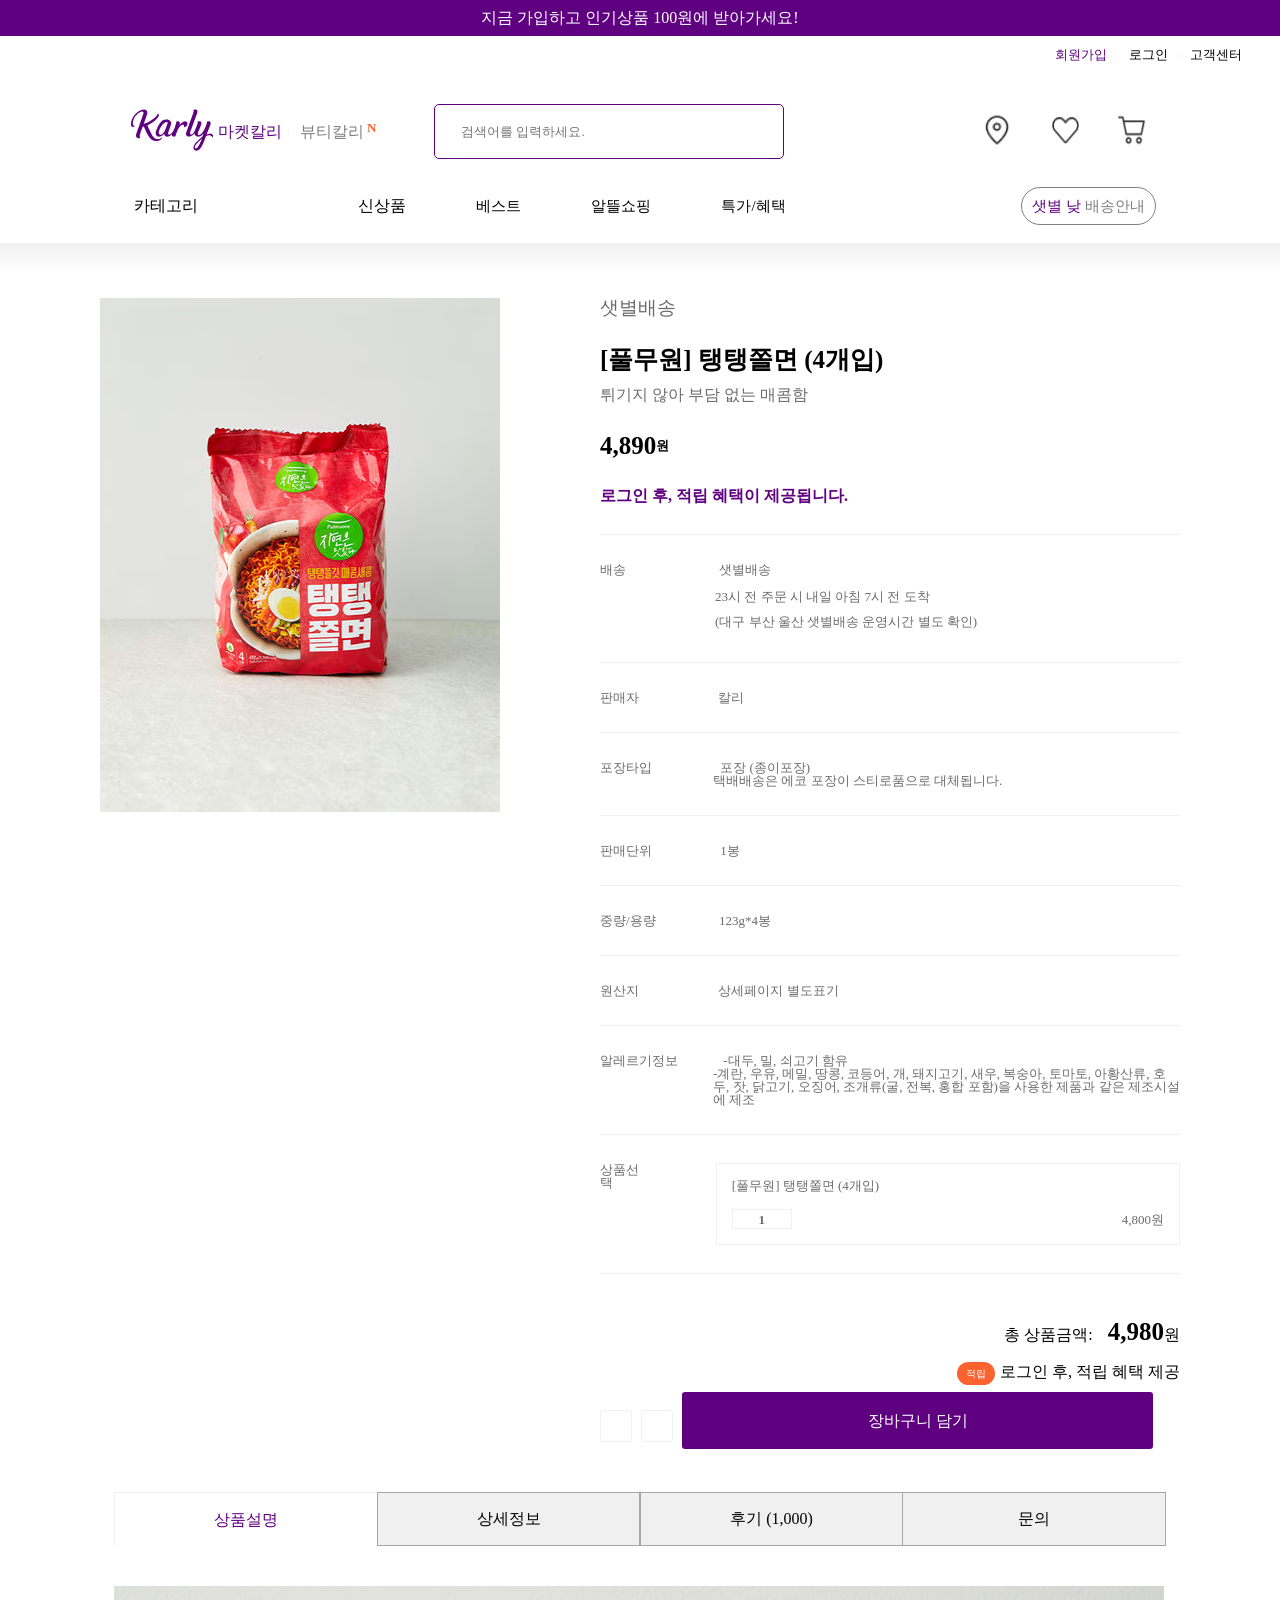
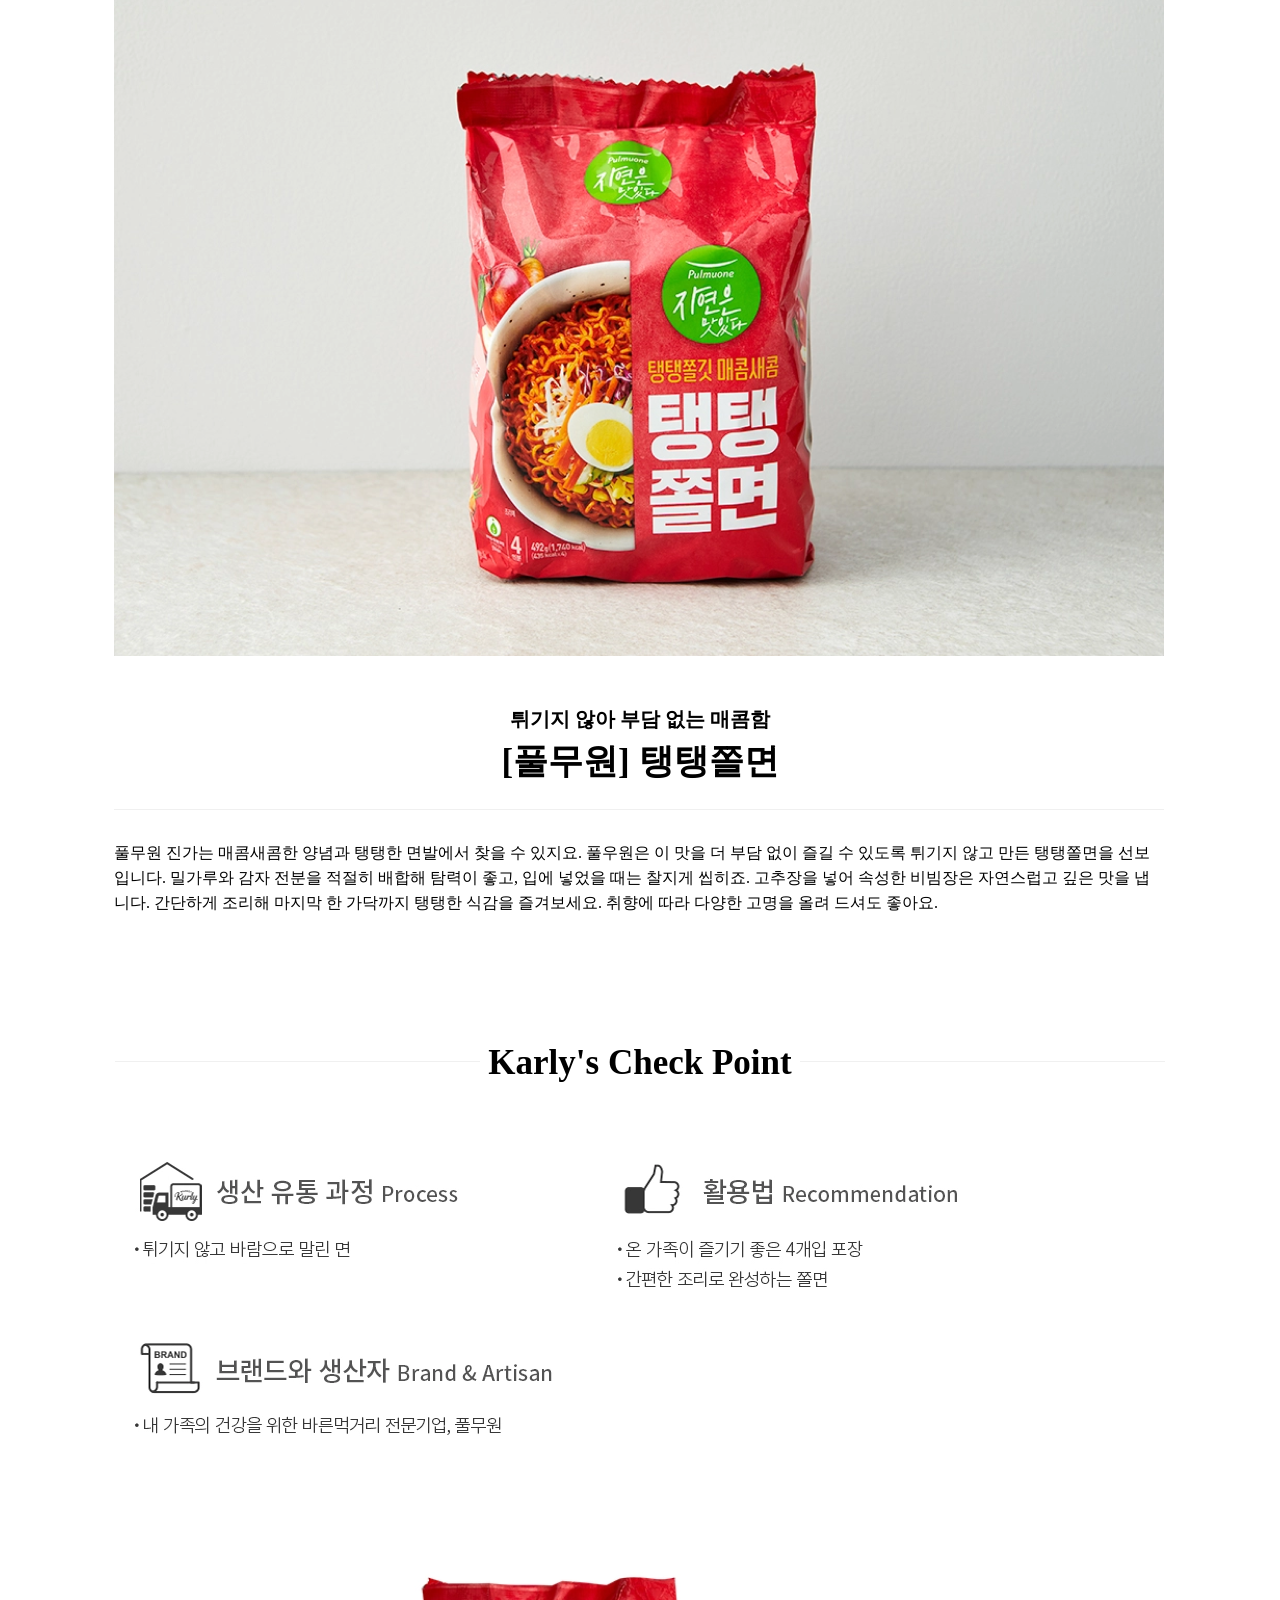
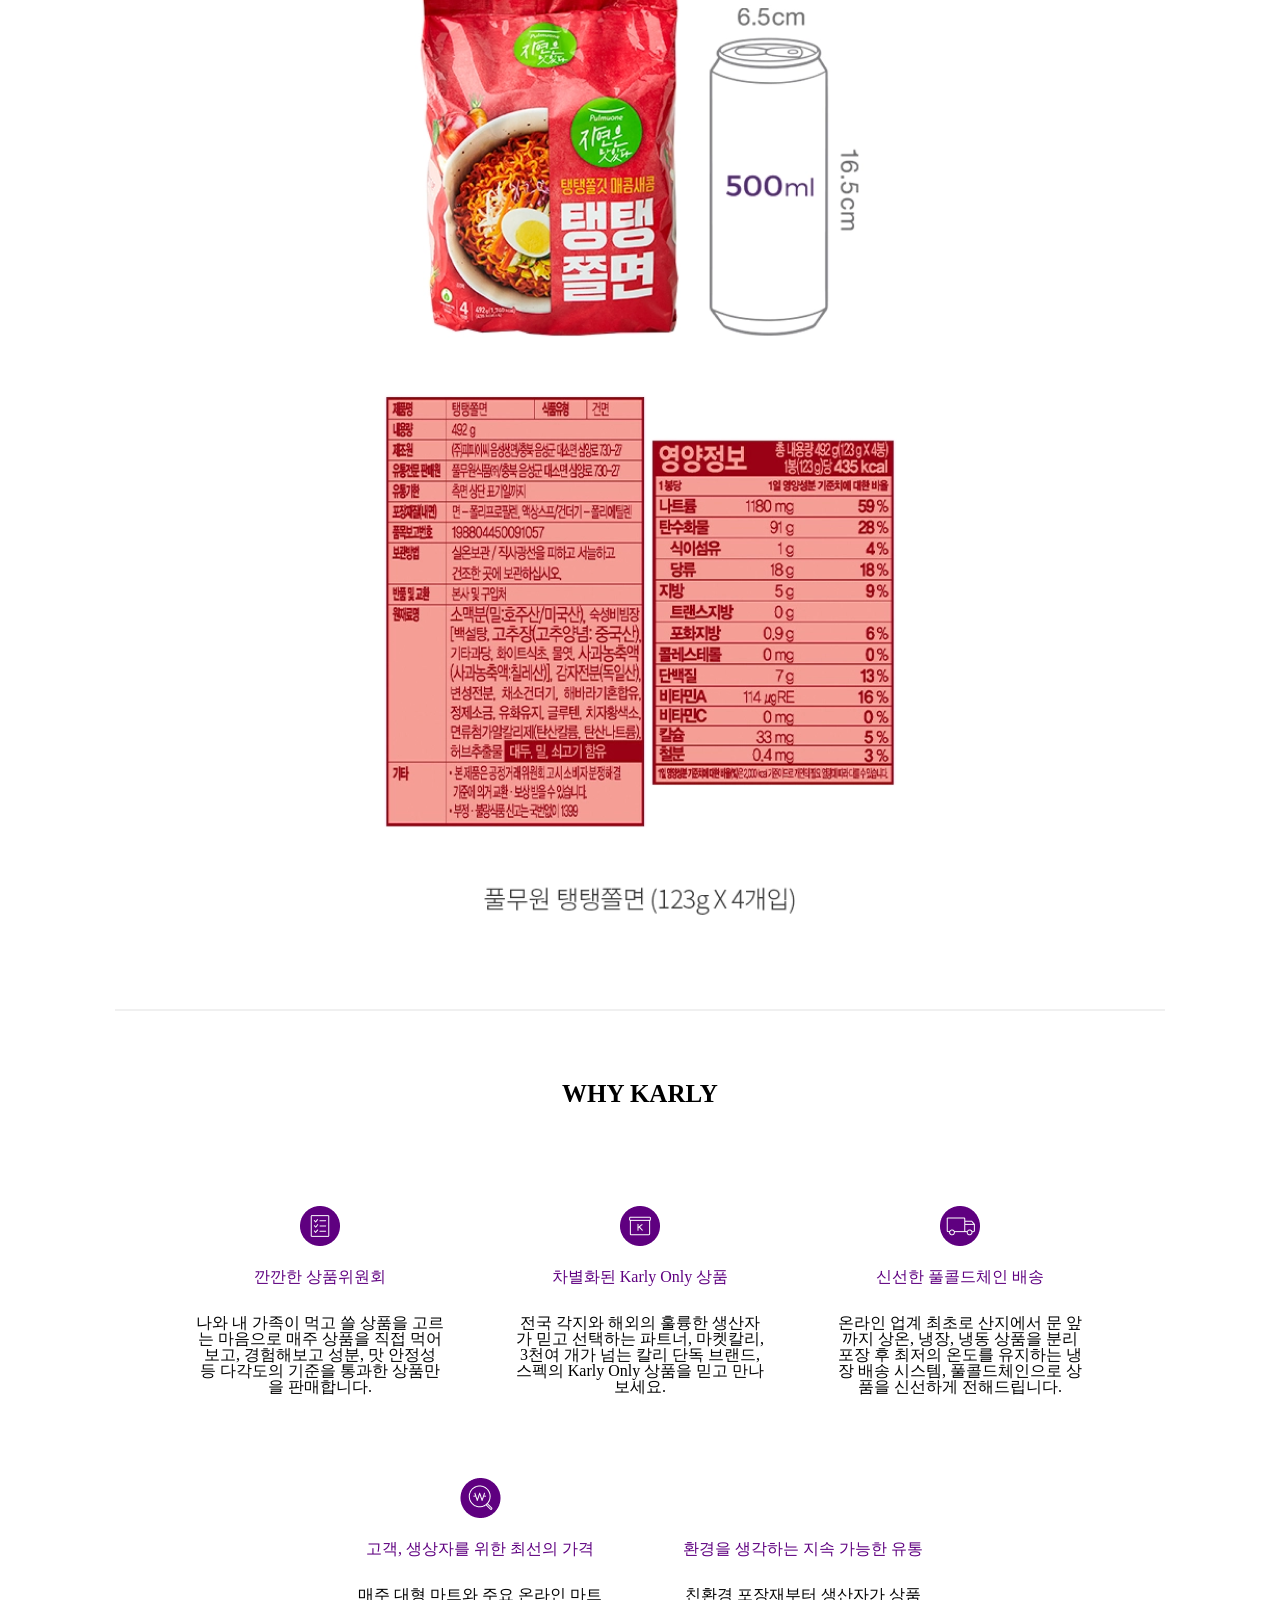
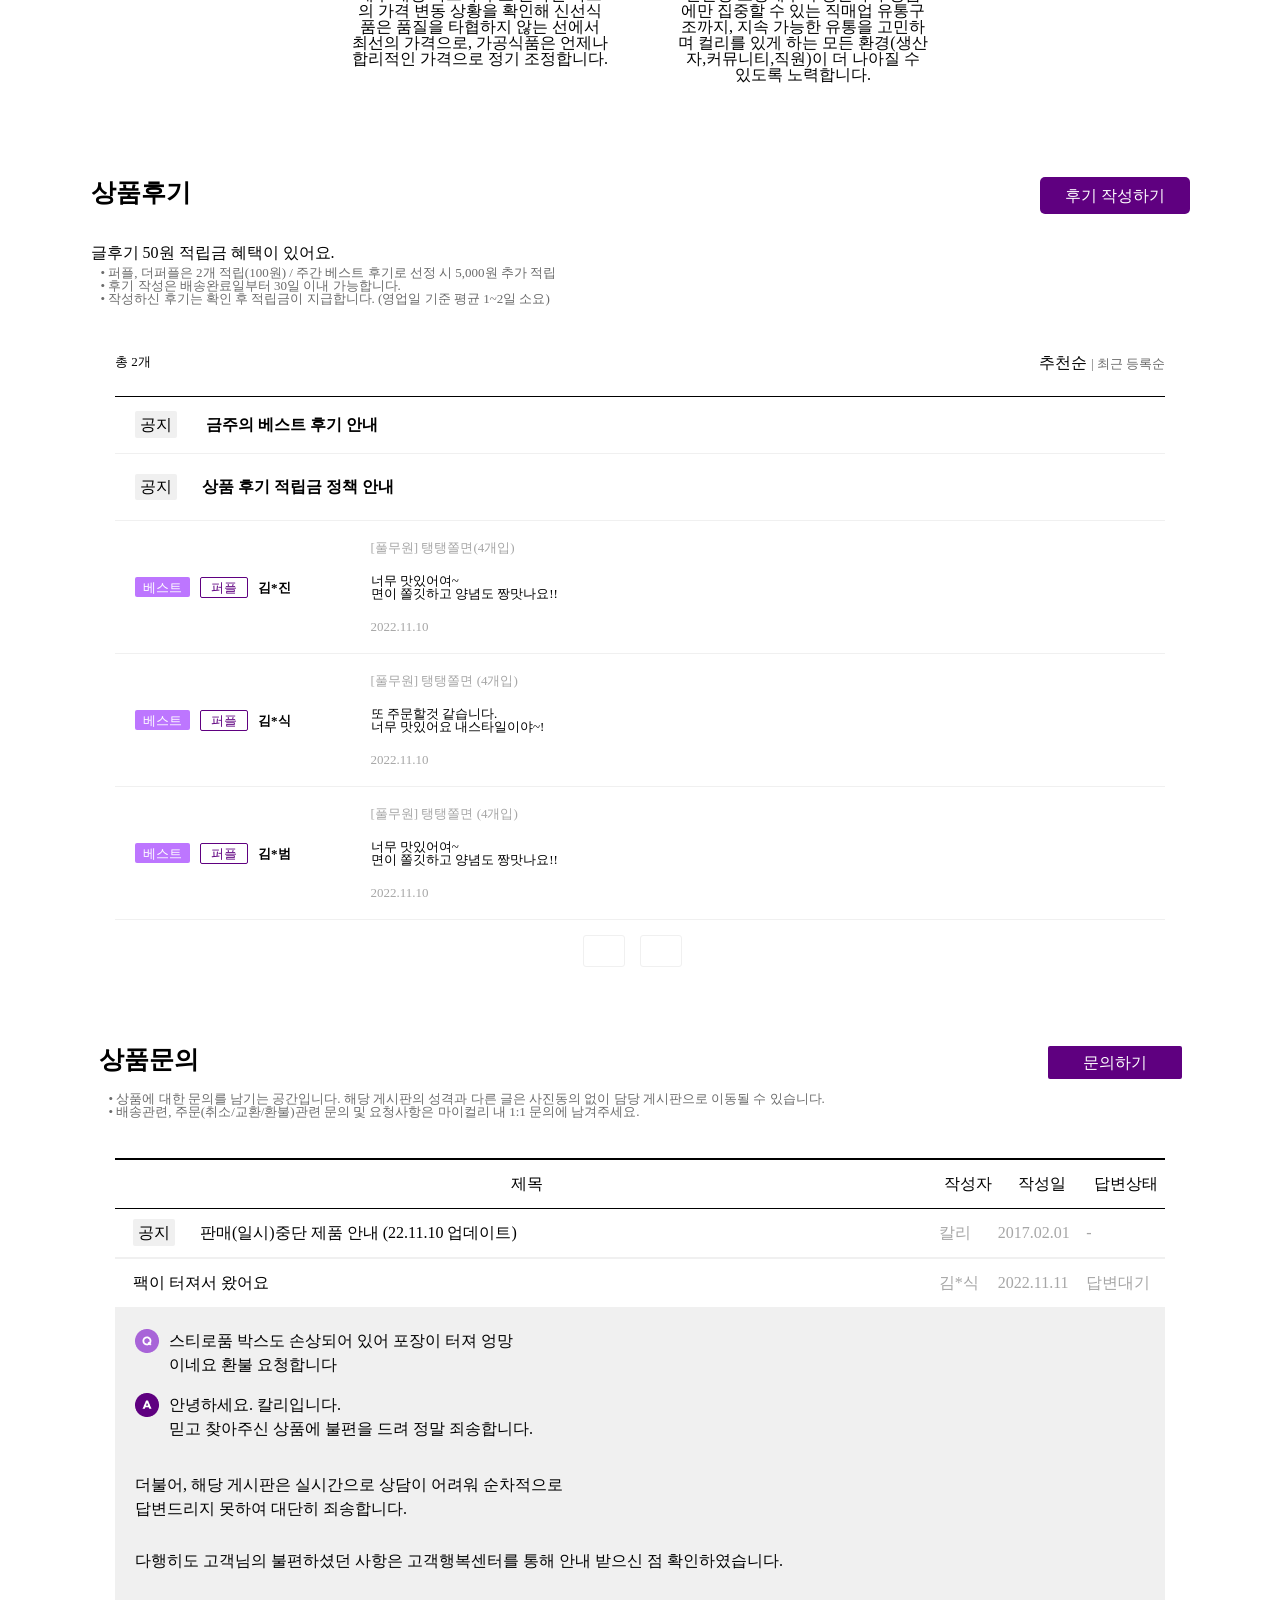
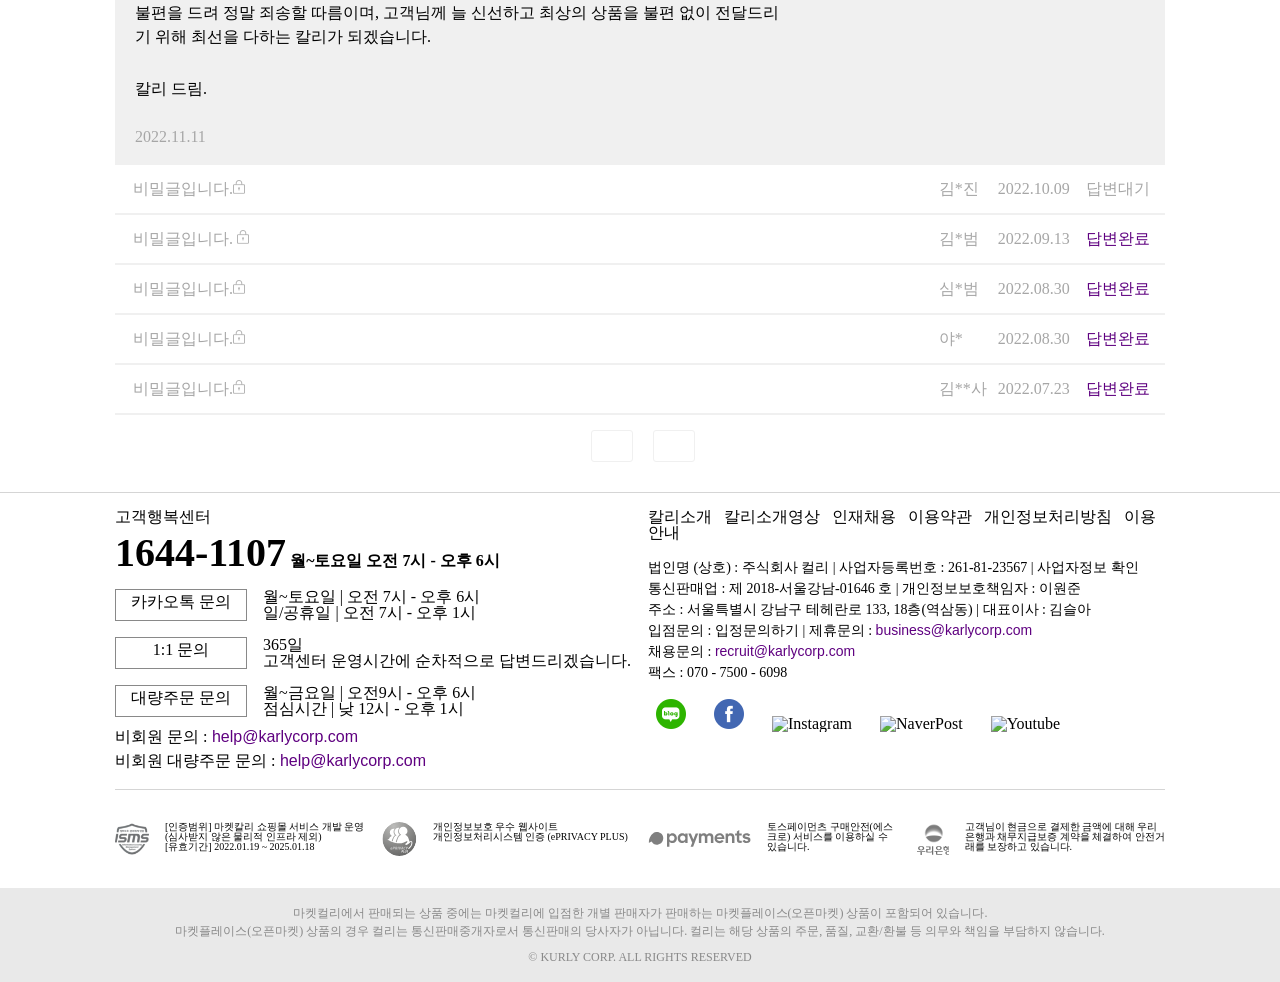
==== src/views/detail.html @ d04a4cea "html/css footer svg에서 png로 변경" ====
<!DOCTYPE html>
<html lang="ko">
  <head>
    <meta charset="UTF-8" />
    <meta http-equiv="X-UA-Compatible" content="IE=edge" />
    <meta name="viewport" content="width=device-width, initial-scale=1.0" />
    <link rel="stylesheet" href="../css/detail.css" />
    <link rel="stylesheet" href="../css/a11y.css" />
    <title>product_detail</title>
    <script
      defer
      src="https://use.fontawesome.com/releases/v6.4.0/js/all.js"
    ></script>
  </head>
  <body>
    <div class="bar">
      <span   
        >지금 가입하고 인기상품 <strong>100원</strong>에
        받아가세요!</span
      >
      <i class="close fa-thin fa-xmark-large"></i>
    </div>
    <header>
      <h1 class="sr-only"><img src="../images/logo.png" alt="칼리" /></h1>
      <ul class="header-guide">
        <li><a class="accent" href="./login.html">회원가입</a><div aria-label="hidden" class="line">|</div></li>
        
        <li><a href="./login_mini.html">로그인</a><div aria-label="hidden" class="line">|</div></li>
        
        <li>
          <button class="service-btn">
            고객센터<i class="dropdown-icon fa-solid fa-caret-down"></i>
          </button>
        </li>
      </ul>
      <div class="header-box">
        <a class="./index.html">
          <img class="header-logo" alt="마켓 컬리" src="../images/logo.png" />
        </a>
        <a class="market accent" href="./main.html">마켓칼리</a>
        <span class="line" aria-label="hidden">|</span>
        <a class="beauty" href="/">뷰티칼리<sup class="sup">N</sup></a>
        <form
          action="https://formspree.io/f/xeqwwbwk"
          method="POST"
          class="search-form"
        >
          
            <h2 class="sr-only">검색</h2>
            <div class="search-form__content">
              <div class="search-form__formInput">
                <label for="search" class="sr-only">검색어</label>
                <input
                  type="search"
                  id="search"
                  name="search"
                  required
                  class="search-form__input"
                  placeholder="검색어를 입력하세요."
                />
                <button type="submit" class="search-form__button">
                  <i class="fa-solid fa-magnifying-glass"></i>
                </button>
              </div>
            </div>
          
        </form>
        <ul class="header-icon">
          <li>
            <a href="/"><img alt="맵" src="../images/mark.png" /></a>
          </li>
          <li>
            <a href="/"><img alt="하트" src="../images/heart.png" /></a>
          </li>
          <li>
            <a href="/"><img alt="카트" src="../images/cart.png" /></a>
          </li>
        </ul>
      </div>
      <nav>
        <div class="dropdown header-menu__category">
          <i class="fa-solid fa-bars"></i><span>카테고리</span>
          <ul class="dropdown-content">
            <li>
              <a href="/" class="cartegory-btn"
                ><img alt="선물" src="../images/gift.png" /><span class="gift">선물하기</span></a
              >
            </li>
            <li>
              <a href="/" class="cartegory-btn"
                ><img alt="채소" src="../images/vegetable.png" /><span class="gift">채소</span></a
              >
            </li>
            <li>
              <a href="/" class="cartegory-btn"
                ><img
                  alt="전통주"
                  src="../images/traditional-liquor.png"
                /><span class="gift">전통주</span></a
              >
            </li>
            <li>
              <a href="/" class="cartegory-btn"
                ><img alt="와인" src="../images/wine.png" /><span class="gift">와인</span></a
              >
            </li>
            <li>
              <a href="/" class="cartegory-btn"
                ><img alt="건강식품" src="../images/health.png" /><span class="gift">건강식품</span></a
              >
            </li>
            <li>
              <a href="/" class="cartegory-btn"
                ><img
                  alt="주방용품"
                  src="../images/kitchen-utensils.png"
                /><span class="gift">주방용품</span></a
              >
            </li>
            <li>
              <a href="/" class="cartegory-btn"
                ><img
                  alt="가전용품"
                  src="../images/household-appliances.png"
                /><span class="gift">가전용품</span></a
              >
            </li>
            <li>
              <a href="/" class="cartegory-btn"
                ><img
                  alt="반려동물"
                  src="../images/companion-animal.png"
                /><span class="gift">반려동물</span></a
              >
            </li>
            <li>
              <a href="/" class="cartegory-btn"
                ><img
                  alt="간편식"
                  src="../images/convenience-food.png"
                /><span class="gift">간편식</span></a
              >
            </li>
            <li>
              <a href="/" class="cartegory-btn"
                ><img alt="여행" src="../images/travel.png" /><span class="gift">여행</span></a
              >
            </li>
          </ul>
        </div>
        <ul class="header-menu">
          <li><a href="/">신상품</a></li>
          <li><a href="./product_list.html">베스트</a></li>
          <li><a href="/">알뜰쇼핑</a></li>
          <li><a href="/">특가/혜택</a></li>
          <li>
            <a class="delivery" href="/"
              ><span class="accent">샛별 낮</span> 배송안내</a
            >
          </li>
        </ul>
      </nav>
    </header>
    <div class="shadow-line"></div>
    <div>
      <div class="introduction__div">
        <img
          class="jjolmyeno1"
          alt="jjolmyeno"
          src="../images/jjolmyeno1.png"
        />
        <div class="order">
          <p class="moring-delivery">샛별배송</p>
          <h2>[풀무원] 탱탱쫄면 (4개입)</h2>
          <p class="spicy">튀기지 않아 부담 없는 매콤함</p>
          <p>4,890<span>원</span></p>
          <p>로그인 후, 적립 혜택이 제공됩니다.</p>

          <div class="shipping">
            <span>배송</span>
            <span>샛별배송</span><br />
            <div class="morning-star">
              <span>23시 전 주문 시 내일 아침 7시 전 도착</span><br />
              <span>(대구 부산 울산 샛별배송 운영시간 별도 확인)</span>
            </div>
          </div>
          <div class="seller">
            <span>판매자</span>
            <span>칼리</span>
          </div>
          <div class="packaging">
            <span>포장타입</span>
            <span>포장 (종이포장)</span><br />
            <span class="packaging-guide"
              >택배배송은 에코 포장이 스티로품으로 대체됩니다.</span
            >
          </div>
          <div class="sale">
            <span>판매단위</span>
            <span>1봉</span>
          </div>
          <div class="weight">
            <span>중량/용량</span>
            <span>123g<sup>*</sup>4봉</span>
          </div>
          <div class="origin">
            <span>원산지</span>
            <span>상세페이지 별도표기</span><br />
          </div>
          <div class="allergy">
            <span>알레르기정보</span>
            <span>-대두, 밀, 쇠고기 함유</span><br />
            <div class="allergy-guide">
              <span
                >-계란, 우유, 메밀, 땅콩, 코등어, 개, 돼지고기, 새우, 복숭아,
                토마토, 아황산류, 호두, 잣, 닭고기, 오징어, 조개류(굴, 전복,
                홍합 포함)을 사용한 제품과 같은 제조시설에 제조</span
              >
            </div>
          </div>
          <div class="count">
            <span class="count-text">상품선택</span>
            <div class="count-box">
              <p>[풀무원] 탱탱쫄면 (4개입)</p>
              <div>
                <div class="count-one">
                  <i class="fa-solid fa-minus"></i><span>1</span
                  ><i class="fa-solid fa-plus"></i>
                </div>
                <span>4,800원</span>
              </div>
            </div>
          </div>
          <div class="all-price">
            <span>총 상품금액:<span>4,980</span>원</span>
            <p><span>적립</span>로그인 후, 적립 혜택 제공</p>
          </div>
          <div class="basket">
            <button><i class="fa-regular fa-heart fa-xl"></i></button>
            <button><i class="fa-regular fa-bell fa-xl"></i></button>
            <input id="basket-btn" type="checkbox" />
            <label for="basket-btn" class="basket-btn">장바구니 담기</label>
            <div class="balloon">
              <img alt="jjolmyeno-mini" src="../images/jjolmyeno1.png" />
              <div>
                <span>[풀무원] 탱탱쫄면 (4개입)</span><br />
                <span>장바구니에 상품을 담았습니다.</span>
              </div>
            </div>
          </div>
        </div>
      </div>
      <div class="board-content">
        <div class="board">
          <ul class="board-menu">
            <li>상품설명</li>
            <li>상세정보</li>
            <li>후기 (1,000)</li>
            <li>문의</li>
          </ul>
          <img alt="jjolmyeno" src="../images/jjolmyeno2.png" />
          <p class="board-phrases">튀기지 않아 부담 없는 매콤함</p>
          <p class="board-pulmuone">[풀무원] 탱탱쫄면</p>
          <div class="board-introduction">
            <p class="board-introduction__p">
              풀무원 진가는 매콤새콤한 양념과 탱탱한 면발에서 찾을 수 있지요.
              풀우원은 이 맛을 더 부담 없이 즐길 수 있도록 튀기지 않고 만든
              탱탱쫄면을 선보입니다. 밀가루와 감자 전분을 적절히 배합해 탐력이
              좋고, 입에 넣었을 때는 찰지게 씹히죠. 고추장을 넣어 속성한
              비빔장은 자연스럽고 깊은 맛을 냅니다. 간단하게 조리해 마지막 한
              가닥까지 탱탱한 식감을 즐겨보세요. 취향에 따라 다양한 고명을 올려
              드셔도 좋아요.
            </p>
          </div>
        </div>
        <div class="point-text">
          <div class="point-line"></div>
          <span>Karly's Check Point</span>
          <div class="point-line"></div>
        </div>
        <img
          class="board-point__img"
          alt="checkPoint"
          src="../images/check-point.png"
        />
        <img alt="jjolmyenoExplanation" src="../images/jjolmyeno3.png" />
        <div class="long-line"></div>
        <div class="why">
          <p class="why-text">WHY KARLY</p>
          <div class="why-firstline why-karly">
            <div>
              <img alt="Committee" src="../images/list.png" />
              <p class="why-firstline__subheading">깐깐한 상품위원회</p>
              <p>
                나와 내 가족이 먹고 쓸 상품을 고르는 마음으로 매주 상품을 직접
                먹어보고, 경험해보고 성분, 맛 안정성 등 다각도의 기준을 통과한
                상품만을 판매합니다.
              </p>
            </div>
            <div>
              <img alt="Differentiation" src="../images/box.png" />
              <p class="why-firstline__subheading">차별화된 Karly Only 상품</p>
              <p>
                전국 각지와 해외의 훌륭한 생산자가 믿고 선택하는 파트너,
                마켓칼리, 3천여 개가 넘는 칼리 단독 브랜드, 스펙의 Karly Only
                상품을 믿고 만나보세요.
              </p>
            </div>
            <div>
              <img alt="delivery" src="../images/truck.png" />
              <p class="why-firstline__subheading">신선한 풀콜드체인 배송</p>
              <p>
                온라인 업계 최초로 산지에서 문 앞까지 상온, 냉장, 냉동 상품을
                분리 포장 후 최저의 온도를 유지하는 냉장 배송 시스템,
                풀콜드체인으로 상품을 신선하게 전해드립니다.
              </p>
            </div>
          </div>
          <div class="why-introduction why-secondline">
            <div>
              <img alt="price" src="../images/glasses.png" />
              <p class="why-firstline__subheading">
                고객, 생상자를 위한 최선의 가격
              </p>
              <p>
                매주 대형 마트와 주요 온라인 마트의 가격 변동 상황을 확인해
                신선식품은 품질을 타협하지 않는 선에서 최선의 가격으로,
                가공식품은 언제나 합리적인 가격으로 정기 조정합니다.
              </p>
            </div>
            <div>
              <p class="why-firstline__subheading">
                환경을 생각하는 지속 가능한 유통
              </p>
              <p>
                친환경 포장재부터 생산자가 상품에만 집중할 수 있는 직매업
                유통구조까지, 지속 가능한 유통을 고민하며 컬리를 있게 하는 모든
                환경(생산자,커뮤니티,직원)이 더 나아질 수 있도록 노력합니다.
              </p>
            </div>
          </div>
          <div class="review">
            <div class="review-write">
                <span class="review-write-text">상품후기</span>
                <input id="review-btn" type="checkbox" />
                <label for="review-btn" class="review-btn">후기 작성하기</label>
              <form class="popup-form">
                <h2>후기 작성</h2>
                <div class="popup-form-information">
                  <img alt="jjolmyeno-mini" src="../images/jjolmyeno1.png" />
                  <span>[풀무원] 탱탱쫄면 (4개입)</span>
                </div>
                <div class="popup-form-input">
                  <div class="popup-title-box">
                    <label for="title-review__label">제목</label>
                    <textarea id="title-review__label" class="popup-title-box__input" placeholder="제목을 입력해 주세요"></textarea>
                  </div>
                  <div class="popup-detail-box">
                    <label for="detail-review__label">내용</label>
                    <textarea id="detail-review__label" class="popup-detail-box__input" placeholder="컬리는 믿을 수 있는 후기문화를 함께 만들어가고자 합니다. 식품 등의 표시광고에 대한 법률을 준수하고자 다음과 같은 부당한 상품평에 대해서는 별도 고지 없이 임시 대처, 비공개 전환, 삭제, 적립금 회수 등의 필요한 조치가 취해 질 수 있습니다. &#10;&#10;후기 작성 시 유의사항&#10;&#10;• 개인의 주관적인 의견으로 인해 상품의 기능 및 효과에 대하여 오해의 소지가 있는 내용 &#10;• 식품/건강기능식품과 관련하여 질병의 예방 및 치료, 체중감량(다이어트)에 효능효과가 있다는 내용&#10;• 일반 화장품을 기능성화장품의 효능효과가 있다는 내용을 통한 오인 표현&#10;• 의약외품을 의약품으로 오인하게 하는 표현&#10;• 생활화학제품을 본래 용도와 다르게 사용하는 내용 및 효능효과를 과장하는 내용"></textarea>
                  </div>
                </div>
                <div class="form-btn__div">
                  <button class="form-btn-cancellation">취소</button>
                  <button class="form-btn-registration">등록</button>
                </div>
              </form>
            </div>
            <div class="accumulate">
              <h3>글후기 50원 적립금 혜택이 있어요.</h3>
              <div class="accumulate__p">
                <p>
                  • 퍼플, 더퍼플은 2개 적립(100원) / 주간 베스트 후기로 선정 시
                  5,000원 추가 적립
                </p>
                <p>• 후기 작성은 배송완료일부터 30일 이내 가능합니다.</p>
                <p>
                  • 작성하신 후기는 확인 후 적립금이 지급합니다. (영업일 기준
                  평균 1~2일 소요)
                </p>
              </div>
            </div>
          </div>
        </div>
        <div class="suggestion">
          <div class="suggestion-quantity">
            <span>총 2개</span>
            <span>추천순 <span>| 최근 등록순</span></span>
          </div>
          <div class="notification-box">
            <span class="notification">공지</span>
            <input id="notification-btn" type="checkbox" />
                <label for="notification-btn" class="emphasis">
                  금주의 베스트 후기 안내
                </label>
            <ul class="emphasis-best">
              <li>[ 금주의 Best 후기 및 상품 후기 적립금 정책 변경 안내 ]</li>
              <li>고객님 안녕하세요. 컬리 입니다. 적립금 지급 정책을 안내드리니 컬리 이용에 참고 부탁드립니다.</li>
              <li>■ 적립금 지급 정책 ■</li>
              <li>1. 일반 후기 - 글 후기 50원/건</li>
              <li>-사진 후기 100원/건</li>
              <li>*퍼플/더퍼플 러버스 고객님께는 더블 후기 적립금이 지급됩니다.</li>
              <li>*지급에 영업일 기준 1~2일 소요됩니다.</li>
              <li>→ 금~일 작성 시, 월요일 지급</li>
              <li>2. 베스트 후기</li>
              <li>1&#41; 선정 건 수 : 일주일 최대 100건</li>
              <li>2&#41; 혜택 : 선정 시 적립금 5,000원</li>
              <li>3&#41; 지급 일시 : 매주 수요일(지급일이 공휴일의 경우 전 영업일)</li>
              <li>*당첨 ID 및 그 주의 Best 후기는 후기 게시판에서 확인하실 수 있습니다.</li>
              <li>3. 상품 후기 게시판(Product review) 적립금 지급 유의 사항</li>
              <li>컬리는 믿을 수 있는 후기문화를 함께 만들어가고자 합니다. 따라서 후기 내용이 아래에 해당하는 경우에는 검토 후 삭제 및 적립금 회수 조치될 수 있습니다.</li>
              <li>1. 욕설, 폭력성, 음란성, 상업성 등 업체나 타인에게 불쾌한 내용을 작성한 경우</li>
              <li>2. 구매한 상품과 무관한 내용이나 동일 문자/단순 초성의 반복 등 부적합한 내용을 작성한 경우</li>
              <li>3. 상품의 기능이나 효과 등에 오해의 소지가 있는 내용을 작성한 경우</li>
              <li>4. 저작권, 초상권 등 타인의 권리를 침해하는 이미지, 동영상을 사용한 경우</li>
              <li>5. 구매한 상품이 아닌 캡쳐 사진, 포장 박스 사진 등 상품과 관련 없는 이미지, 동영상을 사용한 경우</li>
              <li>또한, 비정상적인 방법을 통해 후기를 작성하고 적립금을 취득한 경우 작성자에 법적 책임의 소지가 있음을 알려드립니다.</li>
            </ul>
          </div>
          <p class="review-box">
            <span class="notification">공지</span>
            <span class="emphasis">상품 후기 적립금 정책 안내</span>
          </p>
          <div class="review-box review-board">
            <span
              ><span class="review-best">베스트</span
              ><span class="review-purple">퍼플</span
              ><span class="review-name">김*진</span></span
            >
            <div class="review-text">
              <span class="review-four">[풀무원] 탱탱쫄면(4개입)</span>
              <p>너무 맛있어여~</p>
              <p>면이 쫄깃하고 양념도 짱맛나요!!</p>
              <p class="review-date">2022.11.10</p>
            </div>
          </div>
          <div class="review-box review-board">
            <span
              ><span class="review-best">베스트</span
              ><span class="review-purple">퍼플</span
              ><span class="review-name">김*식</span></span
            >
            <div class="review-text">
              <span class="review-four">[풀무원] 탱탱쫄면 (4개입)</span>
              <p>또 주문할것 같습니다.</p>
              <p>너무 맛있어요 내스타일이야~!</p>
              <p class="review-date">2022.11.10</p>
            </div>
          </div>
          <div class="review-box review-board">
            <span
              ><span class="review-best">베스트</span
              ><span class="review-purple">퍼플</span
              ><span class="review-name">김*범</span></span
            >
            <div class="review-text">
              <span class="review-four">[풀무원] 탱탱쫄면 (4개입)</span>
              <p>너무 맛있어여~</p>
              <p>면이 쫄깃하고 양념도 짱맛나요!!</p>
              <p class="review-date">2022.11.10</p>
            </div>
          </div>
          <div class="review-move">
            <button><i class="fa-solid fa-chevron-left"></i></button>
            <button><i class="fa-solid fa-chevron-right"></i></button>
          </div>
        </div>
        <div class="inquiry">
            <span class="inquiry-text">상품문의</span>
            <input id="inquiry-btn" type="checkbox" />
            <label for="inquiry-btn" class="inquiry-btn">문의하기</label>
            <form class="inquiry-popup-form">
              <h2>상품 문의하기</h2>
              <div class="popup-form-information">
                <img alt="jjolmyeno-mini" src="../images/jjolmyeno1.png" />
                <span>[풀무원] 탱탱쫄면 (4개입)</span>
              </div>
              <div class="popup-form-input">
                <div class="popup-title-box">
                  <label for="title-inquiry__label">제목</label>
                  <textarea id="title-inquiry__label" class="popup-title-box__input" placeholder="제목을 입력해 주세요"></textarea>
                </div>
                <div class="popup-detail-box">
                  <label for="detail-inquiry__label">내용</label>
                  <textarea id="detail-inquiry__label" class="popup-detail-box__input" placeholder="상품문의 작성 전 확인해 주세요&#10;• 답변은 영업일 기준 2~3일 소요됩니다.&#10;• 해당 게시판의 성격과 다른 글은 사전동의 없이 담당 게시판으로 이동될 수 있습니다.&#10;• 배송관련, 주문(취소/교환/환불)관련 문의 및 요청사항은 마이칼리 내 1:1 문의에 남겨주세요.&#10;&#10;제품&#10;• 입고일 : 품절 상품 입고 일이 확정된 경우, 섬네일에 기재되어 있습니다.(종 모양을 클릭하여, 재입고 알림 설정 가능)&#10;• 제품 상세정보 : 영양성분 및 함량, 용량, 보관 및 취급 방법 등 제품 정보는 상세이미지 또는 상세정보에서 확인 가능합니다."></textarea>
                </div>
              </div>
              <div class="form-btn__div">
                <button class="form-btn-cancellation">취소</button>
                <button class="form-btn-registration">등록</button>
              </div>
          </form>
          <div class="inquiry__p">
            <p>
              • 상품에 대한 문의를 남기는 공간입니다. 해당 게시판의 성격과 다른
              글은 사진동의 없이 담당 게시판으로 이동될 수 있습니다.
            </p>
            <p>
              • 배송관련, 주문(취소/교환/환불)관련 문의 및 요청사항은 마이컬리
              내 1:1 문의에 남겨주세요.
            </p>
          </div>
        </div>
        <div class="inquiry__div">
          <table class="inquiry-table">
            <th>제목</th>
            <th>작성자</th>
            <th>작성일</th>
            <th>답변상태</th>
              <tr class="inquiry-tr">
                <td>
                  <div class="inquiry-notification-box">  
                    <span class="notification">공지</span>판매(일시)중단 제품 안내
                    (22.11.10 업데이트)
                  </div>
                </td>
                <td class="inquiry-grey">칼리</td>
                <td class="inquiry-grey">2017.02.01</td>
                <td class="inquiry-grey">-</td>
              </tr>
              <tr class="inquiry-tr">
                  <td>
                    <div class="inquiry-pack-box">
                      팩이 터져서 왔어요
                    </div>
                  </td>
                  <td class="inquiry-grey">김*식</td>
                  <td class="inquiry-grey">2022.11.11</td>
                  <td class="inquiry-grey">답변대기</td>    
              </tr>
              <tr class="answer">
                <td>
                  <div class="answer-qa">
                    <div class="answer-question-box">
                      <img class="answer__img" alt="Q" src="../images/q.png" />
                      <span class="answer-question">
                        스티로품 박스도 손상되어 있어 포장이 터져 엉망이네요
                        환불 요청합니다
                      </span>
                    </div>

                    <br />
                    <div class="answer-greeting-box">
                      <img class="answer__img" alt="A" src="../images/a.png" />
                      <span class="answer-greeting"
                        >안녕하세요. 칼리입니다.<br />
                        믿고 찾아주신 상품에 불편을 드려 정말 죄송합니다.</span
                      >
                    </div>
                    <br />
                    <br />
                    <div class="answer-sorry-box">
                      <span class="answer-sorry">
                        더불어, 해당 게시판은 실시간으로 상담이 어려워
                        순차적으로 답변드리지 못하여 대단히 죄송합니다.
                      </span>
                    </div>
                    <br /><br />
                    <div class="answer-matters-box">
                      <span class="answer-matters"
                        >다행히도 고객님의 불편하셨던 사항은 고객행복센터를 통해
                        안내 받으신 점 확인하였습니다.</span
                      >
                    </div>
                    <br />
                    <br />
                    <div class="answer-inconvenience-box">
                      <span class="answer-inconvenience">
                        불편을 드려 정말 죄송할 따름이며, 고객님께 늘 신선하고
                        최상의 상품을 불편 없이 전달드리기 위해 최선을 다하는
                        칼리가 되겠습니다.
                      </span>
                    </div>
                    <br /><br />
                    <div class="answer-give-box">
                      <span>칼리 드림.</span>
                    </div>
                    <br /><br />
                    <div class="answer-date-box">
                      <span class="inquiry-grey">2022.11.11</span>
                    </div>
                  </div>
                </td>
              </tr>
              <tr class="inquiry-tr">
                <td class="inquiry-grey">
                  <div class="inquiry-secret-box">
                    비밀글입니다.<img alt="lock" src="../images/lock.png" />
                  </div>
                </td>
                <td class="inquiry-grey">김*진</td>
                <td class="inquiry-grey">2022.10.09</td>
                <td class="inquiry-grey">답변대기</td>
              </tr>
              <tr class="inquiry-tr">
                <td class="inquiry-grey">
                  <div class="inquiry-secret-box">
                  비밀글입니다.
                  <img alt="lock" src="../images/lock.png" />
                  </div>
                </td>
                <td class="inquiry-grey">김*범</td>
                <td class="inquiry-grey">2022.09.13</td>
                <td class="inquiry-purple">답변완료</td>
              </tr>
              <tr class="inquiry-tr">
                <td class="inquiry-grey">
                  <div class="inquiry-secret-box">
                    비밀글입니다.<img alt="lock" src="../images/lock.png" />
                  </div>
                </td>
                <td class="inquiry-grey">심*범</td>
                <td class="inquiry-grey">2022.08.30</td>
                <td class="inquiry-purple">답변완료</td>
              </tr>
              <tr class="inquiry-tr">
                <td class="inquiry-grey">
                  <div class="inquiry-secret-box">
                    비밀글입니다.<img alt="lock" src="../images/lock.png" />
                  </div>
                </td>
                <td class="inquiry-grey">야*</td>
                <td class="inquiry-grey">2022.08.30</td>
                <td class="inquiry-purple">답변완료</td>
              </tr>
              <tr class="inquiry-tr inquiry-end">
                <td class="inquiry-grey">
                  <div class="inquiry-secret-box">
                    비밀글입니다.<img alt="lock" src="../images/lock.png" />
                  </div>
                </td>
                <td class="inquiry-grey">김**사</td>
                <td class="inquiry-grey">2022.07.23</td>
                <td class="inquiry-purple">답변완료</td>
              </tr>
            </div>
          </table>
        </div>
        <div class="inquiry-move">
          <button><i class="fa-solid fa-chevron-left"></i></button>
          <button><i class="fa-solid fa-chevron-right"></i></button>
        </div>
    </div>
    <footer>
      <h1 class="a11yHidden"></h1>
      <section class="footer__top">
        <div class="footer__contact">
          <h4>고객행복센터</h4>
          <!-- dt dd 추가 -->
          <dl class="customerService">
            <dt class="contact__number"><a href="tel:1644-1107">1644-1107</a></dt>
            <dd class="contact__hour">월~토요일 오전 7시 - 오후 6시</dd>
          </dl>
          <dl>
            <dt class="contact">카카오톡 문의</dt>
            <dd> 월~토요일 <span aria-hidden="true">|</span> 오전 7시 - 오후 6시 <br />일/공휴일 <span aria-hidden="true">|</span> 오전 7시
              - 오후 1시</dd>
          </dl>
          <dl>
            <dt class="contact">1:1 문의</dt>
            <dd>365일<br />고객센터 운영시간에 순차적으로 답변드리겠습니다.
            </dd>
          </dl>
          <dl>
            <dt class="contact">대량주문 문의</dt>
            <dd>월~금요일 <span aria-hidden="true">|</span> 오전9시 - 오후 6시<br />점심시간 <span aria-hidden="true">|</span> 낮 12시 -
              오후 1시
            </dd>
          </dl>
          <div class="contact__order">
            <div>
              비회원 문의 :<a class="accent" href="mailto:help@karlycorp.com"> help@karlycorp.com</a>
            </div>
            <div>
              비회원 대량주문 문의 :<a class="accent" href="help@karlycorp.com"> help@karlycorp.com</a>
            </div>
          </div>
        </div>
        <div class="footer__info">
          <ul>
            <!-- ul li 추가 -->
            <li><a href="/">칼리소개</a></li>
            <li><a href="/">칼리소개영상</a></li>
            <li><a href="/">인재채용</a></li>
            <li><a href="/">이용약관</a></li>
            <li><a href="/">개인정보처리방침</a></li>
            <li><a href="/">이용안내</a></li>
          </ul>
          <address>
            <div>법인명 (상호) : 주식회사 컬리 <span aria-hidden="true">|</span> 사업자등록번호 : 261-81-23567 <span
                aria-hidden="true">|</span> 사업자정보 확인</div>
            <div>통신판매업 : 제 2018-서울강남-01646 호 <span aria-hidden="true">|</span> 개인정보보호책임자 : 이원준</div>
            <div>주소 : 서울특별시 강남구 테헤란로 133, 18층(역삼동) <span aria-hidden="true">|</span> 대표이사 : 김슬아</div>
            <div>입점문의 : 입정문의하기 <span aria-hidden="true">|</span> 제휴문의 : <a class="accent"
                href="mailto:business@karlycorp.com">business@karlycorp.com</a></div>
            <div>채용문의 : <a class="accent" href="mailto:recruit@karlycorp.com">recruit@karlycorp.com</a></div>
            <div>팩스 : 070 - 7500 - 6098</div>
          </address>
          <ul class="sns">
            <!-- ul li 추가 -->
            <li>
              <a href="/">
                <img src="../images/Blog.png" alt="Blog" />
              </a>
            </li>
            <li>
              <a href="/">
                <img src="../images/FaceBook.png" alt="FaceBook" />
              </a>
            </li>
            <li>
              <a href="/">
                <img src="../images/icon/Instagram.svg" alt="Instagram" />
              </a>
            </li>
            <li>
              <a href="/">
                <img src="../images/icon/NaverPost.svg" alt="NaverPost" />
              </a>
            </li>
            <li>
              <a href="/">
                <img src="../images/icon/Youtube.svg" alt="Youtube" />
              </a>
            </li>
          </ul>
        </div>
    
        <div class="footer__client">
          <div>
            <img src="../images/logo_isms.svg" alt="logo_isms" />
            <span>
              [인증범위] 마켓칼리 쇼핑몰 서비스 개발 운영<br />(심사받지 않은 물리적 인프라 제외)<br />[유효기간] 2022.01.19 ~ 2025.01.18
            </span>
          </div>
          <div>
            <img src="../images/logo_privacy.svg" alt="logo_privacy" />
            <span>
              개인정보보호 우수 웹사이트<br />개인정보처리시스템 인증 (ePRIVACY PLUS)
            </span>
          </div>
          <div>
            <img src="../images/logo_tosspayments.svg" alt="logo_tosspayments" />
            <span>
              토스페이먼츠 구매안전(에스크로) 서비스를 이용하실 수 있습니다.
            </span>
          </div>
          <div>
            <img src="../images/logo_wooriBank.svg" alt="logo_wooriBank" />
            <span>
              고객님이 현금으로 결제한 금액에 대해 우리은행과 채무지급보증 계약을 체결하여 안전거래를 보장하고 있습니다.
            </span>
          </div>
        </div>
      </section>
      <section class="footer__bottom">
        <small>마켓컬리에서 판매되는 상품 중에는 마켓컬리에 입점한 개별 판매자가 판매하는 마켓플레이스(오픈마켓) 상품이 포함되어 있습니다. <br />
          마켓플레이스(오픈마켓) 상품의 경우 컬리는 통신판매중개자로서 통신판매의 당사자가 아닙니다. 컬리는 해당 상품의 주문, 품질, 교환/환불 등 의무와 책임을 부담하지 않습니다.
        </small>
        <small> &copy; KURLY CORP. ALL RIGHTS RESERVED </small>
      </section>
    </footer>
  </body>
</html>
---- src/css/detail.css ----
@import url("../css/header.css");
@import url("../css/footer.css");

.introduction__div {
  width: 100%;
  display: flex;
  justify-content: center;
}

.shadow-line {
  width: 100%;
  height: 30px;
  border-top: 1px solid var(--grey);
  background: linear-gradient(var(--grey), white);
  margin-bottom: 25px;
}

.jjolmyeno1 {
  width: 400;
  height: 514px;
  margin-right: 100px;
}

.order {
  width: 580px;
}

.moring-delivery {
  font-size: 19px;
  color: var(--dark-grey);
  font-weight: 500;
  margin-bottom: 30px;
}

.order p:nth-child(4) {
  display: flex;
  align-items: center;
  font-size: 25px;
  font-weight: 600;
  margin-bottom: 30px;
}

.order p:nth-child(4) span {
  font-size: 13px;
}

.order p:nth-child(5) {
  color: var(--purple);
  font-size: 16px;
  font-weight: 600;
  margin-bottom: 30px;
}

.order h2 {
  font-weight: 800;
  font-size: 25px;
  margin-bottom: 15px;
}

.spicy {
  font-weight: 200;
  color: var(--dark-grey);
  margin-bottom: 30px;
}

.order div:nth-child(1),
.morning-star,
.order div:nth-child(3),
.sale,
.order div:nth-child(6),
.order div:nth-child(7),
.order div:nth-child(8),
.order div:nth-child(9) p {
  color: var(--dark-grey);
}

.sale,
.weight,
.origin,
.allergy,
.count {
  color: var(--dark-grey);
}

.shipping,
.seller,
.packaging,
.sale,
.weight,
.origin,
.allergy,
.count {
  width: 100%;
  font-size: 13px;
  border-top: 1px solid var(--grey);
  padding: 28px 0px 28px 0px;
}

.shipping span:nth-child(1) {
  padding-right: 90px;
}

.morning-star {
  line-height: 25px;
  margin: 8px 0px 0px 115px;
}

.seller span:nth-child(1) {
  padding-right: 76px;
}

.packaging span:nth-child(1) {
  padding-right: 65px;
}

.packaging span:nth-child(2) {
  padding-bottom: 8px;
}

.packaging-guide {
  padding: 0px 0px 0px 113px;
}

.sale span:nth-child(1) {
  padding-right: 65px;
}

.weight span:nth-child(1) {
  padding-right: 60px;
}

.origin span:nth-child(1) {
  padding-right: 76px;
}

.allergy span:nth-child(1) {
  padding-right: 42px;
}

.allergy-guide {
  padding-left: 113px;
}

.count {
  display: flex;
  border-bottom: 1px solid var(--grey);
}

.count-text {
  width: 120px;
  padding-right: 66px;
}

.count-box {
  width: 500px;
  padding: 15px;
  border: 1px solid var(--grey);
}

.count-box div:nth-child(1) {
  width: 60px;
  height: 20px;
  display: flex;
  justify-content: space-around;
  align-items: center;
  padding: 2px;
  border: 1px solid var(--grey);
}

.count-box div:nth-child(2) {
  display: flex;
  justify-content: space-between;
  align-items: center;
  padding-top: 17px;
}

.count-one {
  font-weight: 800;
}

.all-price {
  padding: 45px 0px 30px 0px;
  display: flex;
  flex-direction: column;
  align-items: flex-end;
}

.all-price span:nth-child(1) {
  text-align: end;
  margin-bottom: 20px;
}

.all-price span:nth-child(1) span:nth-child(1) {
  margin-left: 15px;
  font-size: 25px;
  font-weight: bold;
}

.all-price p span:nth-child(1) {
  padding: 6px 9px 6px 9px;
  border-radius: 20px;
  color: white;
  background-color: #fa622f;
  margin-right: 5px;
  font-size: 10px;
}

.basket button:nth-child(1),
.basket button:nth-child(2) {
  padding: 15px;
  border-radius: 3px;
  border: 1px solid var(--grey);
  background-color: white;
  margin-right: 5px;
}

.basket button:nth-child(1) {
  color: var(--purple);
}

.basket button:nth-child(2) {
  color: var(--grey);
}

#basket-btn {
  display: none;
}

#basket-btn:checked ~ .balloon {
  display: block;
}

.basket-btn {
  padding: 20px 185px 20px 186px;
  color: white;
  background-color: var(--purple);
  border: none;
  border-radius: 3px;
}

.balloon {
  position: absolute;
  top:110px;
  right: 550px;
  display: none;
  margin: 50px;
  width:254px;
  height:100px;
  background: var(--grey);
  border-radius: 10px;
 }

 .balloon:after {
  border-top:0px solid transparent;
  border-left: 10px solid transparent;
  border-right: 10px solid transparent;
  border-bottom: 10px solid var(--grey);
  content:"";
  position:absolute;
  top:-10px;
  left:200px;
 }

 .balloon img {
  float: left;
  width: 52px;
  height: 70px;
  margin: 15px 30px 0px 30px;
 }

 .balloon div {
  line-height: 30px;
  padding: 18px 0px 0px 0px;
 }

 .balloon span {
  font-size: 10px;
 }

.board-content {
  display: flex;
  flex-direction: column;
  align-items: center;
  margin-top: 50px;
}
.board-menu {
  display: flex;
  margin-bottom: 40px;
}

.board-menu li:nth-child(1),
.board-menu li:nth-child(2),
.board-menu li:nth-child(3),
.board-menu li:nth-child(4) {
  width: 263px;
  height: 54px;
  display: flex;
  justify-content: center;
  align-items: center;
}

.board-menu li:nth-child(1) {
  color: var(--purple);
  border: 1px solid var(--grey);
  border-bottom: none;
  border-right: none;
}

.board-menu li:nth-child(2),
.board-menu li:nth-child(3) {
  border: 1px solid var(--middle-grey);
  background-color: var(--grey);
}

.board-menu li:nth-child(4) {
  border: 1px solid var(--middle-grey);
  background-color: var(--grey);
  border-left: none;
}

.board img:nth-child(1) {
  width: 1050px;
  height: 670px;
}

.board-phrases {
  margin-top: 50px;
  font-weight: 600;
  font-size: 20px;
  text-align: center;
  margin-bottom: 15px;
}

.board-pulmuone {
  font-size: 35px;
  font-weight: 700;
  text-align: center;
  margin-bottom: 30px;
}

.board-introduction {
  width: 1050px;
  border-top: 1px solid var(--grey);
  margin-bottom: 130px;
}

.board-introduction__p {
  margin-top: 30px;
  line-height: 25px;
}

.point-line {
  width: 365px;
  display: inline-block;
  padding: 6px 0px 6px 0px;
  border-top: 1px solid var(--grey);
}

.point-text {
  font-size: 35px;
  font-weight: 800;
}

.board-point__img {
  margin: 80px 0px 100px 0px;
}

.long-line {
  width: 1050px;
  border: 1px solid var(--grey);
  margin-bottom: 70px;
}

.why-karly  {
  display: flex;
  justify-content: center;
}

.why-text {
  font-size: 25px;
  font-weight: 800;
  text-align: center;
  margin-bottom: 100px;
}

.why-firstline {
  display: flex;
}

.why-firstline div:nth-child(1) {
  width: 250px;
  height: 272px;
  text-align: center;
  margin-right: 70px;
}

.why-firstline div:nth-child(1) img {
  margin-bottom: 20px;
}

.why-firstline div:nth-child(1) p:nth-child(1) {
  color: var(--purple);
}

.why-firstline div:nth-child(2) {
  width: 250px;
  height: 272px;
  text-align: center;
  margin-right: 70px;
}

.why-firstline div:nth-child(2) img {
  margin-bottom: 20px;
}

.why-firstline div:nth-child(3) {
  width: 250px;
  height: 272px;
  text-align: center;
}

.why-firstline div:nth-child(3) img {
  margin-bottom: 20px;
}

.why-firstline__subheading {
  color: var(--purple);
  margin-bottom: 30px;
}

.why-introduction {
  display: flex;
  justify-content: center;
}

.why-secondline {
  display: flex;
  margin-bottom: 30px;
}

.why-secondline div:nth-child(1) {
  width: 256px;
  height: 272px;
  text-align: center;
  margin-right: 70px;
}

.why-secondline div:nth-child(1) img {
  margin-bottom: 20px;
}

.why-secondline div:nth-child(2) {
  padding-top: 63px;
  width: 250px;
  height: 272px;
  text-align: center;
}

.review {
  margin-bottom: 50px;
}

.review-write {
  margin-bottom: 40px;
}

.review-write-text {
  font-size: 25px;
  font-weight: 600;
  margin-right: 845px;
}

#review-btn {
  display: none;
}

#review-btn:checked ~ .popup-form {
  display: block;
}

.review-btn {
  width: 130px;
  height: 34px;
  padding: 10px 25px 10px 25px;
  color: white;
  background-color: var(--purple);
  border: none;
  border-radius: 5px;
}

.popup-form {
  display: none;
  width: 100%;
  height: auto;
  padding: 30px 20px 30px 20px;
  border-radius: 10px;
}

.popup-form h2 {
  font-size: 25px;
  font-weight: 700;
  margin-bottom: 20px;
}
.popup-form-information {
  display: flex;
  align-items: center;
  padding: 10px 0px 10px 0px;
  border-top: 1px solid var(--grey);
  border-bottom: 1px solid var(--grey);
}

.popup-form-information img {
  width: 72px;
  height: 90px;
  margin-right: 20px;
}

.popup-form-information span {
  font-weight: 600;
}

.popup-form-input {
  padding: 10px 0px 50px 0px;
  border-bottom: 1px solid var(--grey);
}

.popup-form-input label {
  margin-right: 35px;
}

.popup-title-box {
  display: flex;
  align-items: center;
  margin-bottom: 10px;
}

.popup-title-box label {
  font-weight: 600;
}

.popup-title-box__input {
  width: 900px;
  height: 40px;
  border: 1px solid var(--grey);
  border-radius: 5px;
  padding: 15px 0px 0px 20px;
}

.popup-detail-box {
  display: flex;
  align-items: center;
}

.popup-detail-box label {
  font-weight: 600;
}

.popup-detail-box__input {
  width: 900px;
  height: 220px;
  border: 1px solid var(--grey);
  border-radius: 5px;
  padding: 15px 0px 0px 20px;
}

.popup-detail-box__input::placeholder {
  width: 755px;
  line-height: 20px;
}

.form-btn__div {
  display: flex;
  justify-content: center;
  padding: 20px 0px 0px 0px;
}

.form-btn-cancellation,
.form-btn-registration {
  width: 186px;
  height: 54px;
  color: black;
  border: 1px solid var(--grey);
  border-radius: 5px;
}

.form-btn-cancellation {
  background-color: white;
  margin-right: 10px;
}

.form-btn-registration {
  background-color: var(--middle-grey);
}

.accumulate h3 {
  font-weight: 500;
  margin-bottom: 5px;
}

.accumulate__p p:nth-child(1),
.accumulate__p p:nth-child(2),
.accumulate__p p:nth-child(3) {
  font-size: 13px;
}

.accumulate__p {
  color: var(--dark-grey);
  margin-left: 10px;
}

.suggestion-quantity {
  width: 1050px;
  padding: 0px 0px 25px 0px;
  display: flex;
  justify-content: space-between;
  border-bottom: 1px solid black;
}

.suggestion-quantity span:nth-child(1) {
  font-size: 13px;
}

.suggestion-quantity span:nth-child(2) span {
  color: var(--dark-grey);
}

.review-box {
  width: 1050px;
  display: flex;
  align-items: center;
  padding: 20px 0px 20px 20px;
  border-bottom: 1px solid var(--grey);
}

.review-board {
  font-size: 13px;
}

.notification-box {
  width: 1050px;
  padding: 20px 0px 20px 20px;
  border-bottom: 1px solid var(--grey);
}

#notification-btn {
  display: none;
}

#notification-btn:checked ~ .emphasis-best {
  display: block;
}
 
.emphasis-best {
  display: none;
  list-style: none;
  padding: 15px 0px 15px 15px;
  line-height: 25px;
}
.emphasis {
  font-weight: 600;
}

.notification {
  padding: 5px;
  background-color: var(--grey);
  margin-right: 25px;
  border-radius: 2px;
}

.review-best {
  padding: 3px 8px 2px 8px;
  color: white;
  background-color: var(--violet);
  border-radius: 2px;
  margin-right: 10px;
}

.review-purple {
  padding: 2px 10px 2px 10px;
  color: var(--purple);
  border: 1px solid var(--purple);
  border-radius: 2px;
  margin-right: 10px;
}

.review-name {
  font-weight: 600;
  margin-right: 80px;
}

.review-four {
  color: var(--middle-grey);
  margin-bottom: 20px;
}

.review-text {
  display: flex;
  flex-direction: column;
  align-items: flex-start;
}

.review-text p:nth-child(3) {
  margin-bottom: 20px;
}

.review-date {
  color: var(--middle-grey);
}

.review-move {
  display: flex;
  justify-content: center;
  margin: 15px 0px 80px 0px;
}

.review-move button:nth-child(1),
.review-move button:nth-child(2) {
  padding: 15px 20px 15px 20px;
  border-radius: 3px;
  border: 1px solid var(--grey);
  background-color: white;
  margin-right: 15px;
}

.review-move button:nth-child(1) {
  color: var(--grey);
}

.inquiry__div {
  background-color: var(--grey);
}

.inquiry-table th,
.inquiry-tr {
  background-color: white;
}

.inquiry-notification-box {
  margin: 0px 0px 0px 18px;
}

.inquiry-pack-box {
  margin: 0px 0px 0px 18px;
}

.inquiry-secret-box {
  margin: 0px 0px 0px 18px;
}

.inquiry-text {
  font-size: 25px;
  font-weight: 600;
  margin-right: 845px;
}

#inquiry-btn {
  display: none;
}

#inquiry-btn:checked ~ .inquiry-popup-form {
  display: block;
}

.inquiry-popup-form {
  display: none;
  width: 100%;
  height: auto;
  padding: 30px 20px 30px 20px;
  border-radius: 10px;
}

.inquiry-popup-form h2 {
  font-size: 25px;
  font-weight: 700;
  margin-bottom: 20px;
}

.inquiry-btn {
  color: white;
  padding: 8px 35px;
  background-color: var(--purple);
  border: none;
  border-radius: 2px;
}

.inquiry__p {
  font-size: 13px;
  color: var(--dark-grey);
  margin: 20px 0px 40px 10px;
}

.inquiry-grey {
  color: var(--middle-grey);
}

.inquiry-purple {
  color: var(--purple);
}

.inquiry-table {
  width: 1050px;
  border-top: 2px solid black;
}

.inquiry-table th {
  line-height: 3rem;
  border-bottom: 1px solid black;
}

.inquiry-tr {
  line-height: 3rem;
  border-bottom: 2px solid var(--grey);
}

.answer-qa {
 padding: 20px 0px 20px 20px; 
}

.answer__img {
  width: 24px;
  height: 24px;
  margin: 0px 10px 0px 0px;
}

.q-box {
  padding: 10px 20px 10px 0px;
  display: flex;
}

.answer-question-box {
  width: 380px;
  display: flex;
}

.answer-question {
  line-height: 1.5rem;
}

.answer-greeting-box {
  display: flex;
}

.answer-greeting {
  line-height: 1.5rem;
}

.answer-sorry-box {
  width: 430px;
  display: flex;
}
.answer-sorry {
  line-height: 1.5rem;
}

.answer-matters-box {
  display: flex;
}

.answer-inconvenience-box {
  width: 650px;
  display: flex;
}

.answer-inconvenience {
  line-height: 1.5rem;
}

.answr-span {
  display: flex;
  align-items: center;
}

.inquiry-move {
  display: flex;
  justify-content: center;
  margin: 15px 0px 0px 0px;
}

.inquiry-move button {
  padding: 15px 20px 15px 20px;
  border-radius: 3px;
  border: 1px solid var(--grey);
  background-color: white;
  margin: 0px 0px 30px 5px;
}


.inquiry-move button:nth-child(1) {
  color: var(--grey);
  margin-right: 15px;
}
---- src/css/a11y.css ----
.a11yHidden,
legend {
  overflow: hidden;
  position: absolute !important;
  clip: rect(0, 0, 0, 0);
  clip-path: inset(50%);
  width: 1px;
  height: 1px;
  margin: -1px;
}
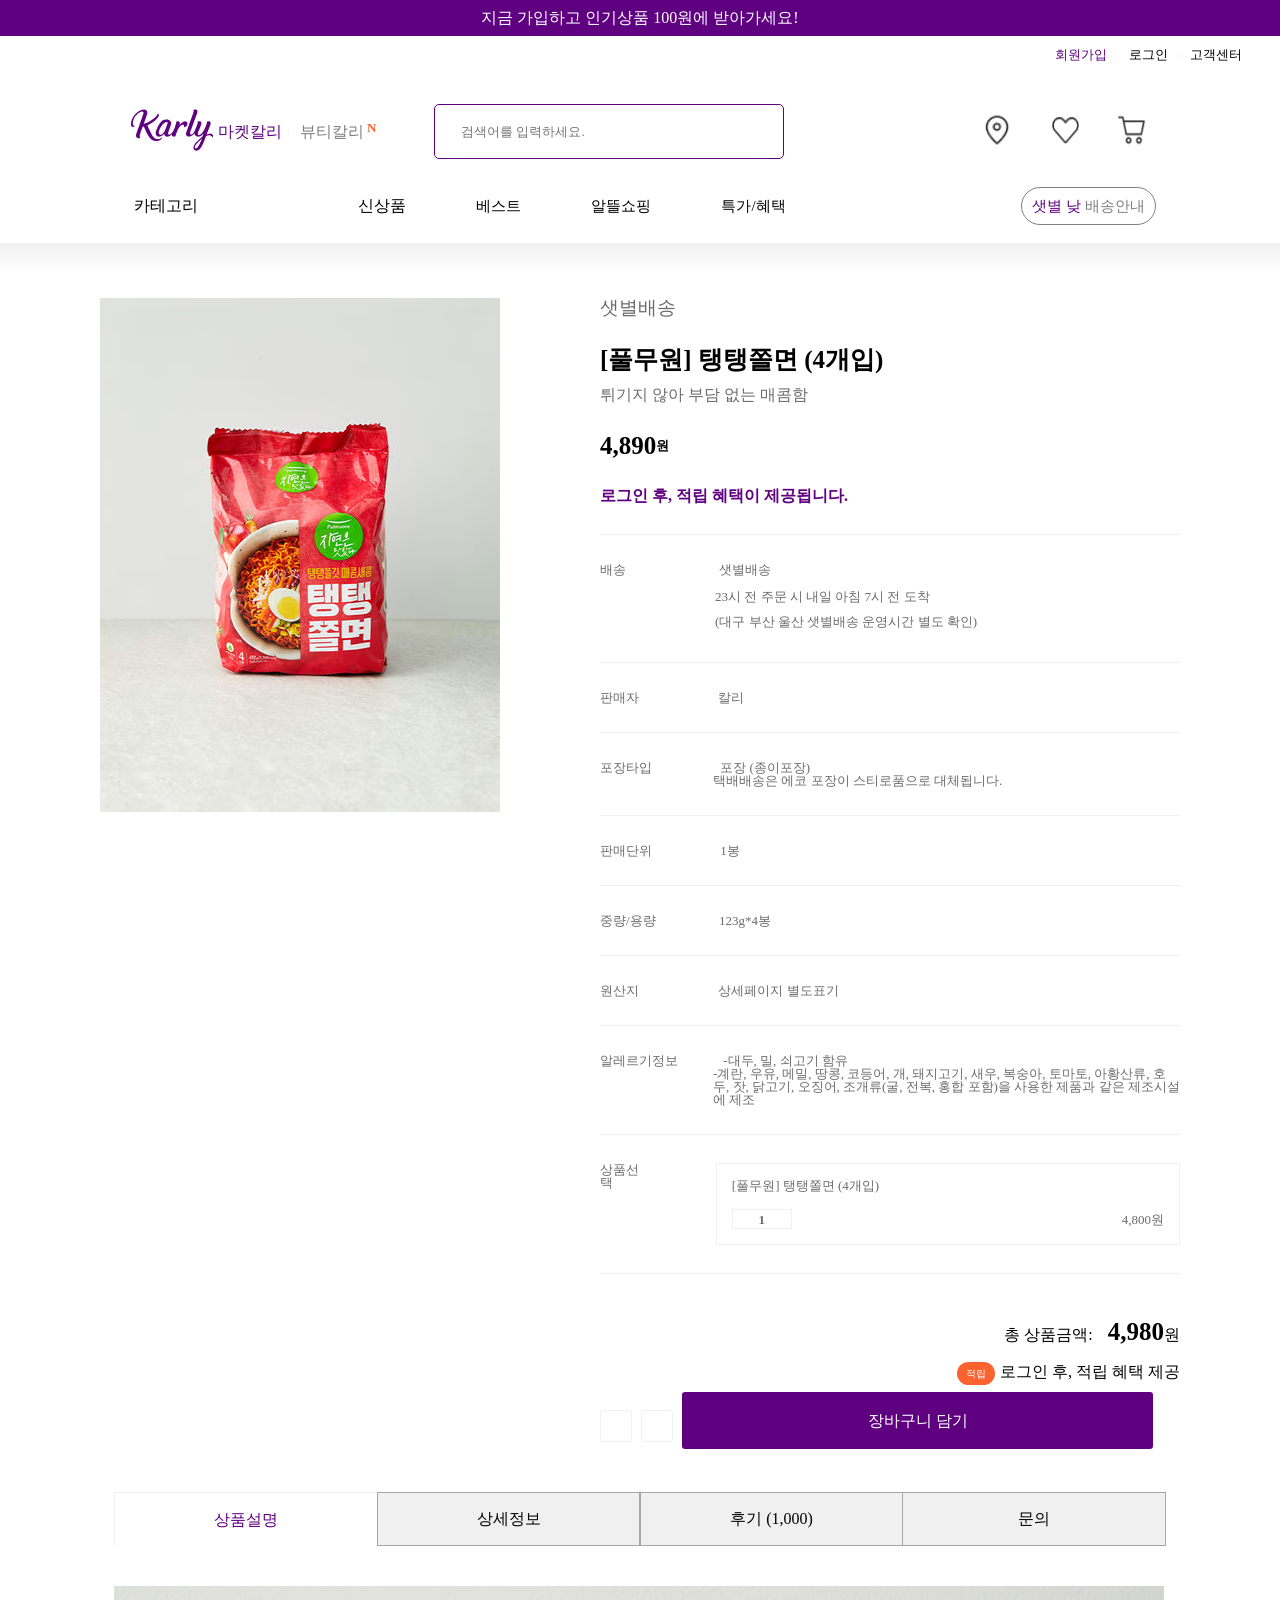
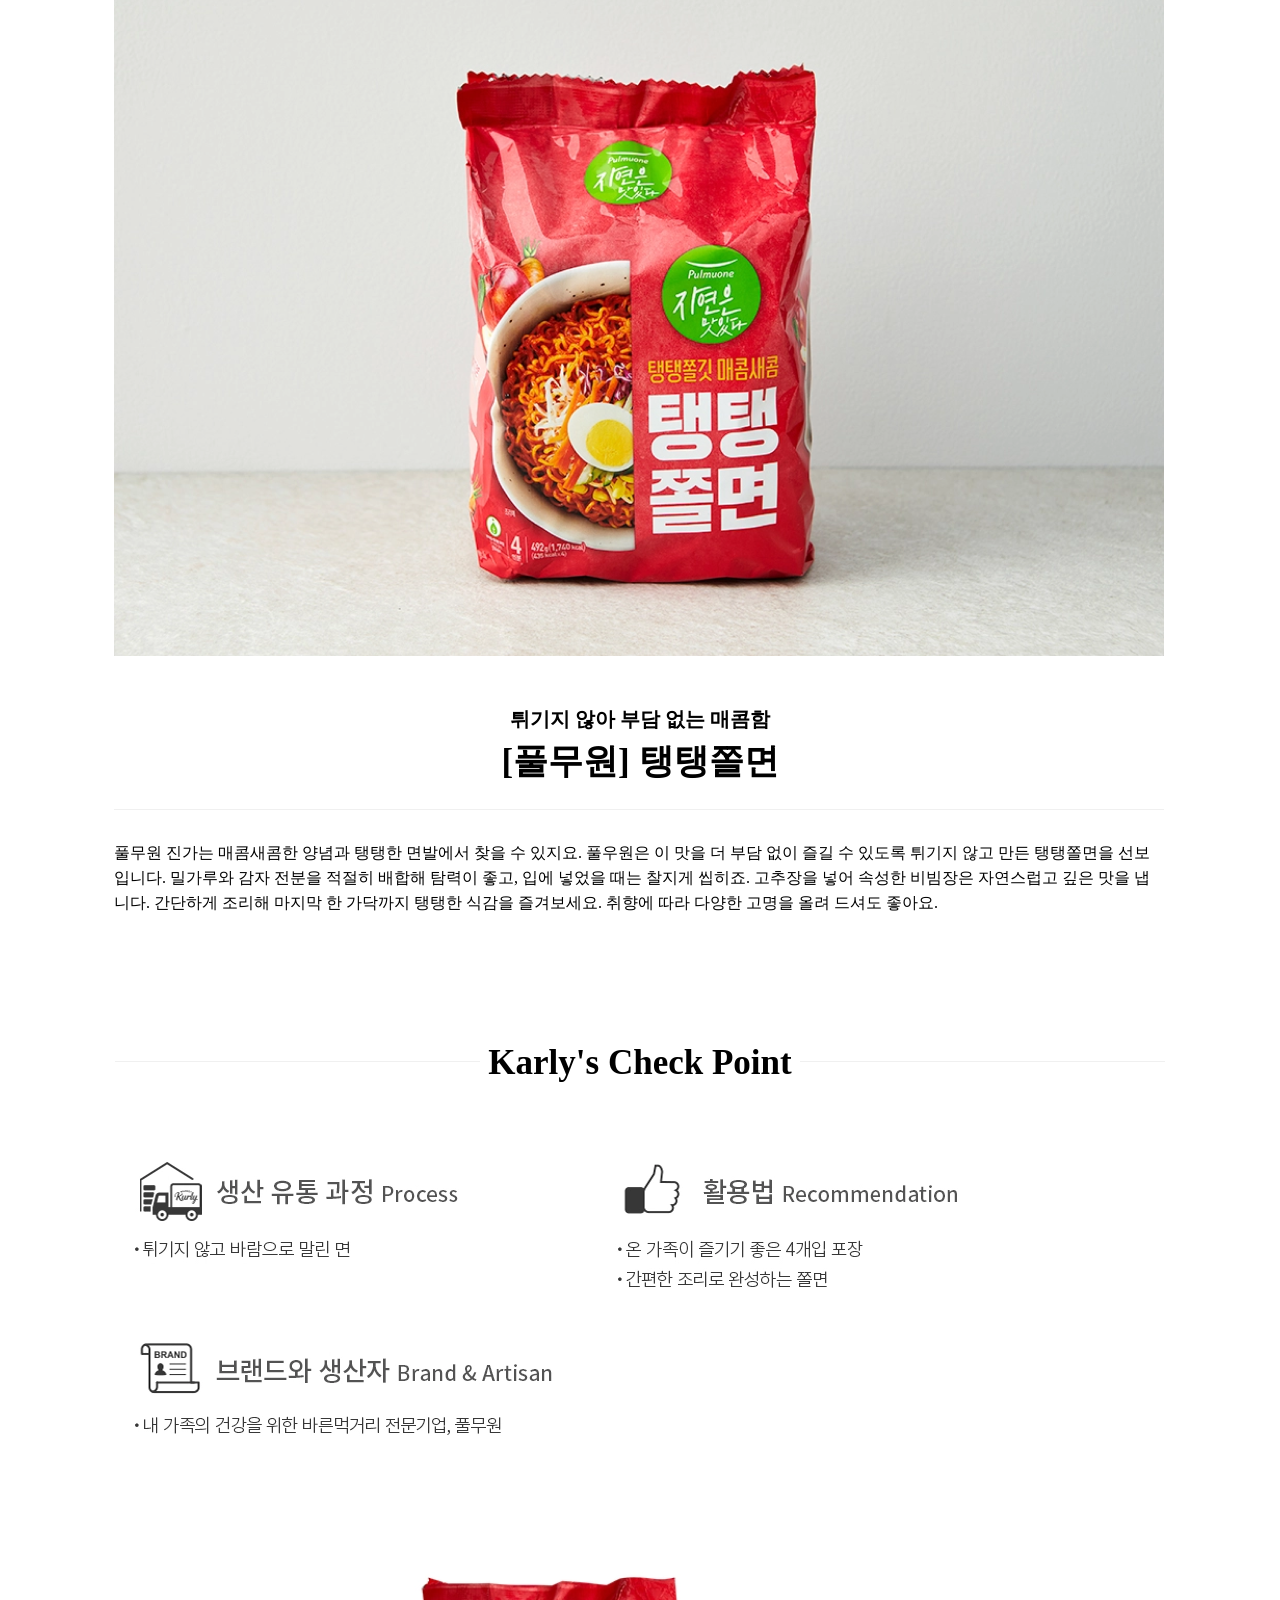
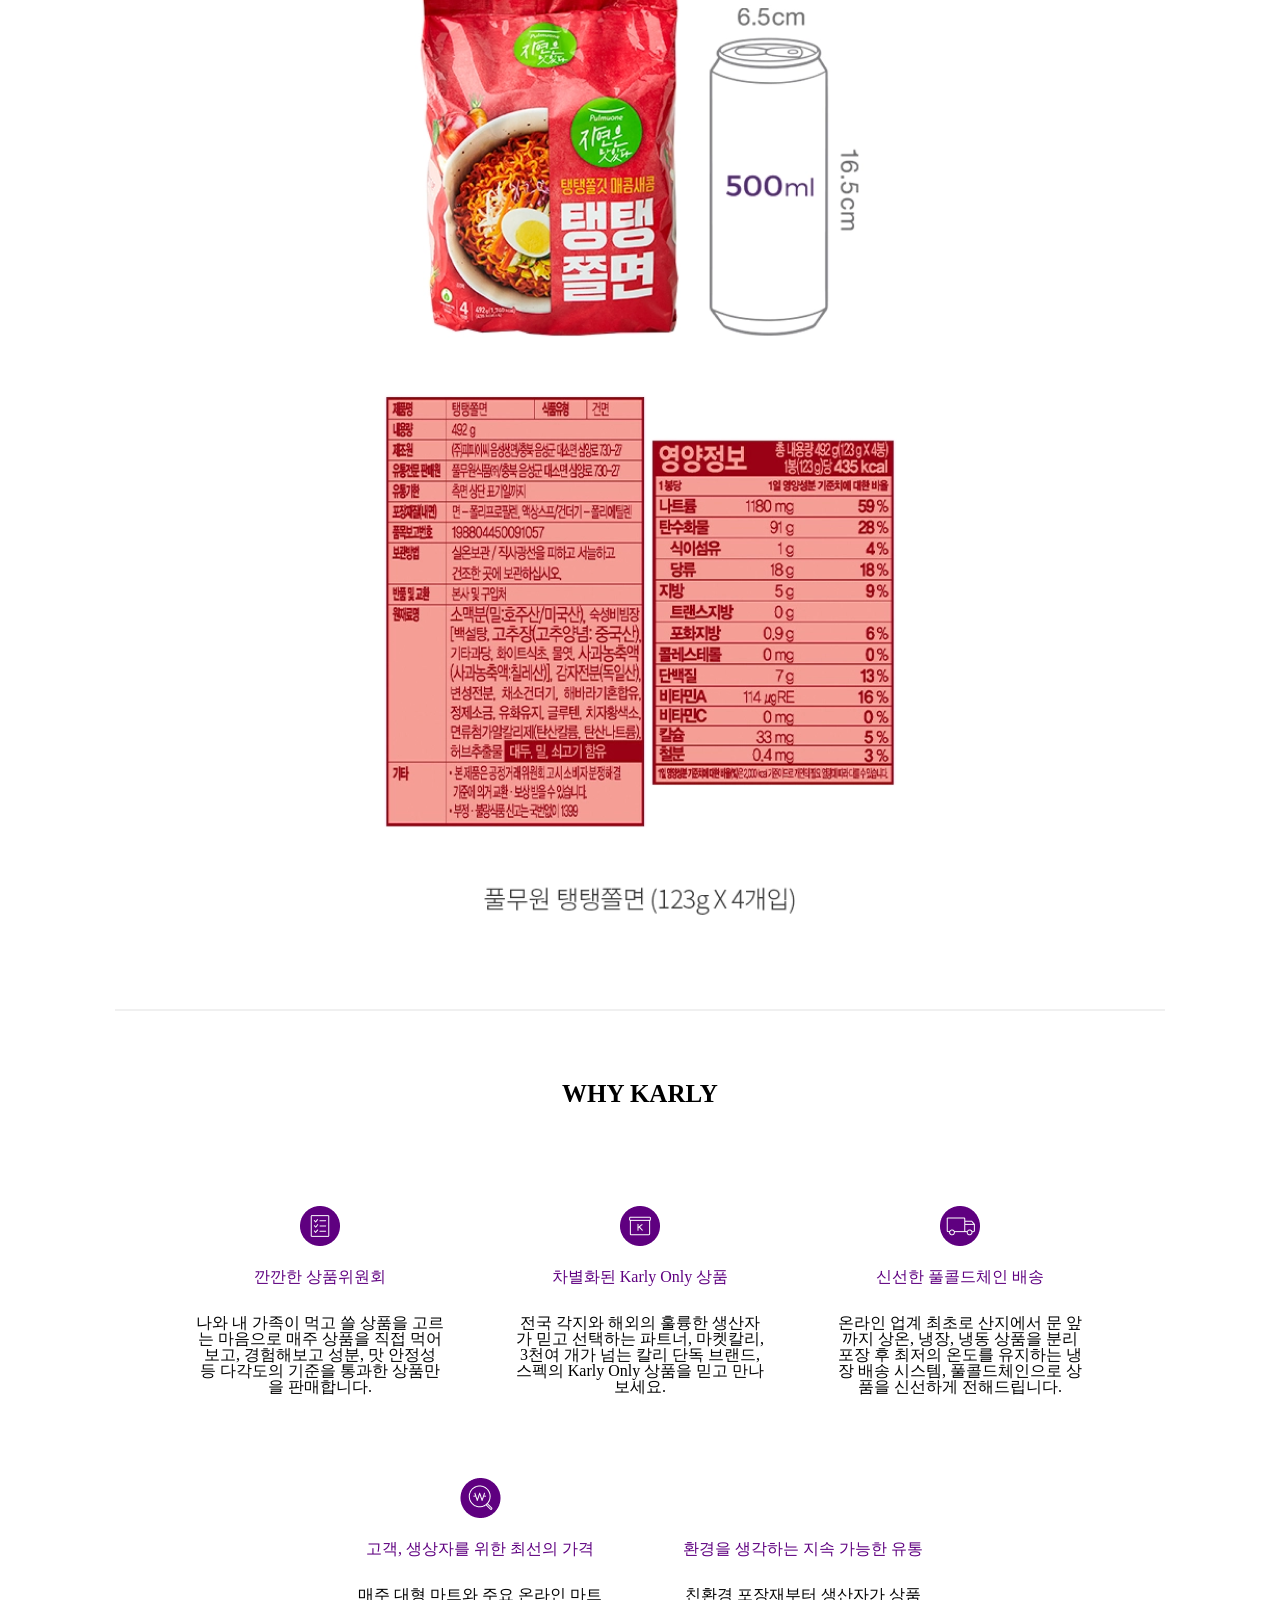
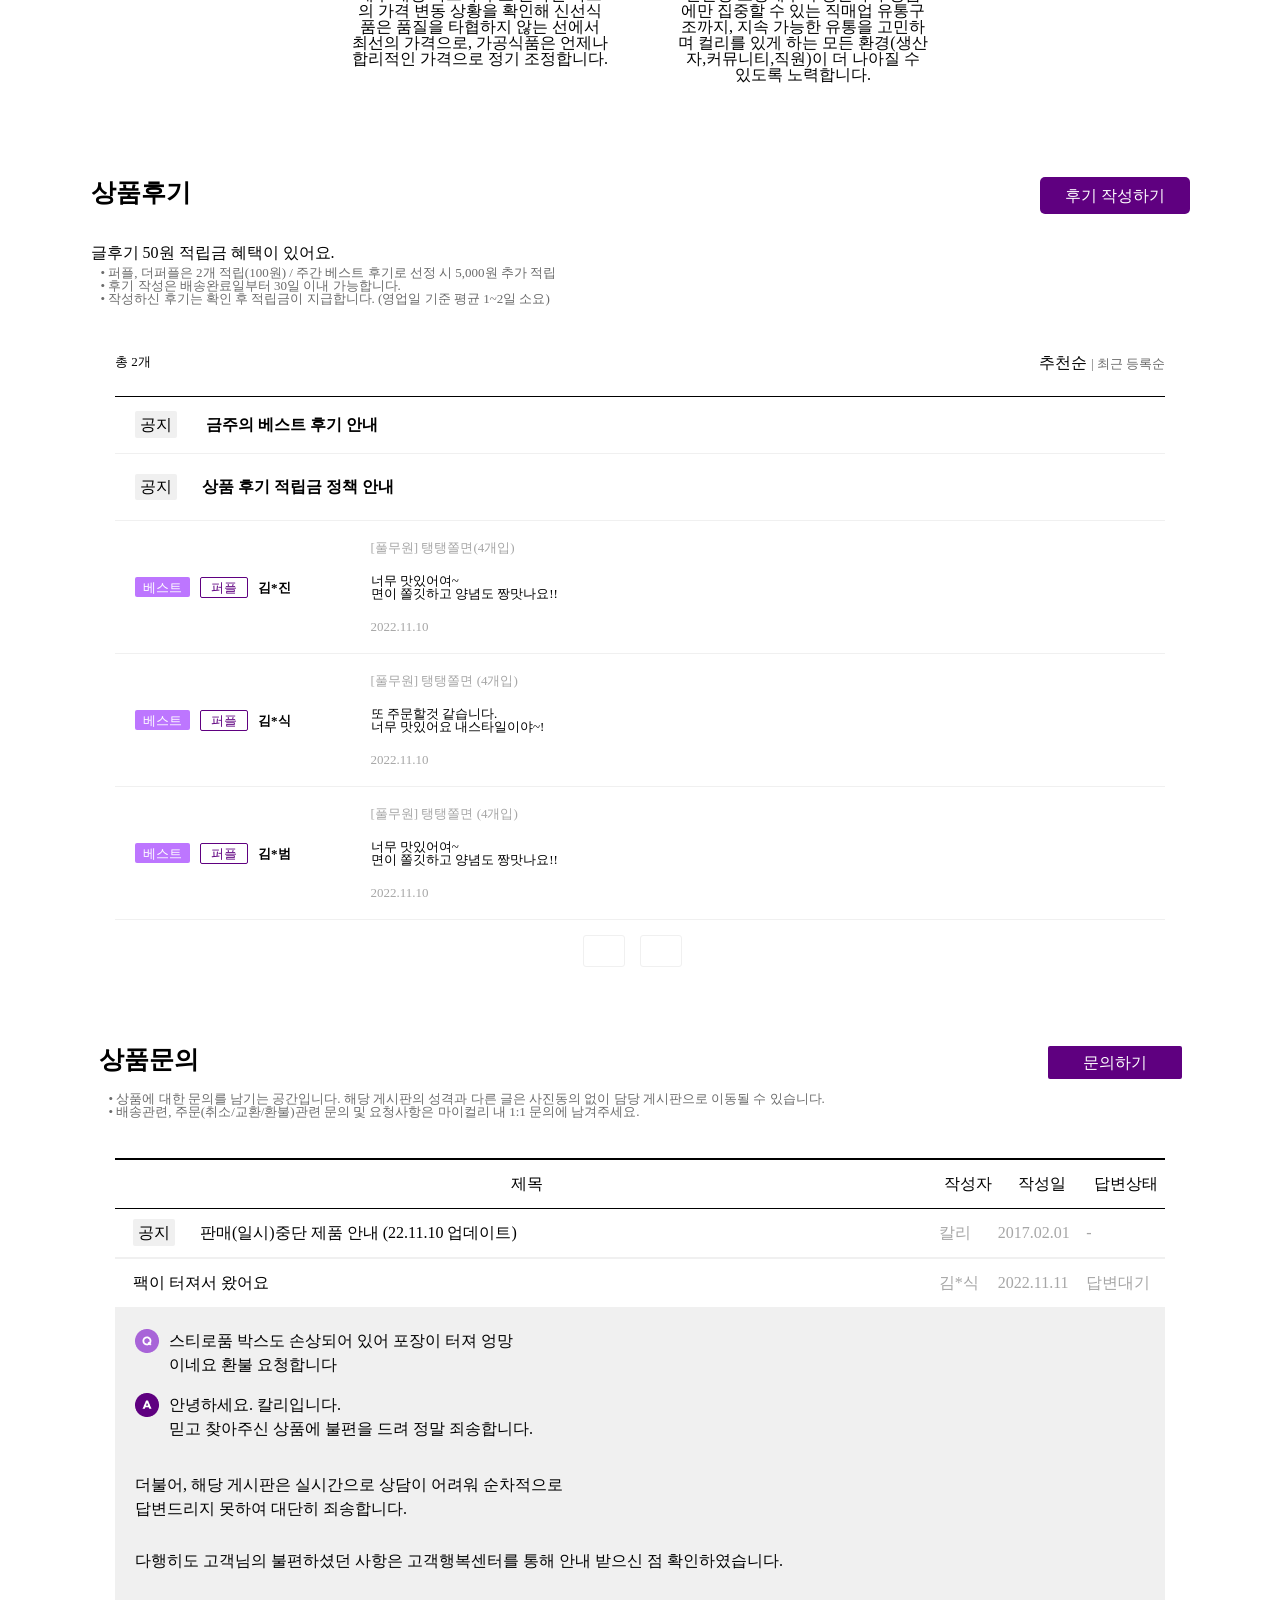
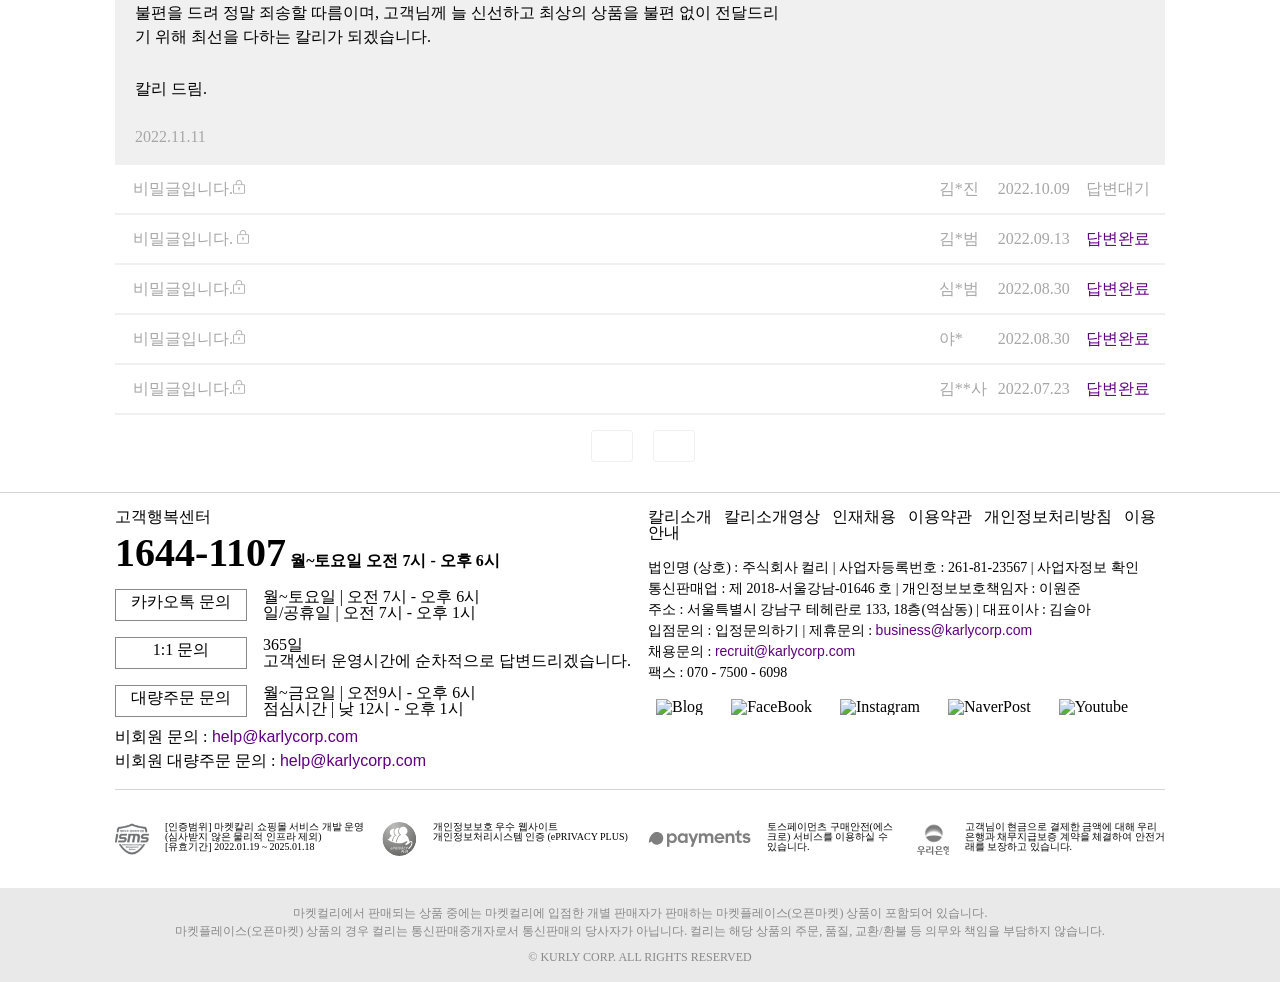
==== commit 78d38a85: "src" ====
--- a/src/views/detail.html
+++ b/src/views/detail.html
@@ -700,12 +700,12 @@
             <!-- ul li 추가 -->
             <li>
               <a href="/">
-                <img src="../images/Blog.png" alt="Blog" />
+                <img src="../images/icon/Blog.svg" alt="Blog" />
               </a>
             </li>
             <li>
               <a href="/">
-                <img src="../images/FaceBook.png" alt="FaceBook" />
+                <img src="../images/icon/FaceBook.svg" alt="FaceBook" />
               </a>
             </li>
             <li>
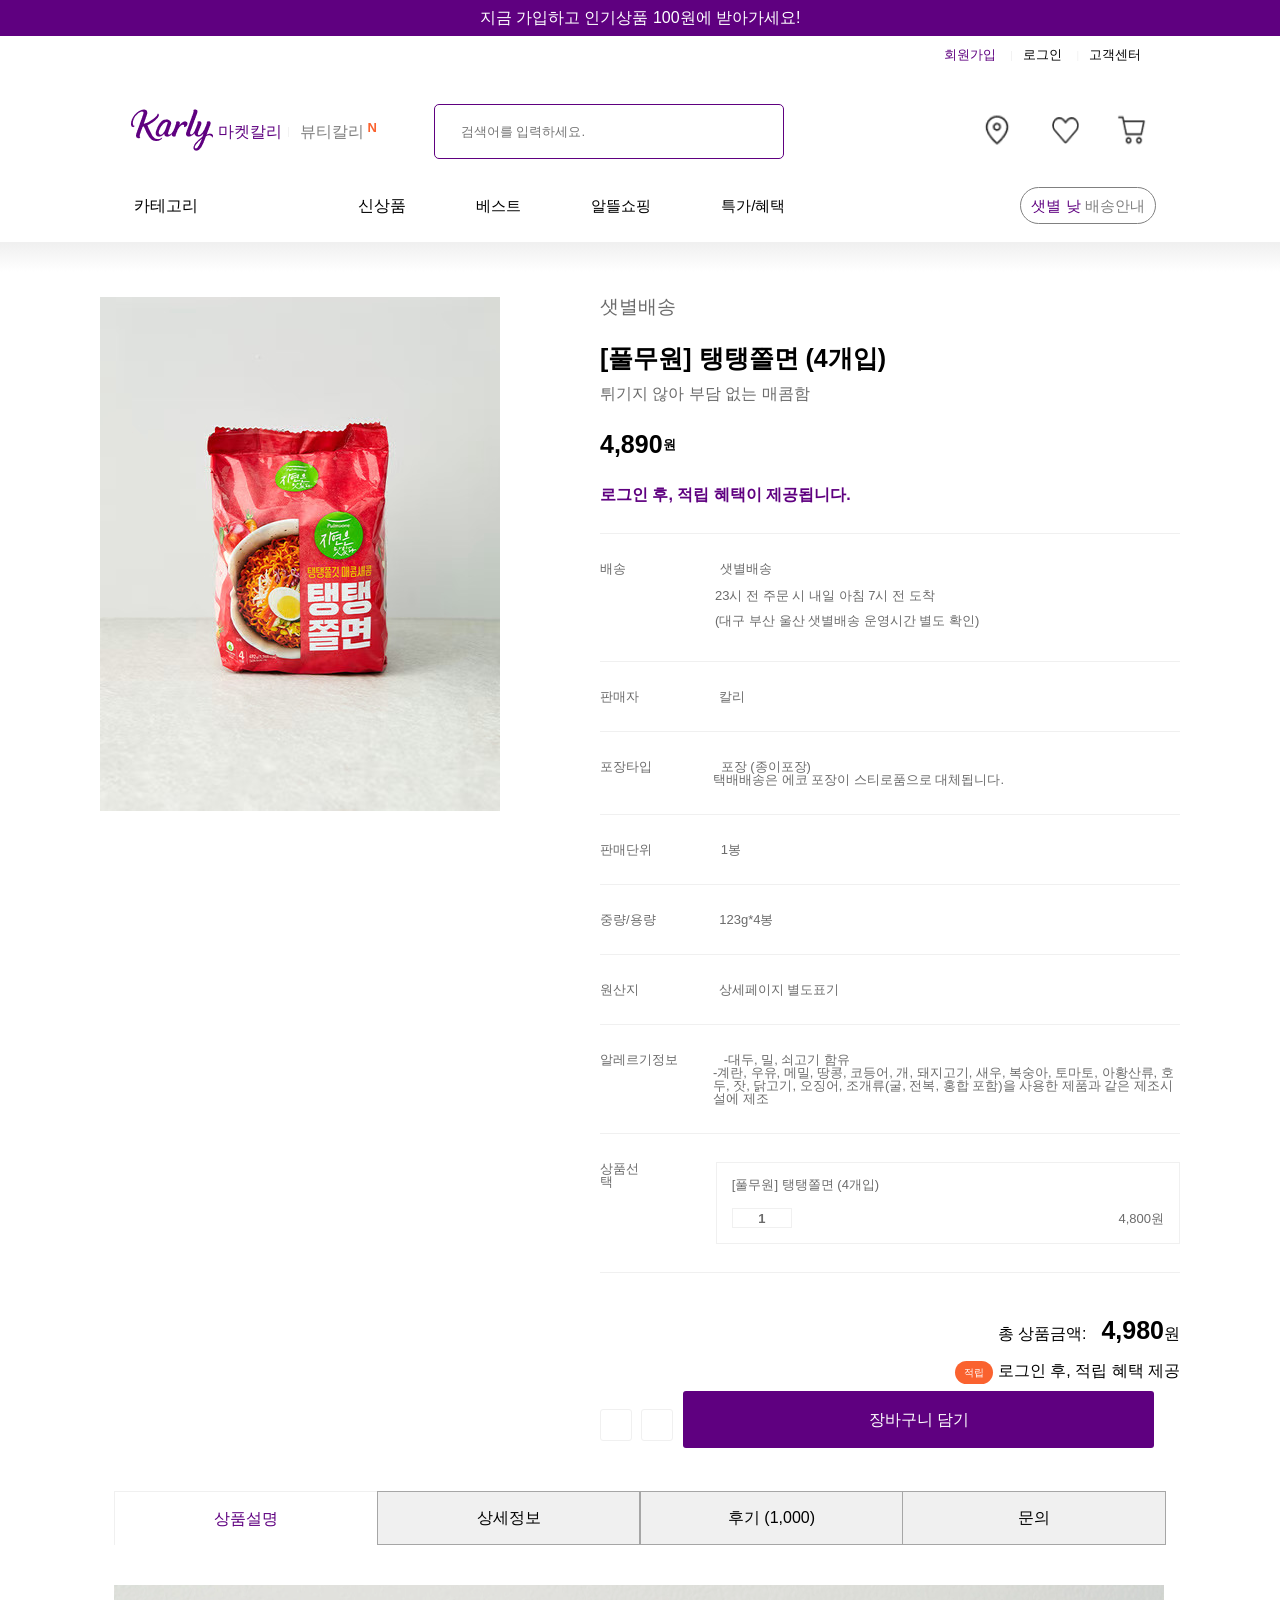
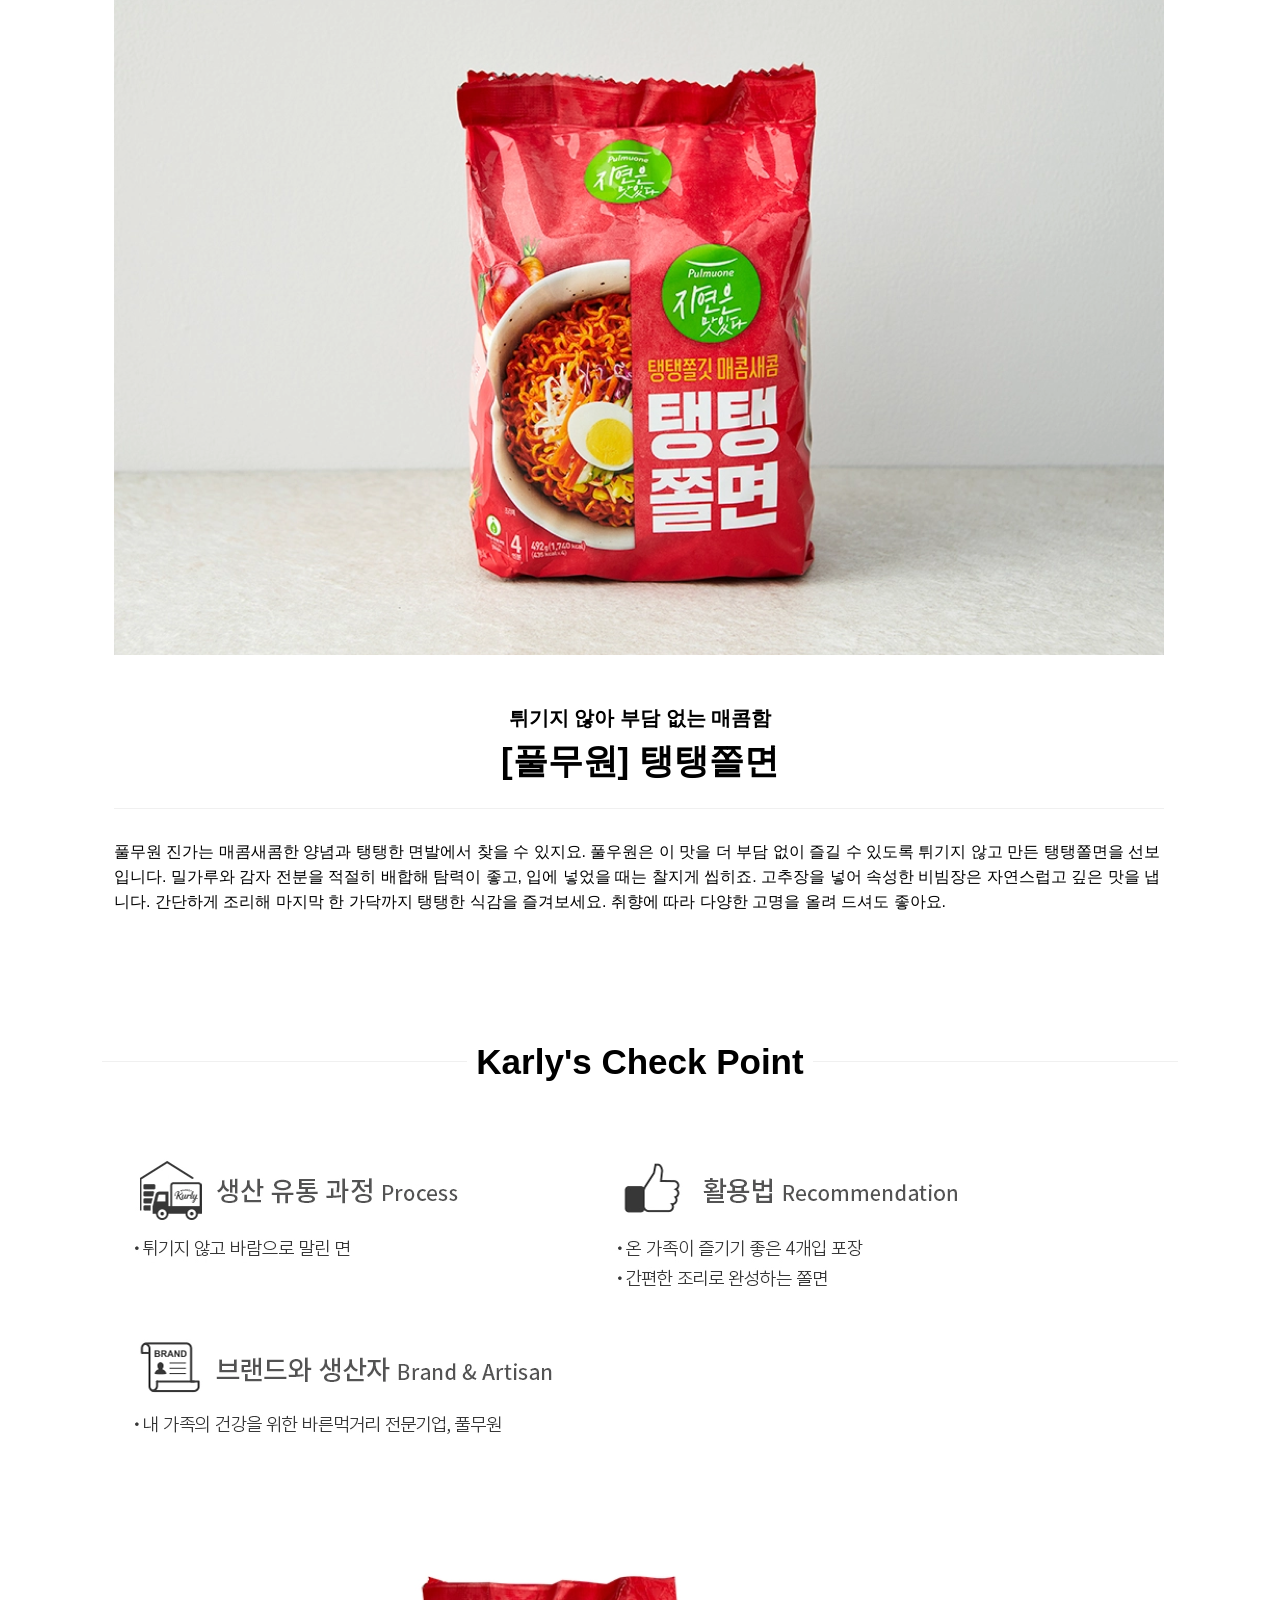
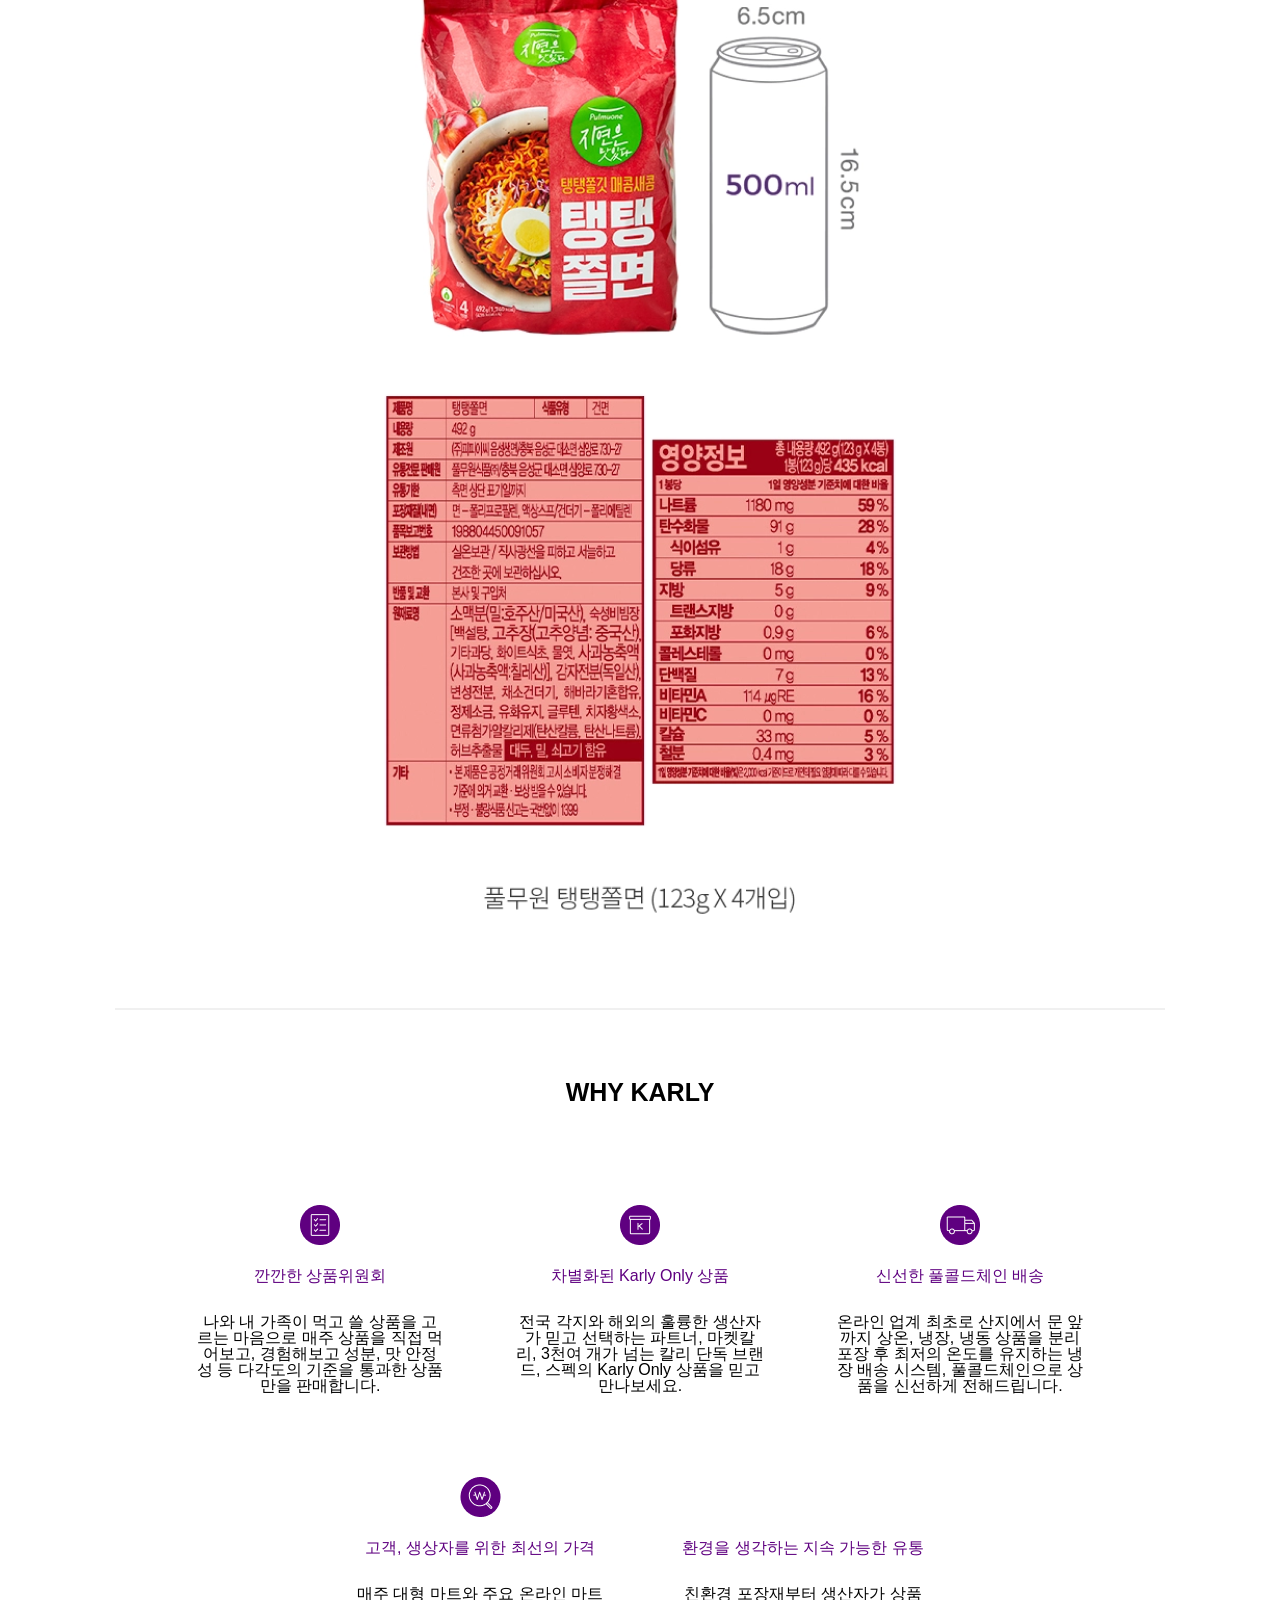
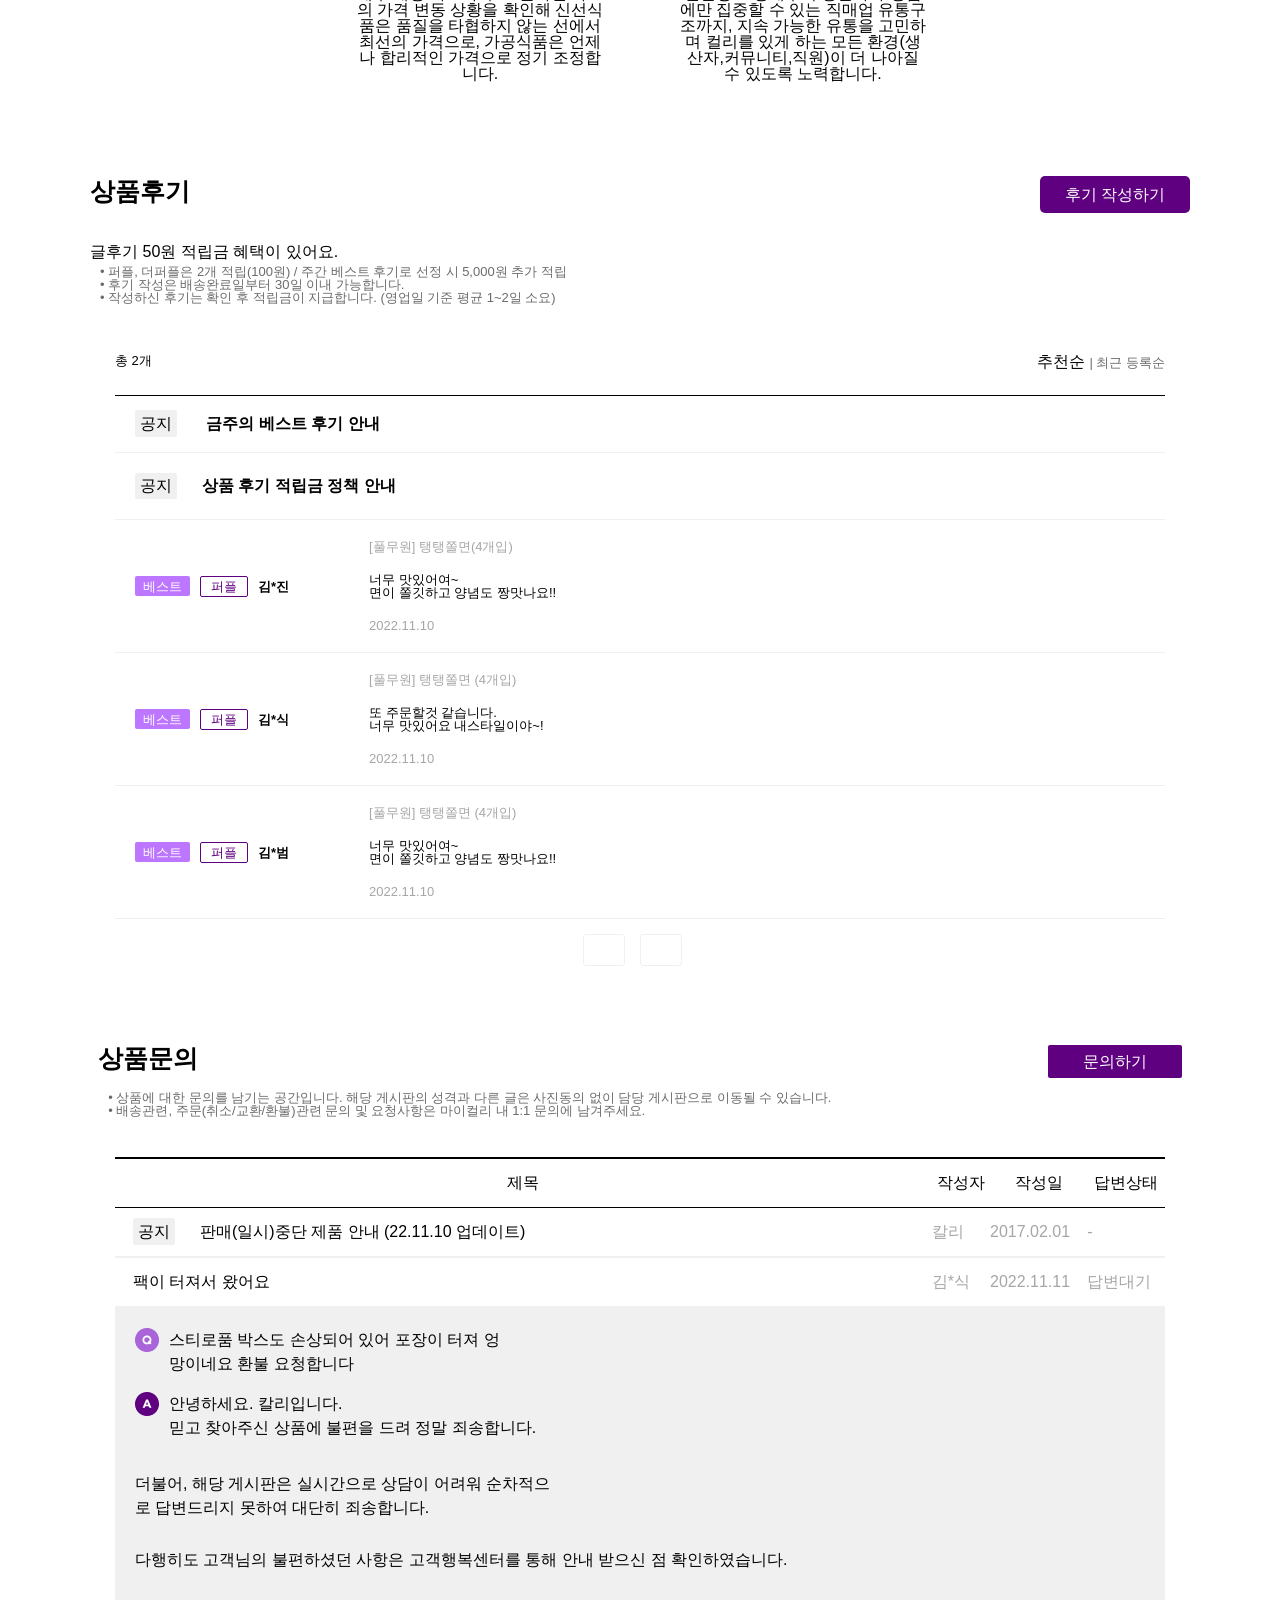
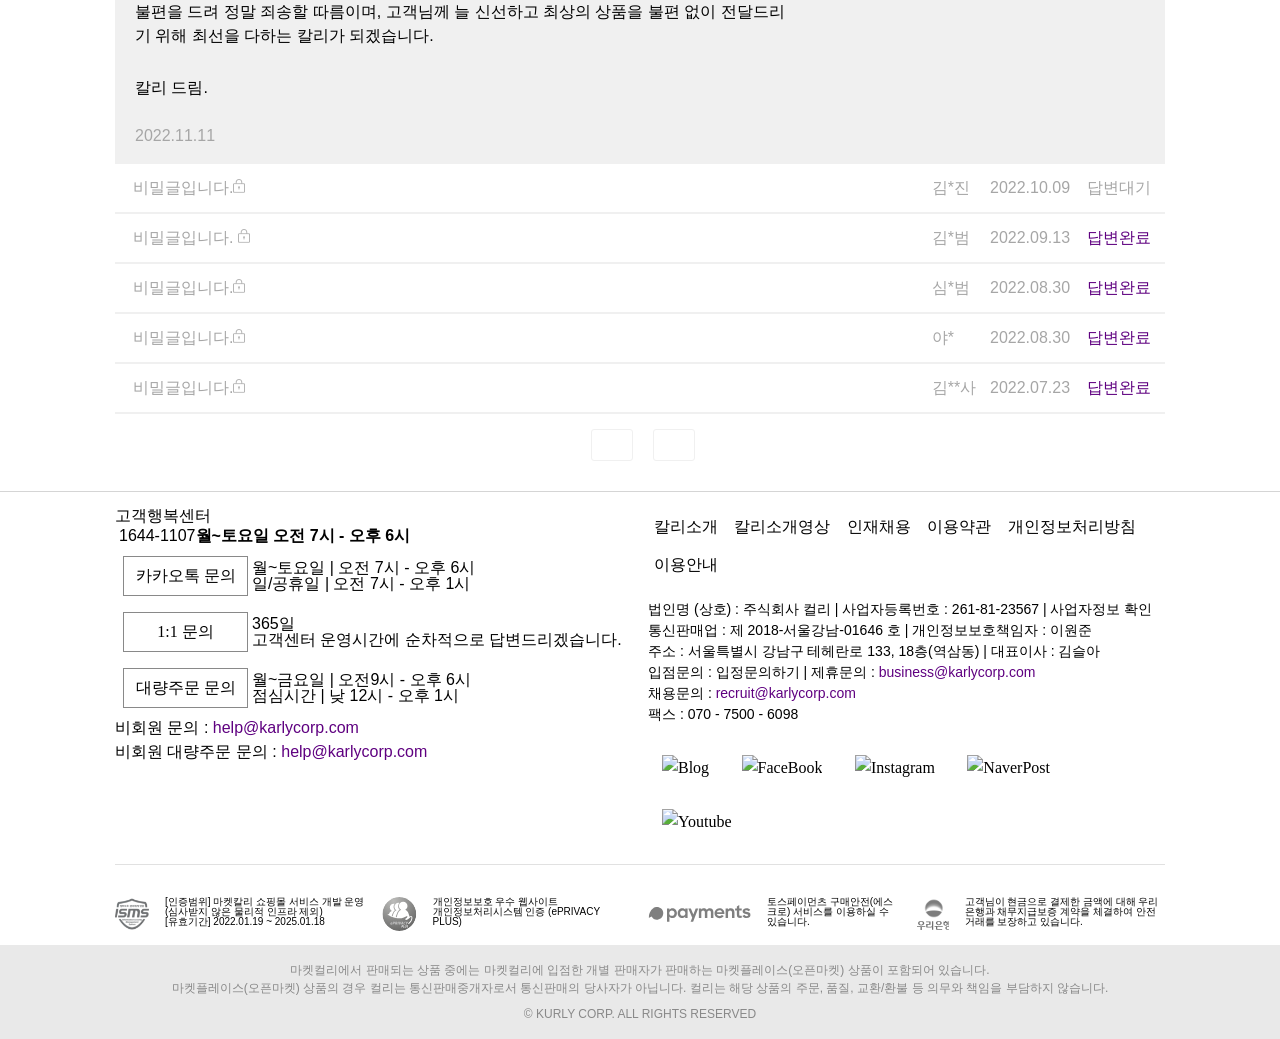
==== commit b0595dc2: "html/css 수정" ====
--- a/src/views/detail.html
+++ b/src/views/detail.html
@@ -13,154 +13,126 @@
     ></script>
   </head>
   <body>
-    <div class="bar">
-      <span   
-        >지금 가입하고 인기상품 <strong>100원</strong>에
-        받아가세요!</span
-      >
-      <i class="close fa-thin fa-xmark-large"></i>
-    </div>
-    <header>
-      <h1 class="sr-only"><img src="../images/logo.png" alt="칼리" /></h1>
-      <ul class="header-guide">
-        <li><a class="accent" href="./login.html">회원가입</a><div aria-label="hidden" class="line">|</div></li>
-        
-        <li><a href="./login_mini.html">로그인</a><div aria-label="hidden" class="line">|</div></li>
-        
-        <li>
-          <button class="service-btn">
-            고객센터<i class="dropdown-icon fa-solid fa-caret-down"></i>
-          </button>
-        </li>
-      </ul>
-      <div class="header-box">
-        <a class="./index.html">
+    <div class="headerWarpper">
+      <h1 class="sr-only">
+        <img class="header-logo" alt="마켓 컬리" src="../images/logo.png" />
+      </h1>
+      <div class="bar">
+        <span>지금 가입하고 인기상품 <strong>100원</strong>에
+          받아가세요!</span>
+        <i class="close fa-thin fa-xmark-large"></i>
+      </div>
+      <header>
+        <h1 class="sr-only"><img src="../images/logo.png" alt="칼리" /></h1>
+        <div class="guide-wrapper">
+          <ul class="header-guide">
+            <li><a class="accent" href="./login.html">회원가입</a>
+              <div aria-label="hidden" class="line">|</div>
+            </li>
+    
+            <li><a href="./login_mini.html">로그인</a>
+              <div aria-label="hidden" class="line">|</div>
+            </li>
+    
+            <li>
+              <button class="service-btn">
+                고객센터<i class="dropdown-icon fa-solid fa-caret-down"></i>
+              </button>
+            </li>
+          </ul>
+        </div>
+    
+        <div class="header-box">
+          <a href="../index.html">
           <img class="header-logo" alt="마켓 컬리" src="../images/logo.png" />
-        </a>
-        <a class="market accent" href="./main.html">마켓칼리</a>
-        <span class="line" aria-label="hidden">|</span>
-        <a class="beauty" href="/">뷰티칼리<sup class="sup">N</sup></a>
-        <form
-          action="https://formspree.io/f/xeqwwbwk"
-          method="POST"
-          class="search-form"
-        >
-          
-            <h2 class="sr-only">검색</h2>
-            <div class="search-form__content">
-              <div class="search-form__formInput">
-                <label for="search" class="sr-only">검색어</label>
-                <input
-                  type="search"
-                  id="search"
-                  name="search"
-                  required
-                  class="search-form__input"
-                  placeholder="검색어를 입력하세요."
-                />
-                <button type="submit" class="search-form__button">
-                  <i class="fa-solid fa-magnifying-glass"></i>
-                </button>
+          </a>
+          <a class="market accent" href="../index.html">마켓칼리</a>
+          <span class="line" aria-label="hidden">|</span>
+          <a class="beauty" href="/">뷰티칼리<sup class="sup">N</sup></a>
+          <form action="https://formspree.io/f/xeqwwbwk" method="POST" class="search-form">
+            
+              <h2 class="sr-only">검색</h2>
+              <div class="search-form__content">
+                <div class="search-form__formInput">
+                  <label for="search" class="sr-only">검색어</label>
+                  <input type="search" id="search" name="search" required class="search-form__input"
+                    placeholder="검색어를 입력하세요." />
+                  <button type="submit" class="search-form__button">
+                    <i class="fa-solid fa-magnifying-glass"></i>
+                  </button>
+                </div>
               </div>
-            </div>
-          
-        </form>
-        <ul class="header-icon">
-          <li>
-            <a href="/"><img alt="맵" src="../images/mark.png" /></a>
-          </li>
-          <li>
-            <a href="/"><img alt="하트" src="../images/heart.png" /></a>
-          </li>
-          <li>
-            <a href="/"><img alt="카트" src="../images/cart.png" /></a>
-          </li>
-        </ul>
-      </div>
-      <nav>
-        <div class="dropdown header-menu__category">
-          <i class="fa-solid fa-bars"></i><span>카테고리</span>
-          <ul class="dropdown-content">
-            <li>
-              <a href="/" class="cartegory-btn"
-                ><img alt="선물" src="../images/gift.png" /><span class="gift">선물하기</span></a
-              >
-            </li>
-            <li>
-              <a href="/" class="cartegory-btn"
-                ><img alt="채소" src="../images/vegetable.png" /><span class="gift">채소</span></a
-              >
-            </li>
-            <li>
-              <a href="/" class="cartegory-btn"
-                ><img
-                  alt="전통주"
-                  src="../images/traditional-liquor.png"
-                /><span class="gift">전통주</span></a
-              >
-            </li>
-            <li>
-              <a href="/" class="cartegory-btn"
-                ><img alt="와인" src="../images/wine.png" /><span class="gift">와인</span></a
-              >
-            </li>
-            <li>
-              <a href="/" class="cartegory-btn"
-                ><img alt="건강식품" src="../images/health.png" /><span class="gift">건강식품</span></a
-              >
-            </li>
-            <li>
-              <a href="/" class="cartegory-btn"
-                ><img
-                  alt="주방용품"
-                  src="../images/kitchen-utensils.png"
-                /><span class="gift">주방용품</span></a
-              >
-            </li>
-            <li>
-              <a href="/" class="cartegory-btn"
-                ><img
-                  alt="가전용품"
-                  src="../images/household-appliances.png"
-                /><span class="gift">가전용품</span></a
-              >
-            </li>
-            <li>
-              <a href="/" class="cartegory-btn"
-                ><img
-                  alt="반려동물"
-                  src="../images/companion-animal.png"
-                /><span class="gift">반려동물</span></a
-              >
-            </li>
-            <li>
-              <a href="/" class="cartegory-btn"
-                ><img
-                  alt="간편식"
-                  src="../images/convenience-food.png"
-                /><span class="gift">간편식</span></a
-              >
-            </li>
-            <li>
-              <a href="/" class="cartegory-btn"
-                ><img alt="여행" src="../images/travel.png" /><span class="gift">여행</span></a
-              >
+            
+          </form>
+          <ul class="header-icon">
+            <li>
+              <a href="/"><img alt="맵" src="../images/mark.png" /></a>
+            </li>
+            <li>
+              <a href="/"><img alt="하트" src="../images/heart.png" /></a>
+            </li>
+            <li>
+              <a href="/"><img alt="카트" src="../images/cart.png" /></a>
             </li>
           </ul>
         </div>
-        <ul class="header-menu">
-          <li><a href="/">신상품</a></li>
-          <li><a href="./product_list.html">베스트</a></li>
-          <li><a href="/">알뜰쇼핑</a></li>
-          <li><a href="/">특가/혜택</a></li>
-          <li>
-            <a class="delivery" href="/"
-              ><span class="accent">샛별 낮</span> 배송안내</a
-            >
-          </li>
-        </ul>
-      </nav>
-    </header>
+        <nav>
+          <div class="dropdown header-menu__category">
+            <i class="fa-solid fa-bars"></i><span>카테고리</span>
+            <ul class="dropdown-content">
+              <li>
+                <a href="/" class="cartegory-btn"><img alt="선물" src="../images/gift.png" /><span
+                    class="gift">선물하기</span></a>
+              </li>
+              <li>
+                <a href="/" class="cartegory-btn"><img alt="채소" src="../images/vegetable.png" /><span
+                    class="gift">채소</span></a>
+              </li>
+              <li>
+                <a href="/" class="cartegory-btn"><img alt="전통주" src="../images/traditional-liquor.png" /><span
+                    class="gift">전통주</span></a>
+              </li>
+              <li>
+                <a href="/" class="cartegory-btn"><img alt="와인" src="../images/wine.png" /><span class="gift">와인</span></a>
+              </li>
+              <li>
+                <a href="/" class="cartegory-btn"><img alt="건강식품" src="../images/health.png" /><span
+                    class="gift">건강식품</span></a>
+              </li>
+              <li>
+                <a href="/" class="cartegory-btn"><img alt="주방용품" src="../images/kitchen-utensils.png" /><span
+                    class="gift">주방용품</span></a>
+              </li>
+              <li>
+                <a href="/" class="cartegory-btn"><img alt="가전용품" src="../images/household-appliances.png" /><span
+                    class="gift">가전용품</span></a>
+              </li>
+              <li>
+                <a href="/" class="cartegory-btn"><img alt="반려동물" src="../images/companion-animal.png" /><span
+                    class="gift">반려동물</span></a>
+              </li>
+              <li>
+                <a href="/" class="cartegory-btn"><img alt="간편식" src="../images/convenience-food.png" /><span
+                    class="gift">간편식</span></a>
+              </li>
+              <li>
+                <a href="/" class="cartegory-btn"><img alt="여행" src="../images/travel.png" /><span
+                    class="gift">여행</span></a>
+              </li>
+            </ul>
+          </div>
+          <ul class="header-menu">
+            <li><a href="/">신상품</a></li>
+            <li><a href="./product_list.html">베스트</a></li>
+            <li><a href="/">알뜰쇼핑</a></li>
+            <li><a href="/">특가/혜택</a></li>
+            <li>
+              <a class="delivery" href="/"><span class="accent">샛별 낮</span> 배송안내</a>
+            </li>
+          </ul>
+        </nav>
+      </header>
+      
     <div class="shadow-line"></div>
     <div>
       <div class="introduction__div">
--- a/src/css/detail.css
+++ b/src/css/detail.css
@@ -1,5 +1,4 @@
-@import url("../css/header.css");
-@import url("../css/footer.css");
+@import url("../css/common.css");
 
 .introduction__div {
   width: 100%;
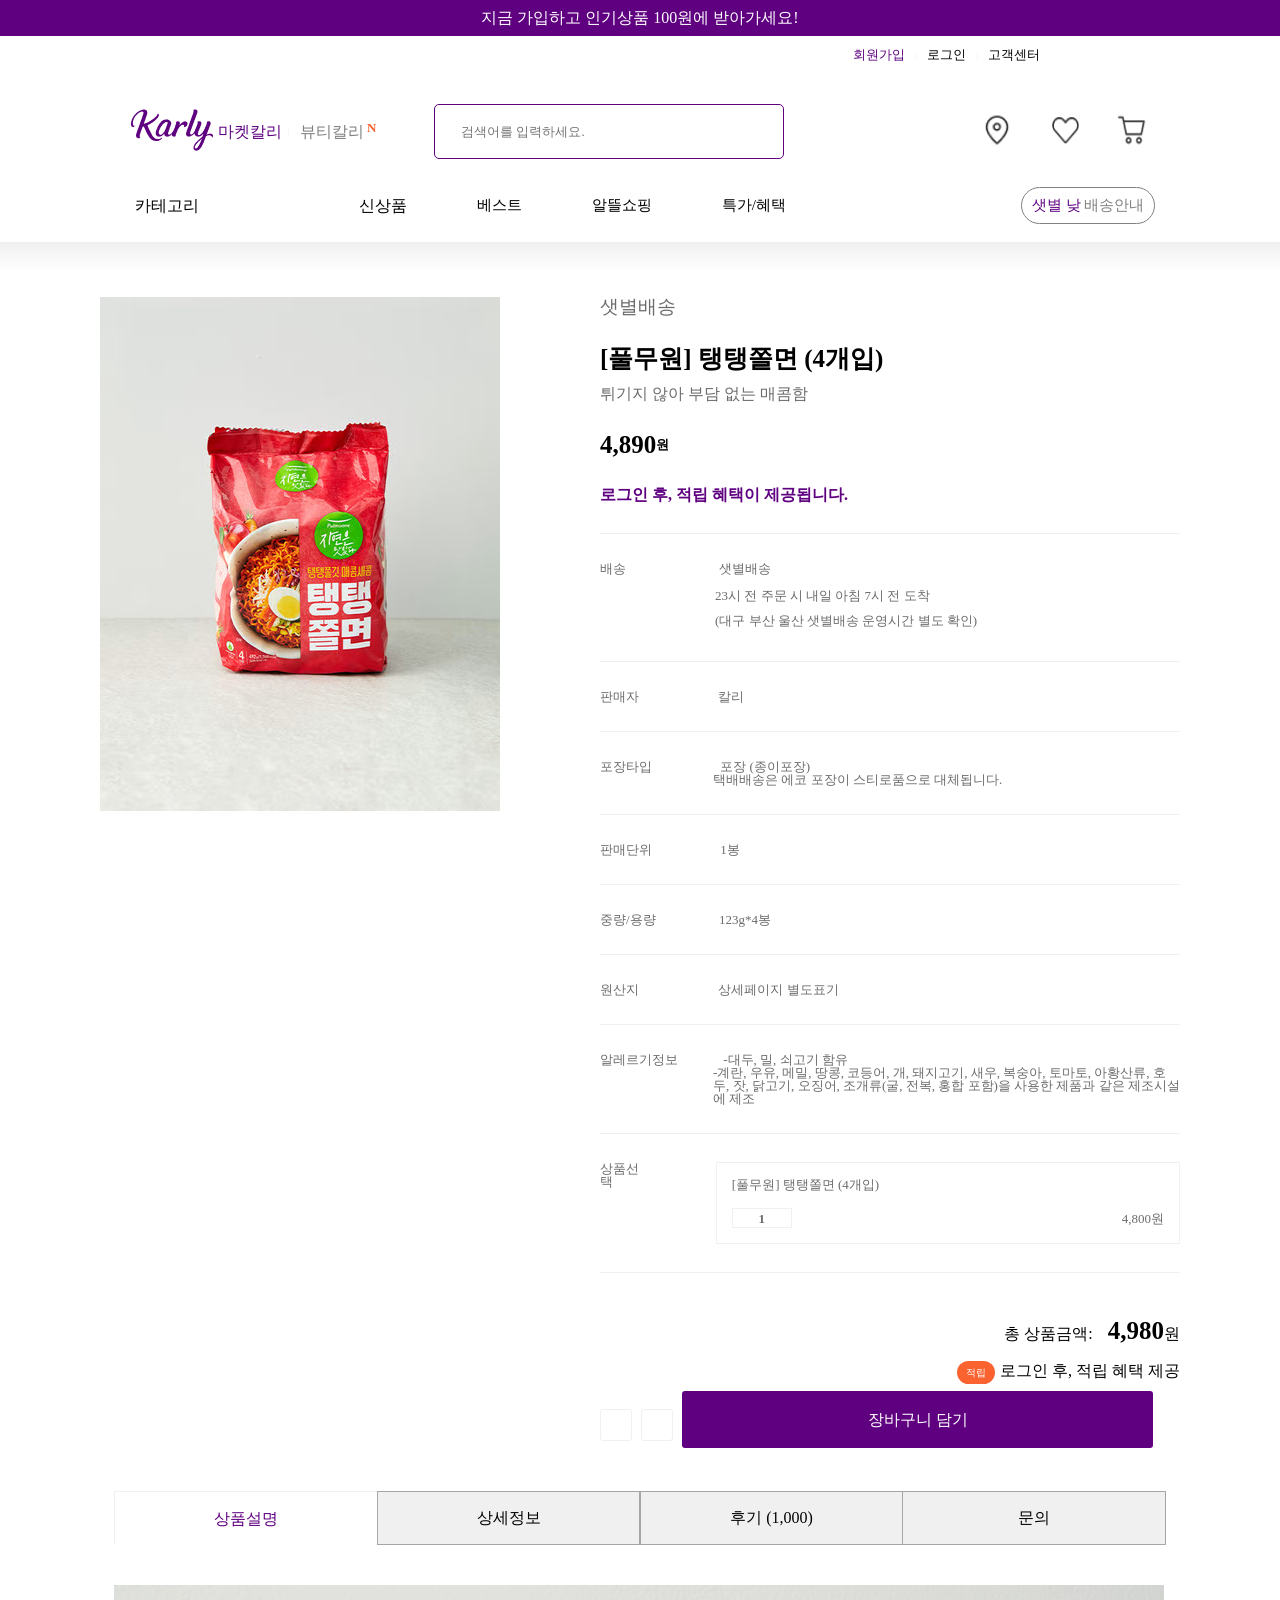
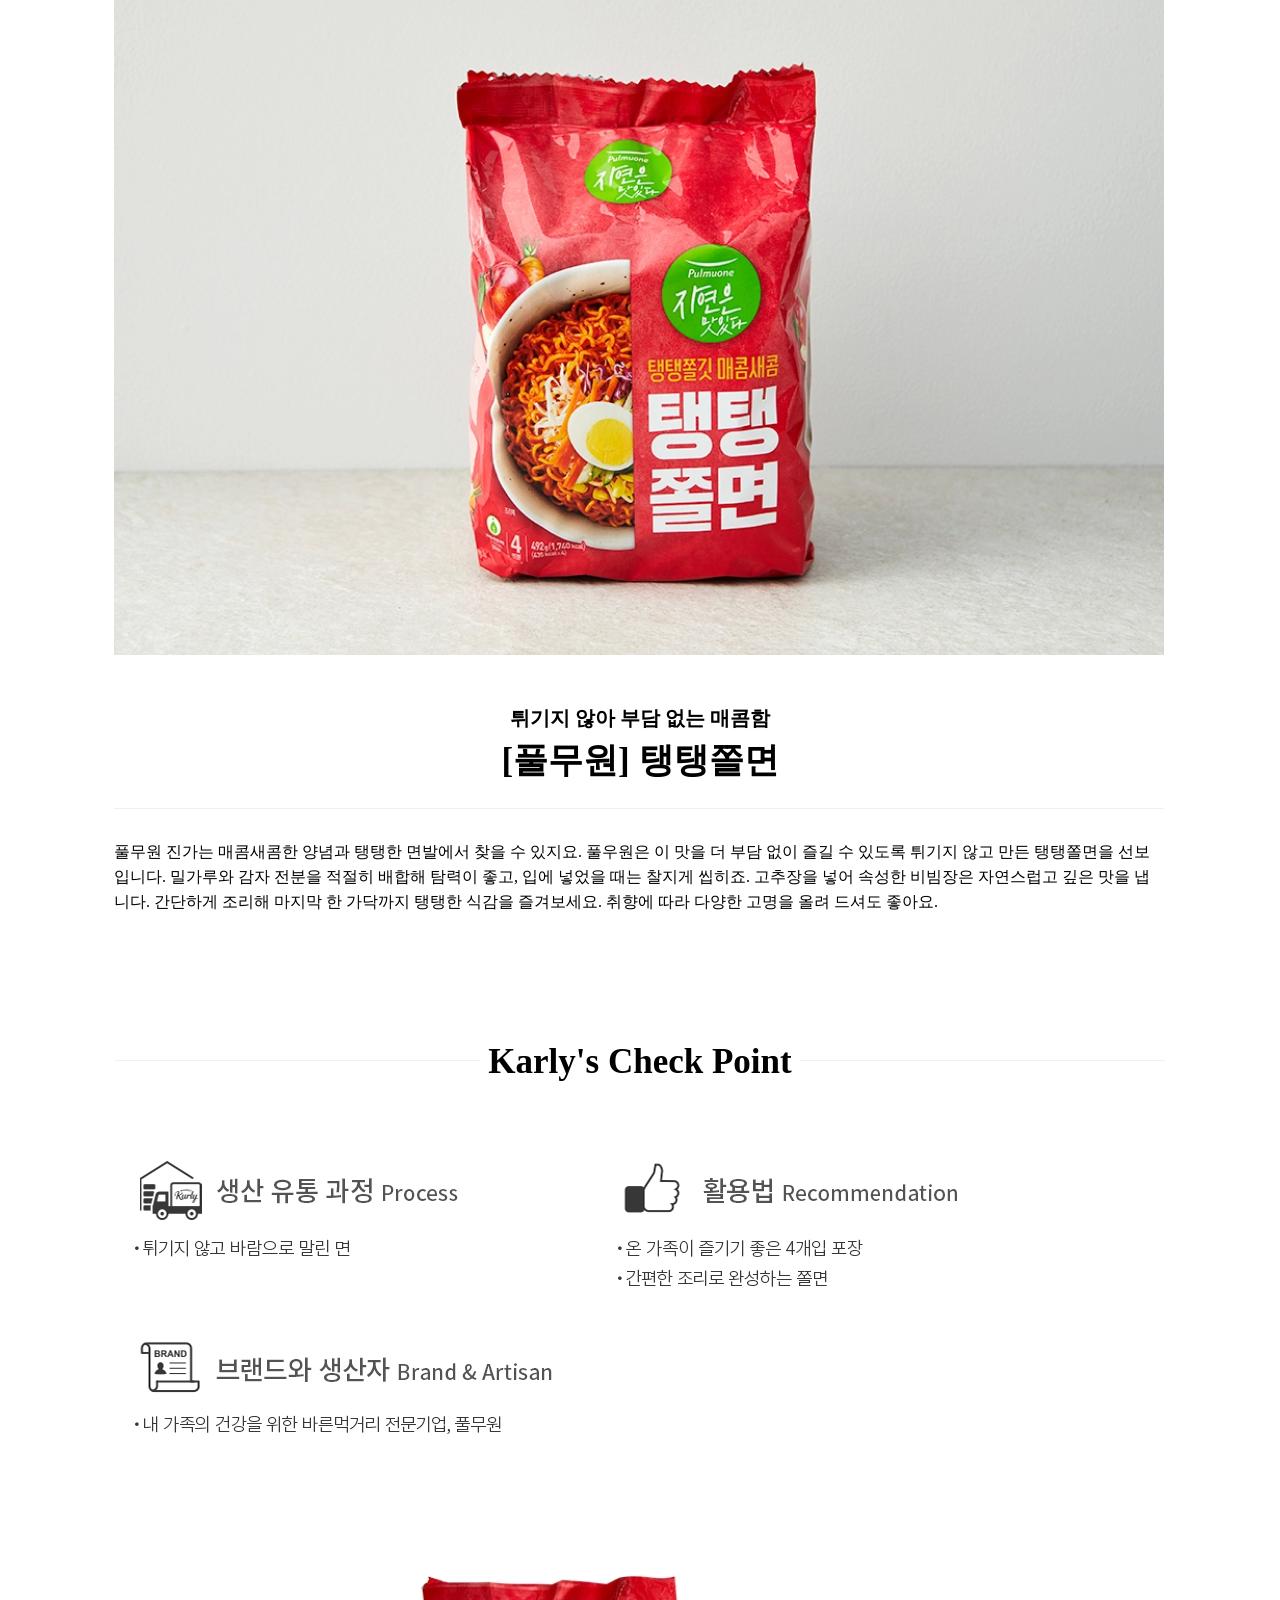
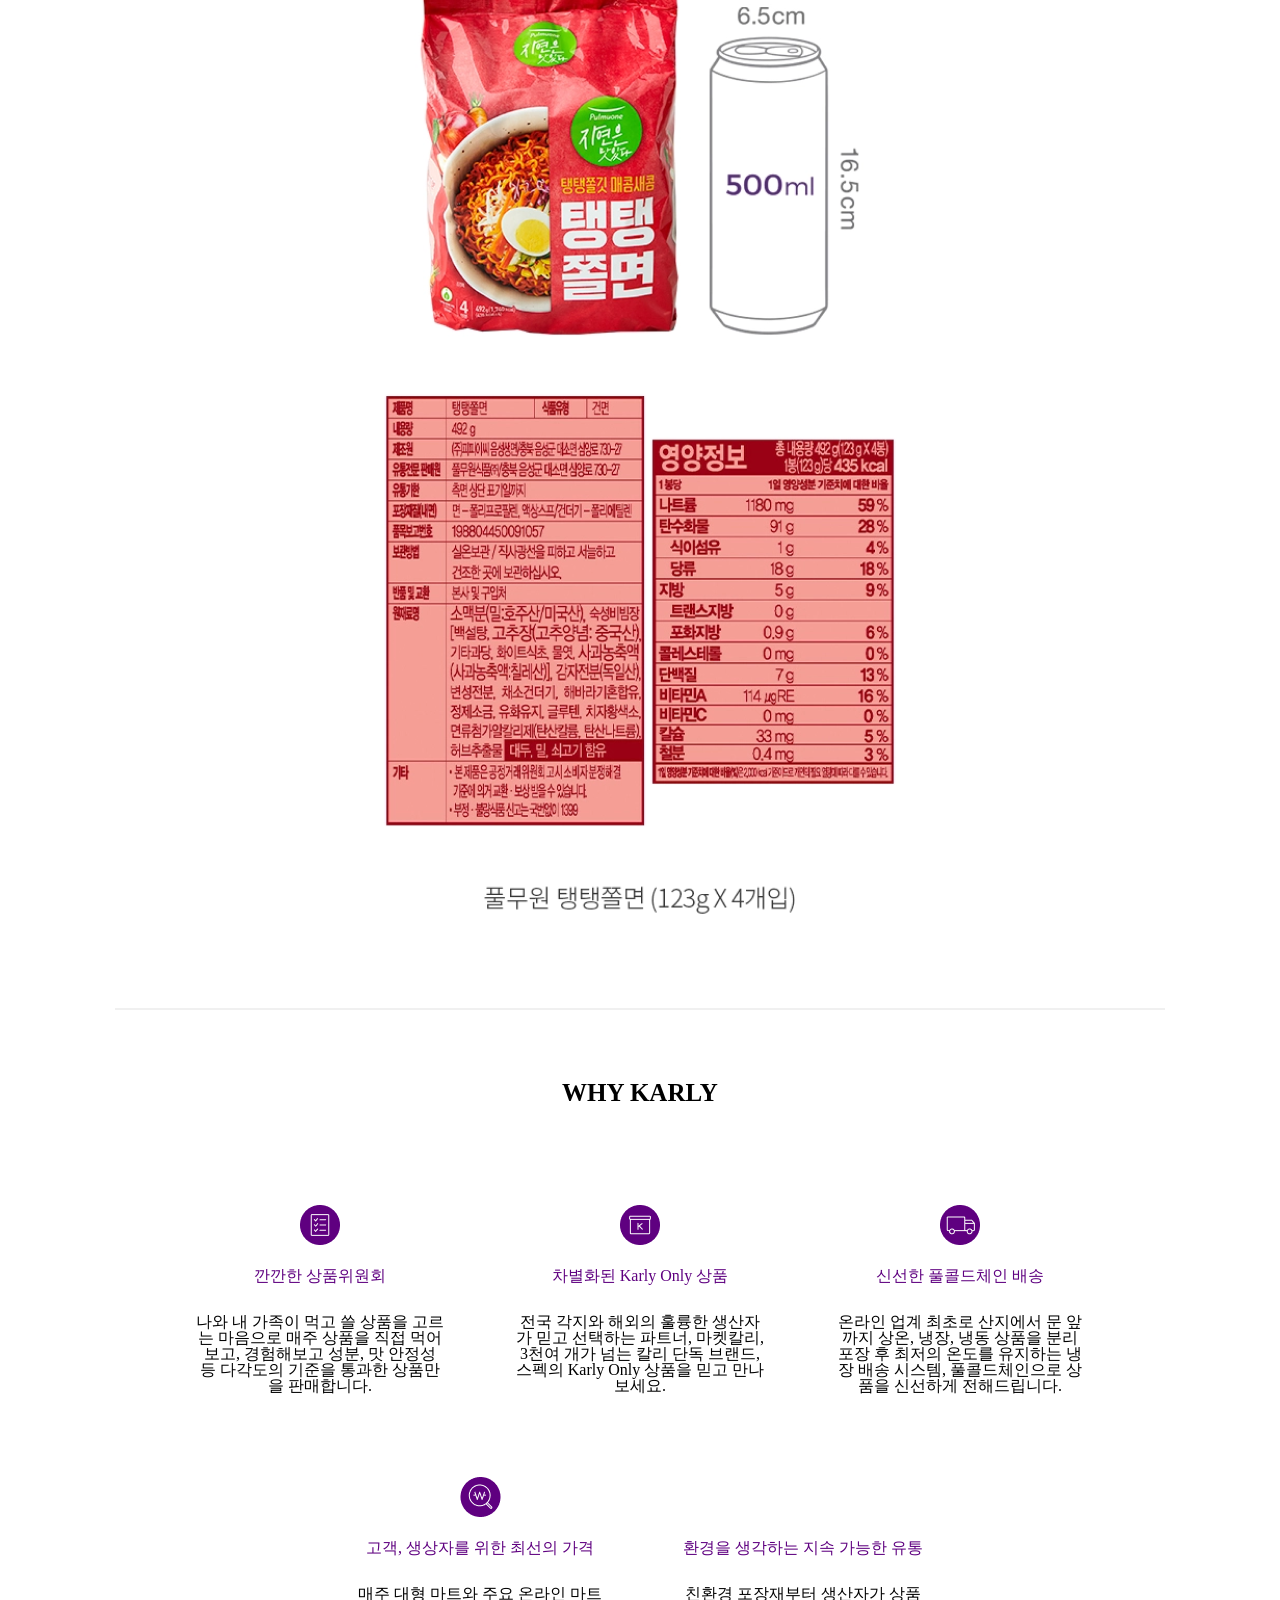
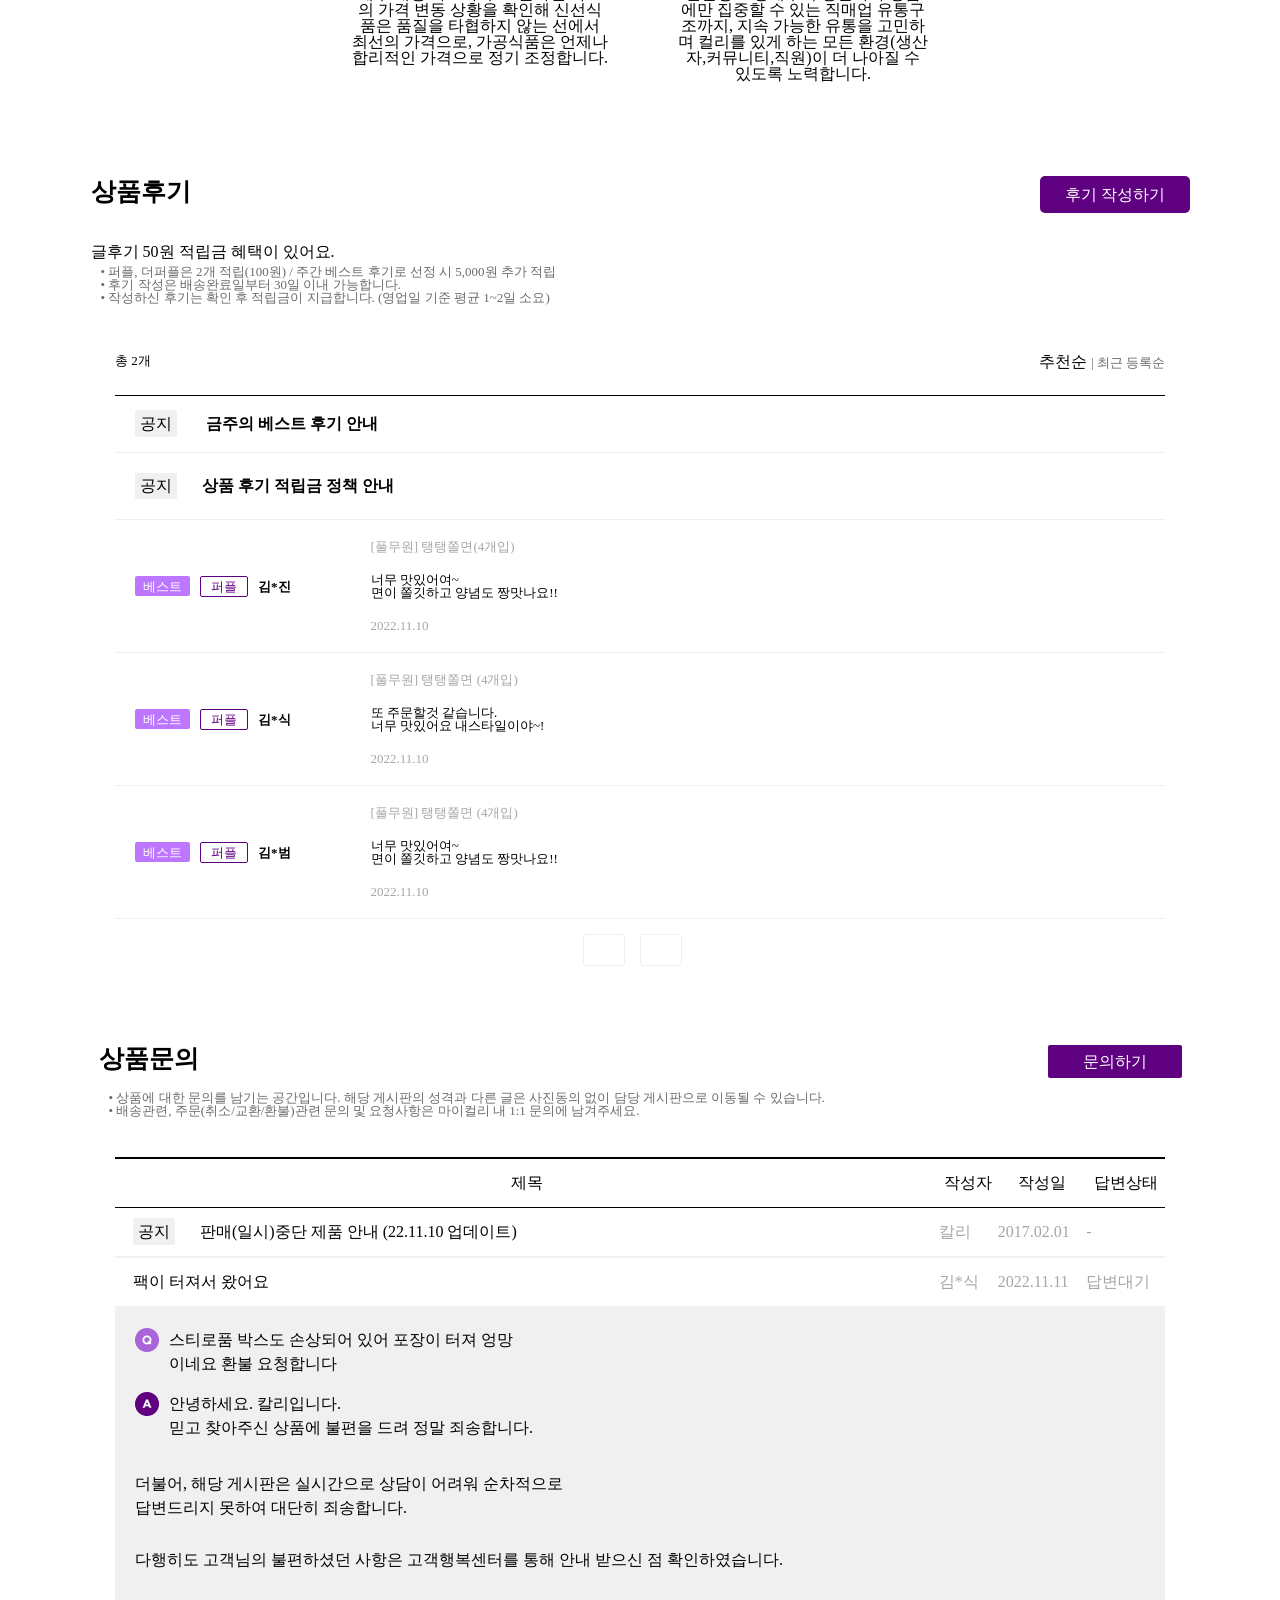
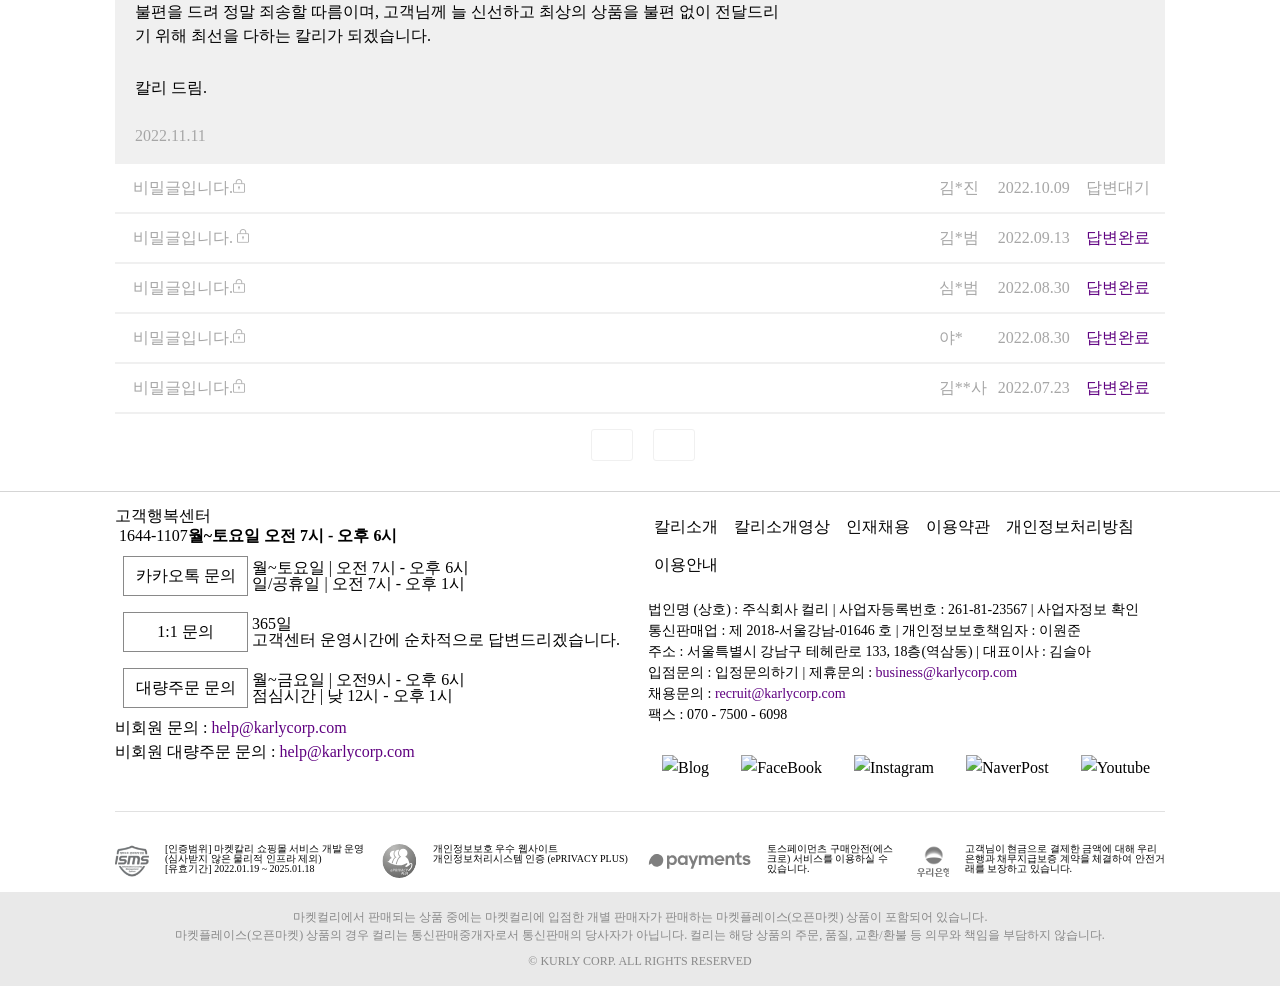
==== commit 80f3889b: "detail" ====
--- a/src/views/detail.html
+++ b/src/views/detail.html
@@ -13,126 +13,156 @@
     ></script>
   </head>
   <body>
-    <div class="headerWarpper">
-      <h1 class="sr-only">
-        <img class="header-logo" alt="마켓 컬리" src="../images/logo.png" />
+    <div class="bar">
+      <span   
+        >지금 가입하고 인기상품 <strong>100원</strong>에
+        받아가세요!</span
+      >
+      <i class="close fa-thin fa-xmark-large"></i>
+    </div>
+    <header>
+       <h1 class="sr-only">
+          <img class="header-logo" alt="마켓 컬리" src="../images/logo.png" />
       </h1>
-      <div class="bar">
-        <span>지금 가입하고 인기상품 <strong>100원</strong>에
-          받아가세요!</span>
-        <i class="close fa-thin fa-xmark-large"></i>
+      <ul class="header-guide">
+        <li><a class="accent" href="./login.html">회원가입</a><div aria-label="hidden" class="line">|</div></li>
+        
+        <li><a href="./login_mini.html">로그인</a><div aria-label="hidden" class="line">|</div></li>
+        
+        <li>
+          <button class="service-btn">
+            고객센터<i class="dropdown-icon fa-solid fa-caret-down"></i>
+          </button>
+        </li>
+      </ul>
+      <div class="header-box">
+        <a href="../index.html">
+          <img class="header-logo" alt="마켓 컬리" src="../images/logo.png" />
+        </a>
+        <a class="market accent" href="../index.html">마켓칼리</a>
+        <span class="line" aria-label="hidden">|</span>
+        <a class="beauty" href="/">뷰티칼리<sup class="sup">N</sup></a>
+        <form
+          action="https://formspree.io/f/xeqwwbwk"
+          method="POST"
+          class="search-form"
+        >
+          
+            <h2 class="sr-only">검색</h2>
+            <div class="search-form__content">
+              <div class="search-form__formInput">
+                <label for="search" class="sr-only">검색어</label>
+                <input
+                  type="search"
+                  id="search"
+                  name="search"
+                  required
+                  class="search-form__input"
+                  placeholder="검색어를 입력하세요."
+                />
+                <button type="submit" class="search-form__button">
+                  <i class="fa-solid fa-magnifying-glass"></i>
+                </button>
+              </div>
+            </div>
+          
+        </form>
+        <ul class="header-icon">
+          <li>
+            <a href="/"><img alt="맵" src="../images/mark.png" /></a>
+          </li>
+          <li>
+            <a href="/"><img alt="하트" src="../images/heart.png" /></a>
+          </li>
+          <li>
+            <a href="/"><img alt="카트" src="../images/cart.png" /></a>
+          </li>
+        </ul>
       </div>
-      <header>
-        <h1 class="sr-only"><img src="../images/logo.png" alt="칼리" /></h1>
-        <div class="guide-wrapper">
-          <ul class="header-guide">
-            <li><a class="accent" href="./login.html">회원가입</a>
-              <div aria-label="hidden" class="line">|</div>
-            </li>
-    
-            <li><a href="./login_mini.html">로그인</a>
-              <div aria-label="hidden" class="line">|</div>
-            </li>
-    
-            <li>
-              <button class="service-btn">
-                고객센터<i class="dropdown-icon fa-solid fa-caret-down"></i>
-              </button>
+      <nav>
+        <div class="dropdown header-menu__category">
+          <i class="fa-solid fa-bars"></i><span>카테고리</span>
+          <ul class="dropdown-content">
+            <li>
+              <a href="/" class="cartegory-btn"
+                ><img alt="선물" src="../images/gift.png" /><span class="gift">선물하기</span></a
+              >
+            </li>
+            <li>
+              <a href="/" class="cartegory-btn"
+                ><img alt="채소" src="../images/vegetable.png" /><span class="gift">채소</span></a
+              >
+            </li>
+            <li>
+              <a href="/" class="cartegory-btn"
+                ><img
+                  alt="전통주"
+                  src="../images/traditional-liquor.png"
+                /><span class="gift">전통주</span></a
+              >
+            </li>
+            <li>
+              <a href="/" class="cartegory-btn"
+                ><img alt="와인" src="../images/wine.png" /><span class="gift">와인</span></a
+              >
+            </li>
+            <li>
+              <a href="/" class="cartegory-btn"
+                ><img alt="건강식품" src="../images/health.png" /><span class="gift">건강식품</span></a
+              >
+            </li>
+            <li>
+              <a href="/" class="cartegory-btn"
+                ><img
+                  alt="주방용품"
+                  src="../images/kitchen-utensils.png"
+                /><span class="gift">주방용품</span></a
+              >
+            </li>
+            <li>
+              <a href="/" class="cartegory-btn"
+                ><img
+                  alt="가전용품"
+                  src="../images/household-appliances.png"
+                /><span class="gift">가전용품</span></a
+              >
+            </li>
+            <li>
+              <a href="/" class="cartegory-btn"
+                ><img
+                  alt="반려동물"
+                  src="../images/companion-animal.png"
+                /><span class="gift">반려동물</span></a
+              >
+            </li>
+            <li>
+              <a href="/" class="cartegory-btn"
+                ><img
+                  alt="간편식"
+                  src="../images/convenience-food.png"
+                /><span class="gift">간편식</span></a
+              >
+            </li>
+            <li>
+              <a href="/" class="cartegory-btn"
+                ><img alt="여행" src="../images/travel.png" /><span class="gift">여행</span></a
+              >
             </li>
           </ul>
         </div>
-    
-        <div class="header-box">
-          <a href="../index.html">
-          <img class="header-logo" alt="마켓 컬리" src="../images/logo.png" />
-          </a>
-          <a class="market accent" href="../index.html">마켓칼리</a>
-          <span class="line" aria-label="hidden">|</span>
-          <a class="beauty" href="/">뷰티칼리<sup class="sup">N</sup></a>
-          <form action="https://formspree.io/f/xeqwwbwk" method="POST" class="search-form">
-            
-              <h2 class="sr-only">검색</h2>
-              <div class="search-form__content">
-                <div class="search-form__formInput">
-                  <label for="search" class="sr-only">검색어</label>
-                  <input type="search" id="search" name="search" required class="search-form__input"
-                    placeholder="검색어를 입력하세요." />
-                  <button type="submit" class="search-form__button">
-                    <i class="fa-solid fa-magnifying-glass"></i>
-                  </button>
-                </div>
-              </div>
-            
-          </form>
-          <ul class="header-icon">
-            <li>
-              <a href="/"><img alt="맵" src="../images/mark.png" /></a>
-            </li>
-            <li>
-              <a href="/"><img alt="하트" src="../images/heart.png" /></a>
-            </li>
-            <li>
-              <a href="/"><img alt="카트" src="../images/cart.png" /></a>
-            </li>
-          </ul>
-        </div>
-        <nav>
-          <div class="dropdown header-menu__category">
-            <i class="fa-solid fa-bars"></i><span>카테고리</span>
-            <ul class="dropdown-content">
-              <li>
-                <a href="/" class="cartegory-btn"><img alt="선물" src="../images/gift.png" /><span
-                    class="gift">선물하기</span></a>
-              </li>
-              <li>
-                <a href="/" class="cartegory-btn"><img alt="채소" src="../images/vegetable.png" /><span
-                    class="gift">채소</span></a>
-              </li>
-              <li>
-                <a href="/" class="cartegory-btn"><img alt="전통주" src="../images/traditional-liquor.png" /><span
-                    class="gift">전통주</span></a>
-              </li>
-              <li>
-                <a href="/" class="cartegory-btn"><img alt="와인" src="../images/wine.png" /><span class="gift">와인</span></a>
-              </li>
-              <li>
-                <a href="/" class="cartegory-btn"><img alt="건강식품" src="../images/health.png" /><span
-                    class="gift">건강식품</span></a>
-              </li>
-              <li>
-                <a href="/" class="cartegory-btn"><img alt="주방용품" src="../images/kitchen-utensils.png" /><span
-                    class="gift">주방용품</span></a>
-              </li>
-              <li>
-                <a href="/" class="cartegory-btn"><img alt="가전용품" src="../images/household-appliances.png" /><span
-                    class="gift">가전용품</span></a>
-              </li>
-              <li>
-                <a href="/" class="cartegory-btn"><img alt="반려동물" src="../images/companion-animal.png" /><span
-                    class="gift">반려동물</span></a>
-              </li>
-              <li>
-                <a href="/" class="cartegory-btn"><img alt="간편식" src="../images/convenience-food.png" /><span
-                    class="gift">간편식</span></a>
-              </li>
-              <li>
-                <a href="/" class="cartegory-btn"><img alt="여행" src="../images/travel.png" /><span
-                    class="gift">여행</span></a>
-              </li>
-            </ul>
-          </div>
-          <ul class="header-menu">
-            <li><a href="/">신상품</a></li>
-            <li><a href="./product_list.html">베스트</a></li>
-            <li><a href="/">알뜰쇼핑</a></li>
-            <li><a href="/">특가/혜택</a></li>
-            <li>
-              <a class="delivery" href="/"><span class="accent">샛별 낮</span> 배송안내</a>
-            </li>
-          </ul>
-        </nav>
-      </header>
-      
+        <ul class="header-menu">
+          <li><a href="/">신상품</a></li>
+          <li><a href="./product_list.html">베스트</a></li>
+          <li><a href="/">알뜰쇼핑</a></li>
+          <li><a href="/">특가/혜택</a></li>
+          <li>
+            <a class="delivery" href="/"
+              ><span class="accent">샛별 낮</span> 배송안내</a
+            >
+          </li>
+        </ul>
+      </nav>
+    </header>
     <div class="shadow-line"></div>
     <div>
       <div class="introduction__div">
@@ -475,10 +505,12 @@
         </div>
         <div class="inquiry__div">
           <table class="inquiry-table">
-            <th>제목</th>
-            <th>작성자</th>
-            <th>작성일</th>
-            <th>답변상태</th>
+            <tr>
+              <th>제목</th>
+              <th>작성자</th>
+              <th>작성일</th>
+              <th>답변상태</th>
+            </tr>
               <tr class="inquiry-tr">
                 <td>
                   <div class="inquiry-notification-box">  
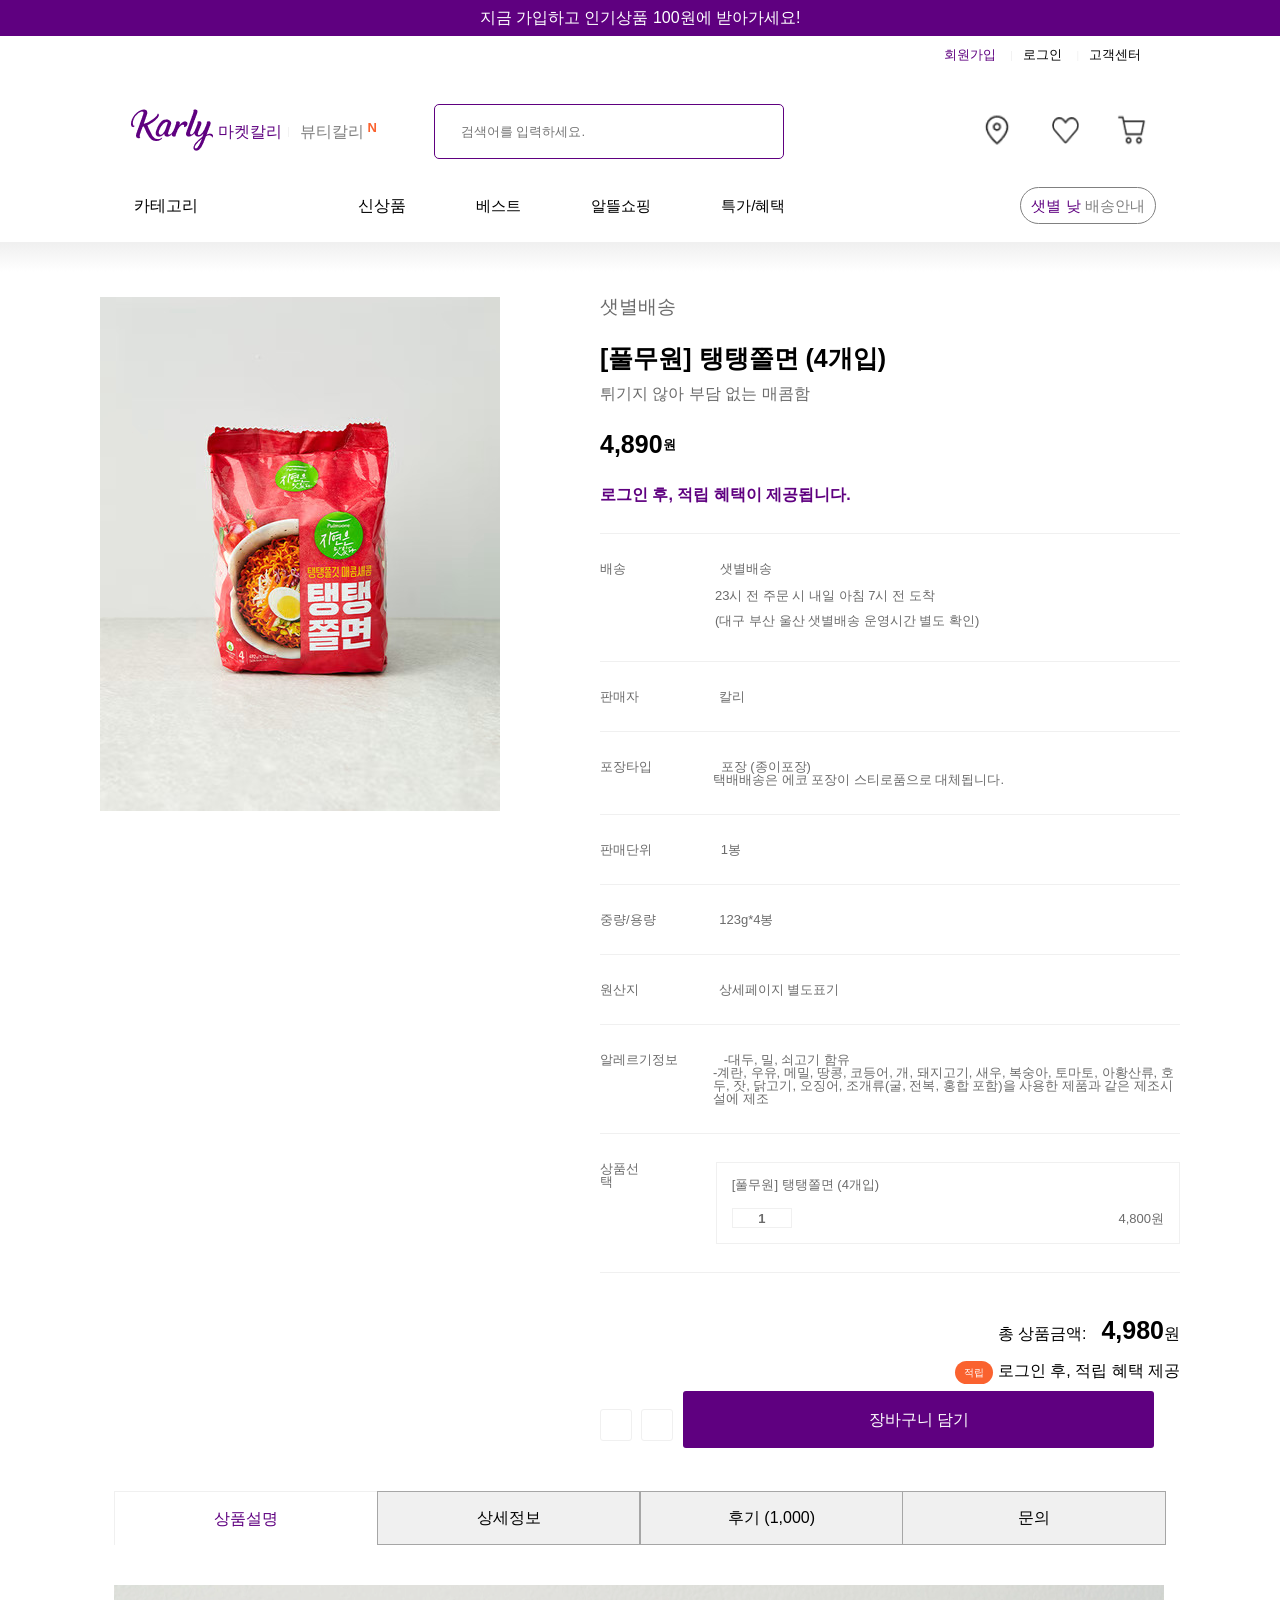
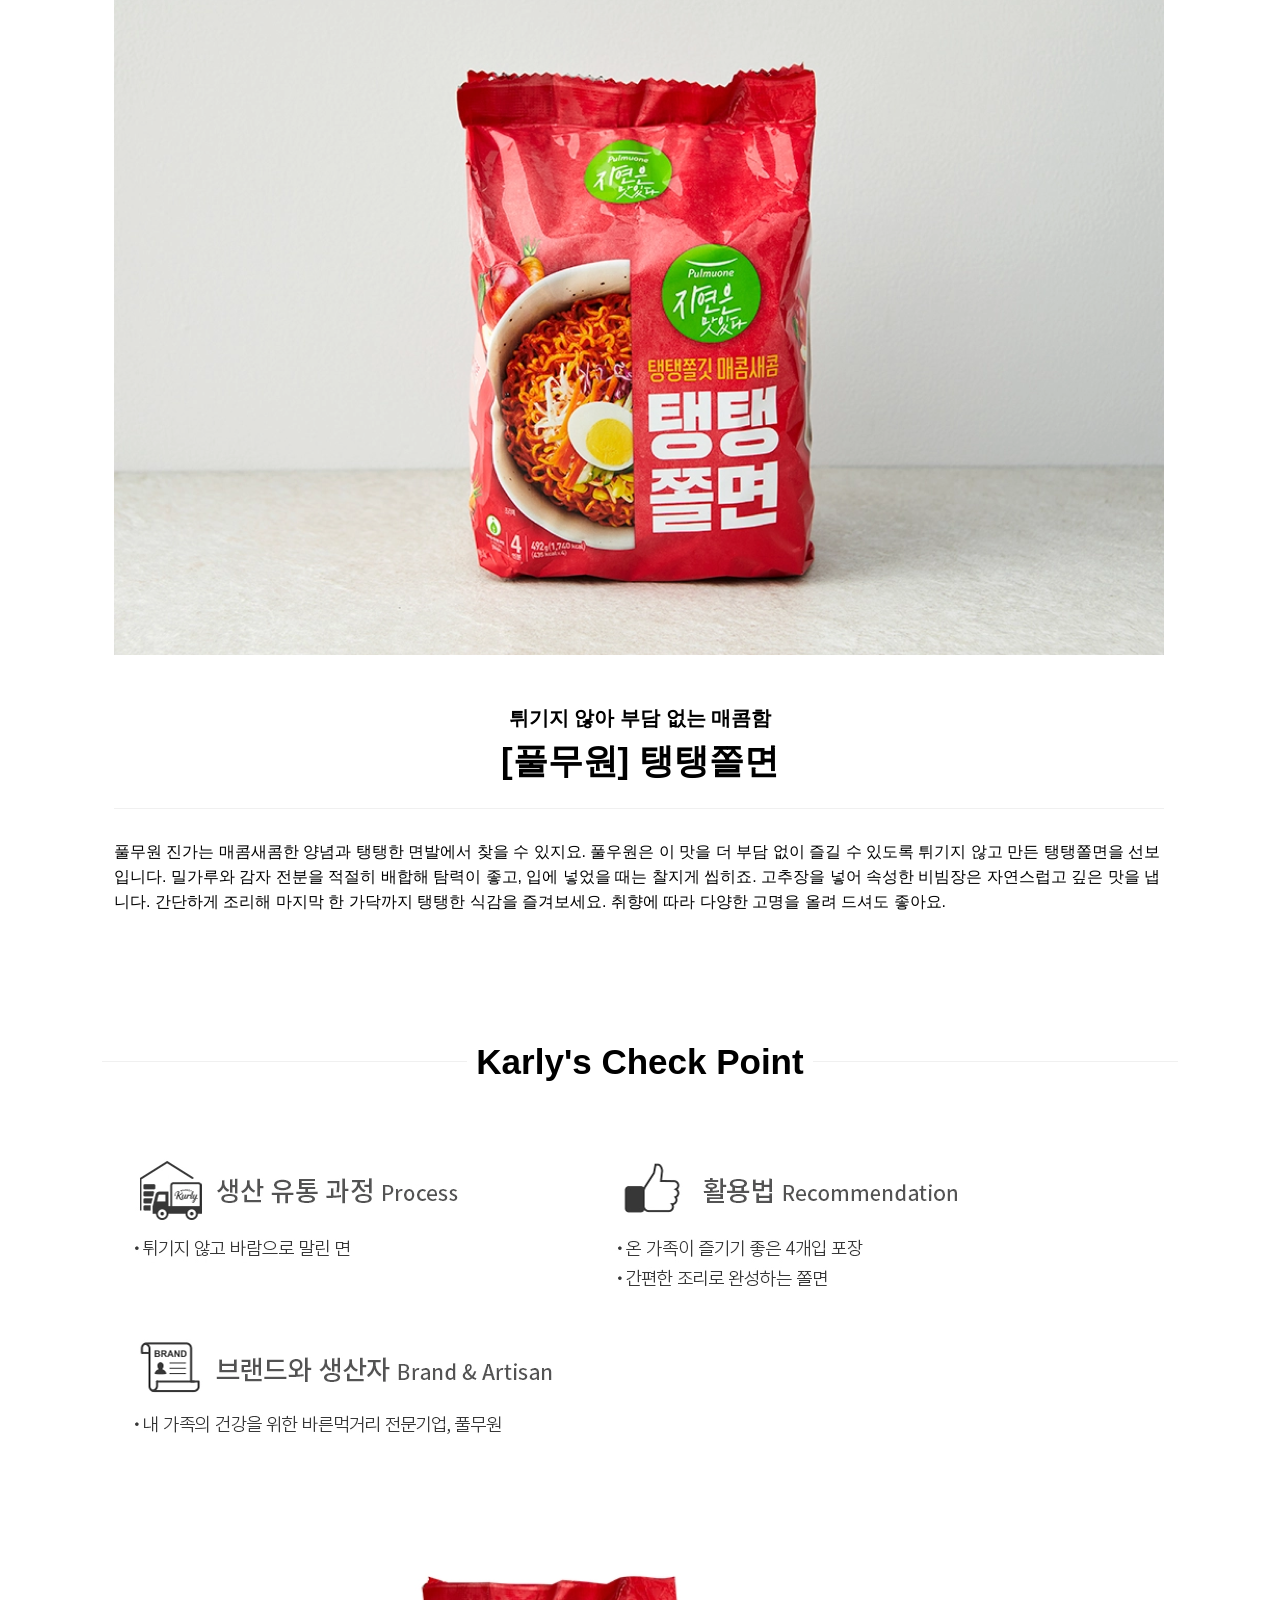
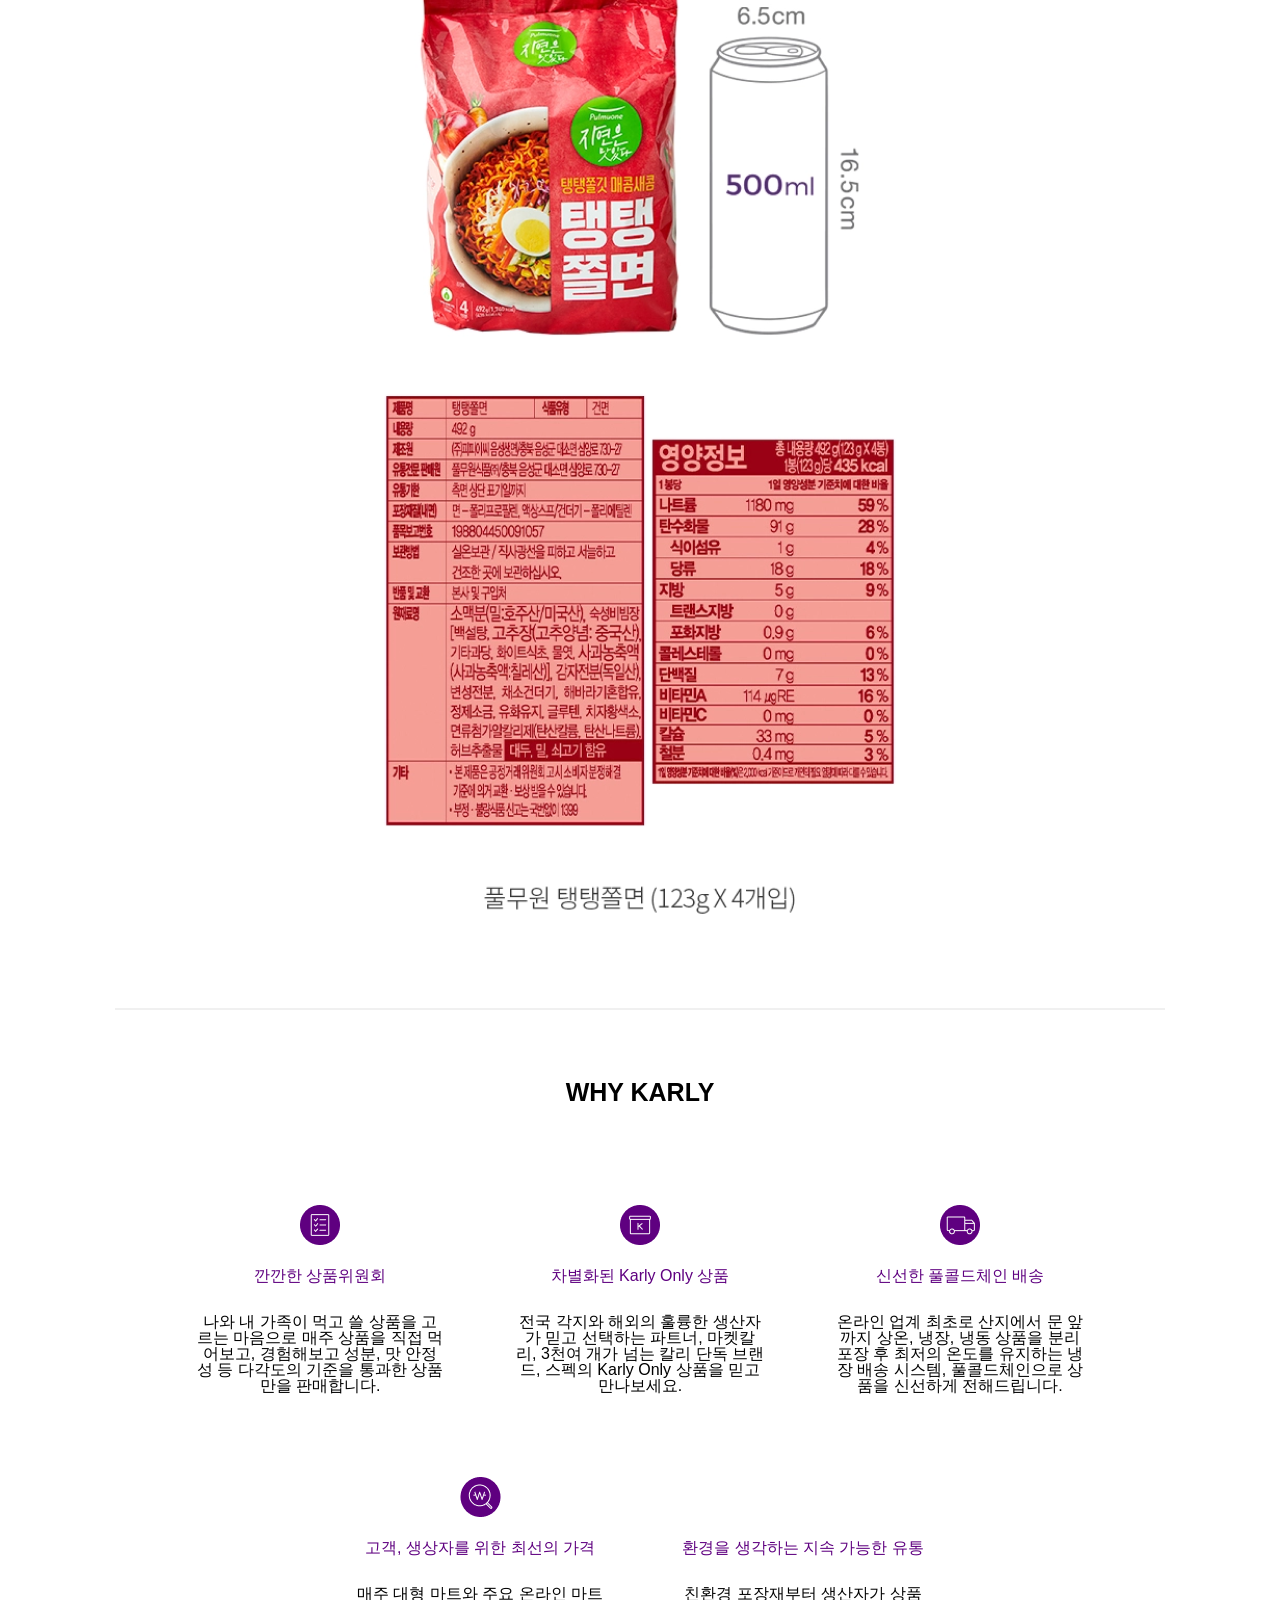
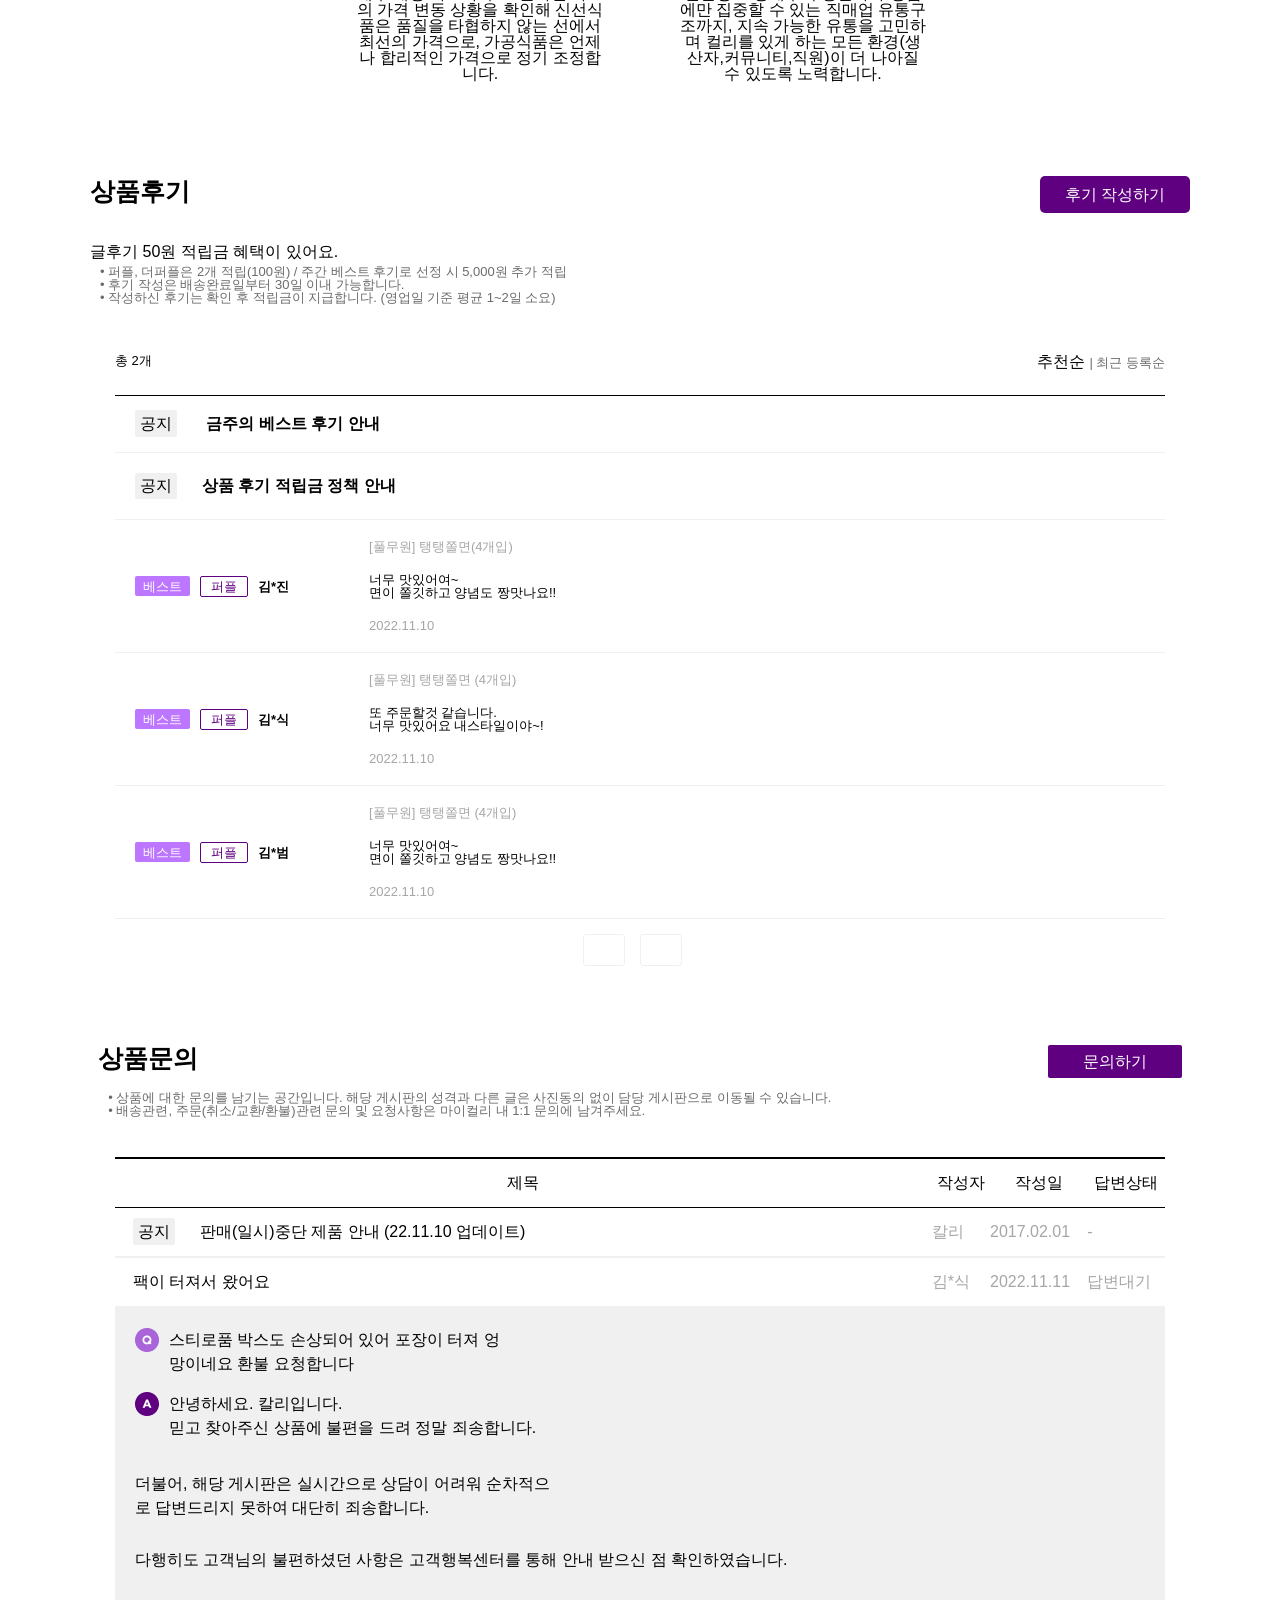
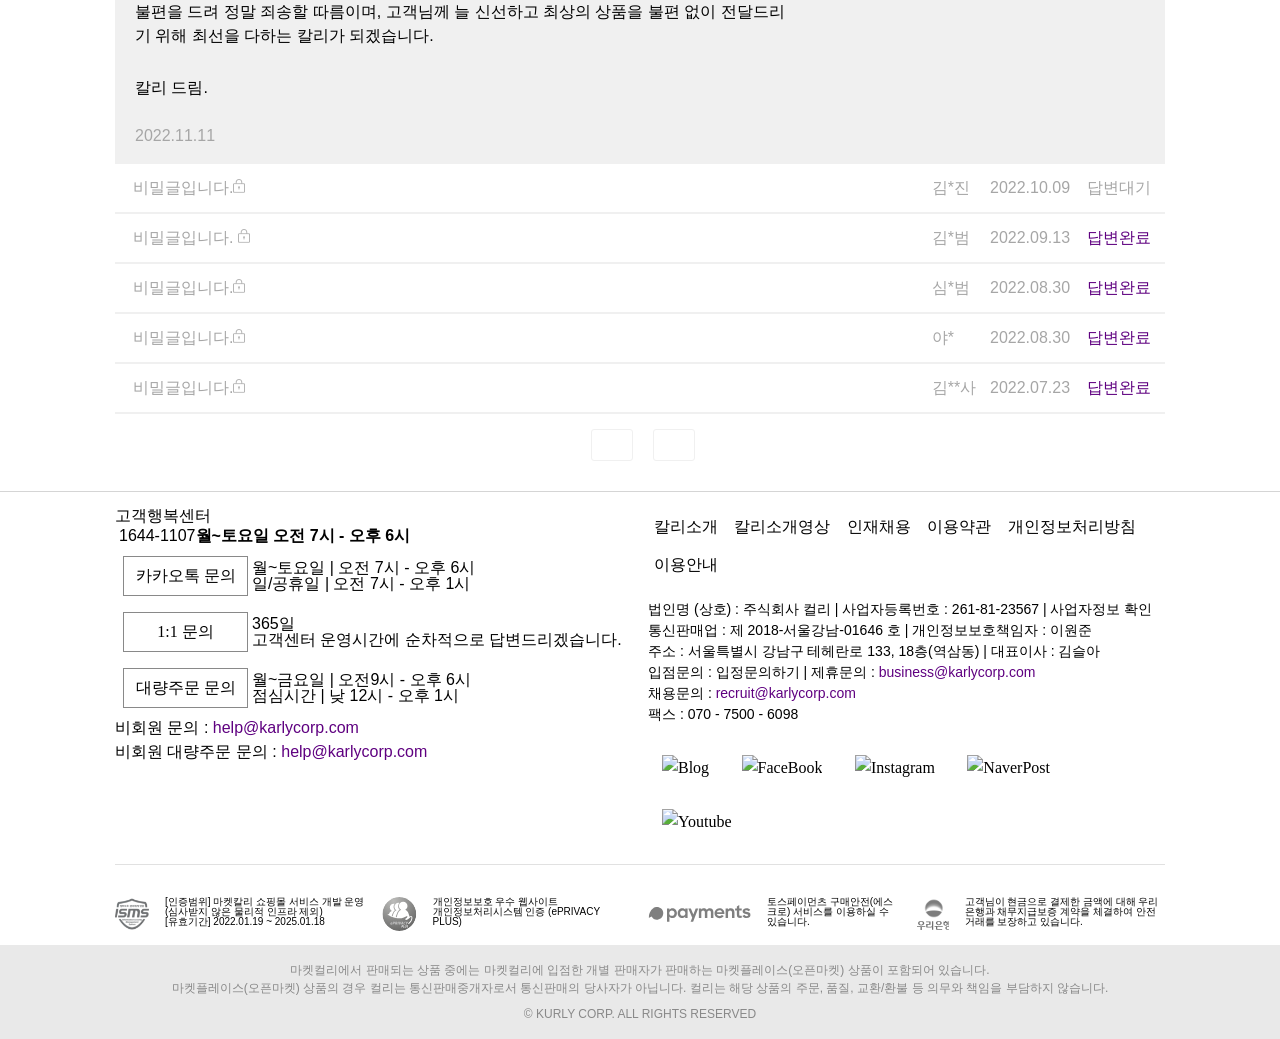
==== commit 192089e9: "Merge branch 'develop' of https://github.com/seobinbang7/chew" ====
--- a/src/views/detail.html
+++ b/src/views/detail.html
@@ -13,156 +13,126 @@
     ></script>
   </head>
   <body>
-    <div class="bar">
-      <span   
-        >지금 가입하고 인기상품 <strong>100원</strong>에
-        받아가세요!</span
-      >
-      <i class="close fa-thin fa-xmark-large"></i>
-    </div>
-    <header>
-       <h1 class="sr-only">
+    <div class="headerWarpper">
+      <h1 class="sr-only">
+        <img class="header-logo" alt="마켓 컬리" src="../images/logo.png" />
+      </h1>
+      <div class="bar">
+        <span>지금 가입하고 인기상품 <strong>100원</strong>에
+          받아가세요!</span>
+        <i class="close fa-thin fa-xmark-large"></i>
+      </div>
+      <header>
+        <h1 class="sr-only"><img src="../images/logo.png" alt="칼리" /></h1>
+        <div class="guide-wrapper">
+          <ul class="header-guide">
+            <li><a class="accent" href="./login.html">회원가입</a>
+              <div aria-label="hidden" class="line">|</div>
+            </li>
+    
+            <li><a href="./login_mini.html">로그인</a>
+              <div aria-label="hidden" class="line">|</div>
+            </li>
+    
+            <li>
+              <button class="service-btn">
+                고객센터<i class="dropdown-icon fa-solid fa-caret-down"></i>
+              </button>
+            </li>
+          </ul>
+        </div>
+    
+        <div class="header-box">
+          <a href="../index.html">
           <img class="header-logo" alt="마켓 컬리" src="../images/logo.png" />
-      </h1>
-      <ul class="header-guide">
-        <li><a class="accent" href="./login.html">회원가입</a><div aria-label="hidden" class="line">|</div></li>
-        
-        <li><a href="./login_mini.html">로그인</a><div aria-label="hidden" class="line">|</div></li>
-        
-        <li>
-          <button class="service-btn">
-            고객센터<i class="dropdown-icon fa-solid fa-caret-down"></i>
-          </button>
-        </li>
-      </ul>
-      <div class="header-box">
-        <a href="../index.html">
-          <img class="header-logo" alt="마켓 컬리" src="../images/logo.png" />
-        </a>
-        <a class="market accent" href="../index.html">마켓칼리</a>
-        <span class="line" aria-label="hidden">|</span>
-        <a class="beauty" href="/">뷰티칼리<sup class="sup">N</sup></a>
-        <form
-          action="https://formspree.io/f/xeqwwbwk"
-          method="POST"
-          class="search-form"
-        >
-          
-            <h2 class="sr-only">검색</h2>
-            <div class="search-form__content">
-              <div class="search-form__formInput">
-                <label for="search" class="sr-only">검색어</label>
-                <input
-                  type="search"
-                  id="search"
-                  name="search"
-                  required
-                  class="search-form__input"
-                  placeholder="검색어를 입력하세요."
-                />
-                <button type="submit" class="search-form__button">
-                  <i class="fa-solid fa-magnifying-glass"></i>
-                </button>
+          </a>
+          <a class="market accent" href="../index.html">마켓칼리</a>
+          <span class="line" aria-label="hidden">|</span>
+          <a class="beauty" href="/">뷰티칼리<sup class="sup">N</sup></a>
+          <form action="https://formspree.io/f/xeqwwbwk" method="POST" class="search-form">
+            
+              <h2 class="sr-only">검색</h2>
+              <div class="search-form__content">
+                <div class="search-form__formInput">
+                  <label for="search" class="sr-only">검색어</label>
+                  <input type="search" id="search" name="search" required class="search-form__input"
+                    placeholder="검색어를 입력하세요." />
+                  <button type="submit" class="search-form__button">
+                    <i class="fa-solid fa-magnifying-glass"></i>
+                  </button>
+                </div>
               </div>
-            </div>
-          
-        </form>
-        <ul class="header-icon">
-          <li>
-            <a href="/"><img alt="맵" src="../images/mark.png" /></a>
-          </li>
-          <li>
-            <a href="/"><img alt="하트" src="../images/heart.png" /></a>
-          </li>
-          <li>
-            <a href="/"><img alt="카트" src="../images/cart.png" /></a>
-          </li>
-        </ul>
-      </div>
-      <nav>
-        <div class="dropdown header-menu__category">
-          <i class="fa-solid fa-bars"></i><span>카테고리</span>
-          <ul class="dropdown-content">
-            <li>
-              <a href="/" class="cartegory-btn"
-                ><img alt="선물" src="../images/gift.png" /><span class="gift">선물하기</span></a
-              >
-            </li>
-            <li>
-              <a href="/" class="cartegory-btn"
-                ><img alt="채소" src="../images/vegetable.png" /><span class="gift">채소</span></a
-              >
-            </li>
-            <li>
-              <a href="/" class="cartegory-btn"
-                ><img
-                  alt="전통주"
-                  src="../images/traditional-liquor.png"
-                /><span class="gift">전통주</span></a
-              >
-            </li>
-            <li>
-              <a href="/" class="cartegory-btn"
-                ><img alt="와인" src="../images/wine.png" /><span class="gift">와인</span></a
-              >
-            </li>
-            <li>
-              <a href="/" class="cartegory-btn"
-                ><img alt="건강식품" src="../images/health.png" /><span class="gift">건강식품</span></a
-              >
-            </li>
-            <li>
-              <a href="/" class="cartegory-btn"
-                ><img
-                  alt="주방용품"
-                  src="../images/kitchen-utensils.png"
-                /><span class="gift">주방용품</span></a
-              >
-            </li>
-            <li>
-              <a href="/" class="cartegory-btn"
-                ><img
-                  alt="가전용품"
-                  src="../images/household-appliances.png"
-                /><span class="gift">가전용품</span></a
-              >
-            </li>
-            <li>
-              <a href="/" class="cartegory-btn"
-                ><img
-                  alt="반려동물"
-                  src="../images/companion-animal.png"
-                /><span class="gift">반려동물</span></a
-              >
-            </li>
-            <li>
-              <a href="/" class="cartegory-btn"
-                ><img
-                  alt="간편식"
-                  src="../images/convenience-food.png"
-                /><span class="gift">간편식</span></a
-              >
-            </li>
-            <li>
-              <a href="/" class="cartegory-btn"
-                ><img alt="여행" src="../images/travel.png" /><span class="gift">여행</span></a
-              >
+            
+          </form>
+          <ul class="header-icon">
+            <li>
+              <a href="/"><img alt="맵" src="../images/mark.png" /></a>
+            </li>
+            <li>
+              <a href="/"><img alt="하트" src="../images/heart.png" /></a>
+            </li>
+            <li>
+              <a href="/"><img alt="카트" src="../images/cart.png" /></a>
             </li>
           </ul>
         </div>
-        <ul class="header-menu">
-          <li><a href="/">신상품</a></li>
-          <li><a href="./product_list.html">베스트</a></li>
-          <li><a href="/">알뜰쇼핑</a></li>
-          <li><a href="/">특가/혜택</a></li>
-          <li>
-            <a class="delivery" href="/"
-              ><span class="accent">샛별 낮</span> 배송안내</a
-            >
-          </li>
-        </ul>
-      </nav>
-    </header>
+        <nav>
+          <div class="dropdown header-menu__category">
+            <i class="fa-solid fa-bars"></i><span>카테고리</span>
+            <ul class="dropdown-content">
+              <li>
+                <a href="/" class="cartegory-btn"><img alt="선물" src="../images/gift.png" /><span
+                    class="gift">선물하기</span></a>
+              </li>
+              <li>
+                <a href="/" class="cartegory-btn"><img alt="채소" src="../images/vegetable.png" /><span
+                    class="gift">채소</span></a>
+              </li>
+              <li>
+                <a href="/" class="cartegory-btn"><img alt="전통주" src="../images/traditional-liquor.png" /><span
+                    class="gift">전통주</span></a>
+              </li>
+              <li>
+                <a href="/" class="cartegory-btn"><img alt="와인" src="../images/wine.png" /><span class="gift">와인</span></a>
+              </li>
+              <li>
+                <a href="/" class="cartegory-btn"><img alt="건강식품" src="../images/health.png" /><span
+                    class="gift">건강식품</span></a>
+              </li>
+              <li>
+                <a href="/" class="cartegory-btn"><img alt="주방용품" src="../images/kitchen-utensils.png" /><span
+                    class="gift">주방용품</span></a>
+              </li>
+              <li>
+                <a href="/" class="cartegory-btn"><img alt="가전용품" src="../images/household-appliances.png" /><span
+                    class="gift">가전용품</span></a>
+              </li>
+              <li>
+                <a href="/" class="cartegory-btn"><img alt="반려동물" src="../images/companion-animal.png" /><span
+                    class="gift">반려동물</span></a>
+              </li>
+              <li>
+                <a href="/" class="cartegory-btn"><img alt="간편식" src="../images/convenience-food.png" /><span
+                    class="gift">간편식</span></a>
+              </li>
+              <li>
+                <a href="/" class="cartegory-btn"><img alt="여행" src="../images/travel.png" /><span
+                    class="gift">여행</span></a>
+              </li>
+            </ul>
+          </div>
+          <ul class="header-menu">
+            <li><a href="/">신상품</a></li>
+            <li><a href="./product_list.html">베스트</a></li>
+            <li><a href="/">알뜰쇼핑</a></li>
+            <li><a href="/">특가/혜택</a></li>
+            <li>
+              <a class="delivery" href="/"><span class="accent">샛별 낮</span> 배송안내</a>
+            </li>
+          </ul>
+        </nav>
+      </header>
+      
     <div class="shadow-line"></div>
     <div>
       <div class="introduction__div">
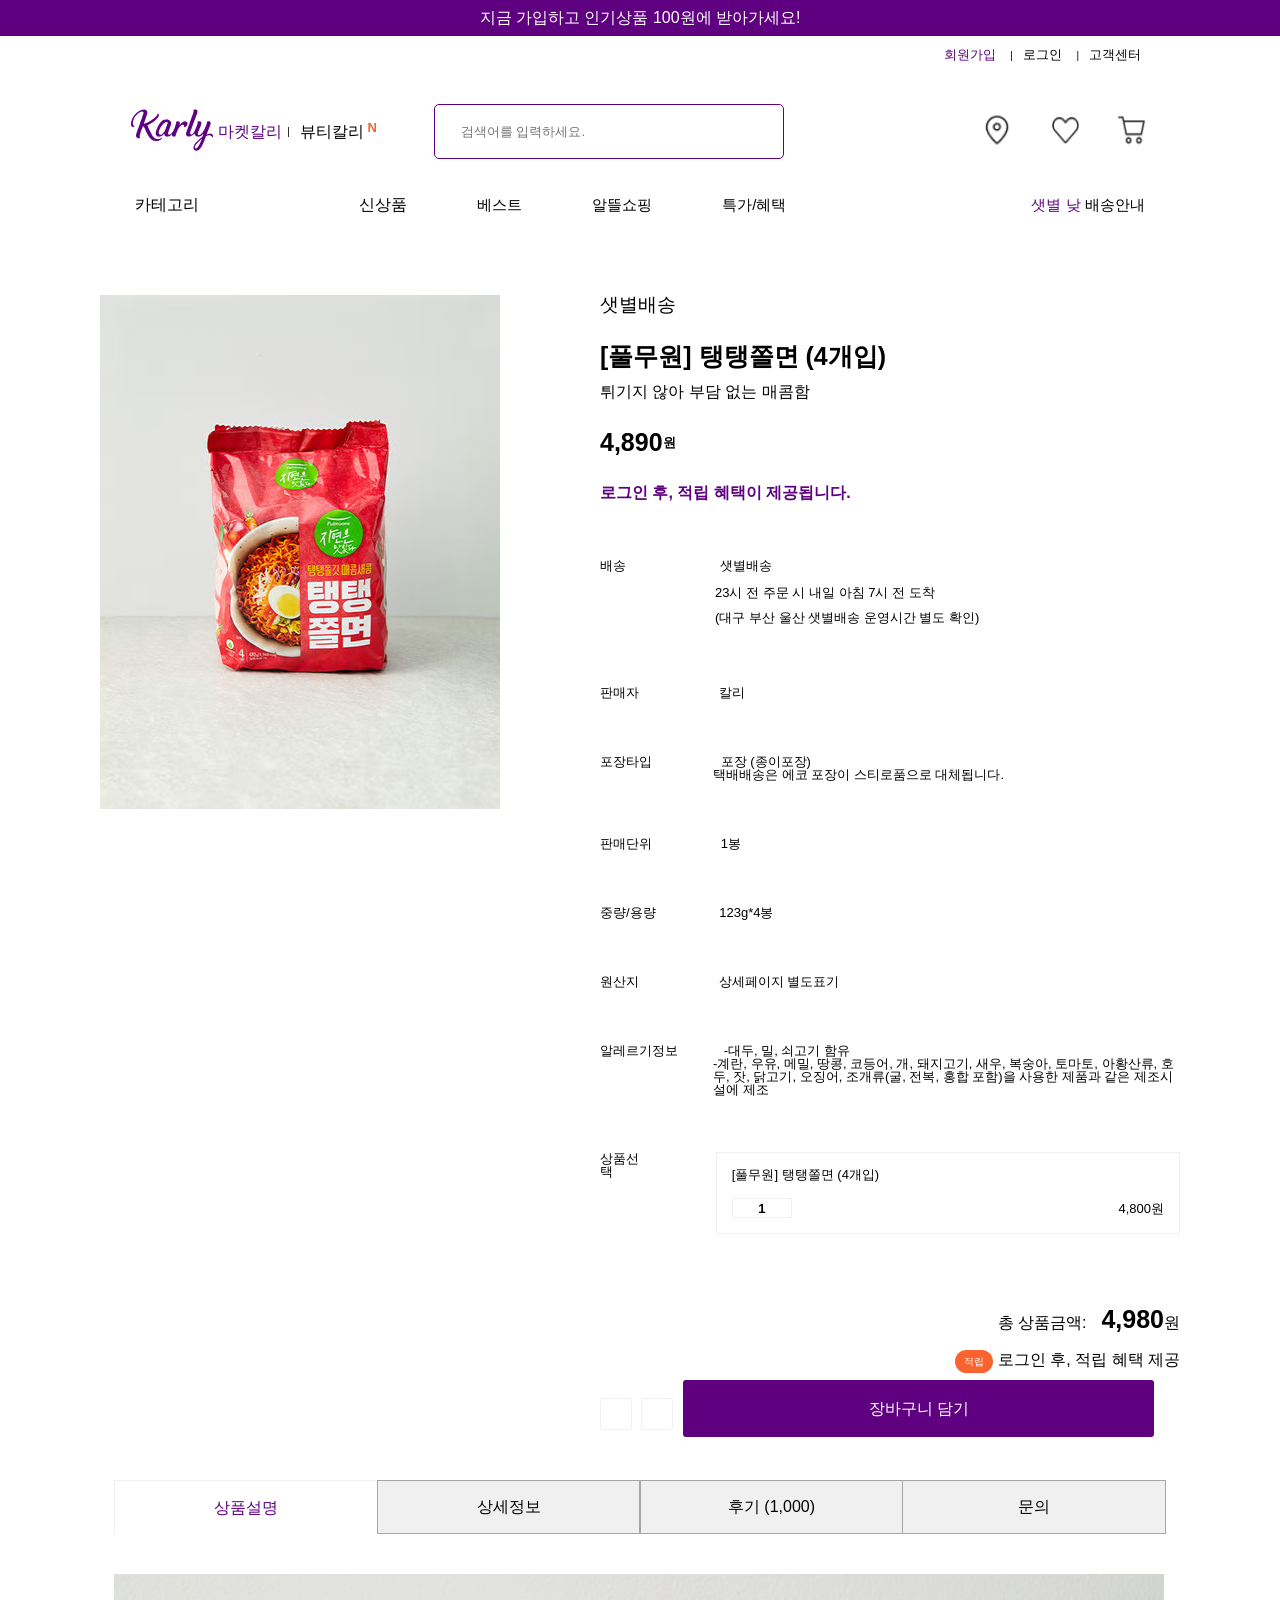
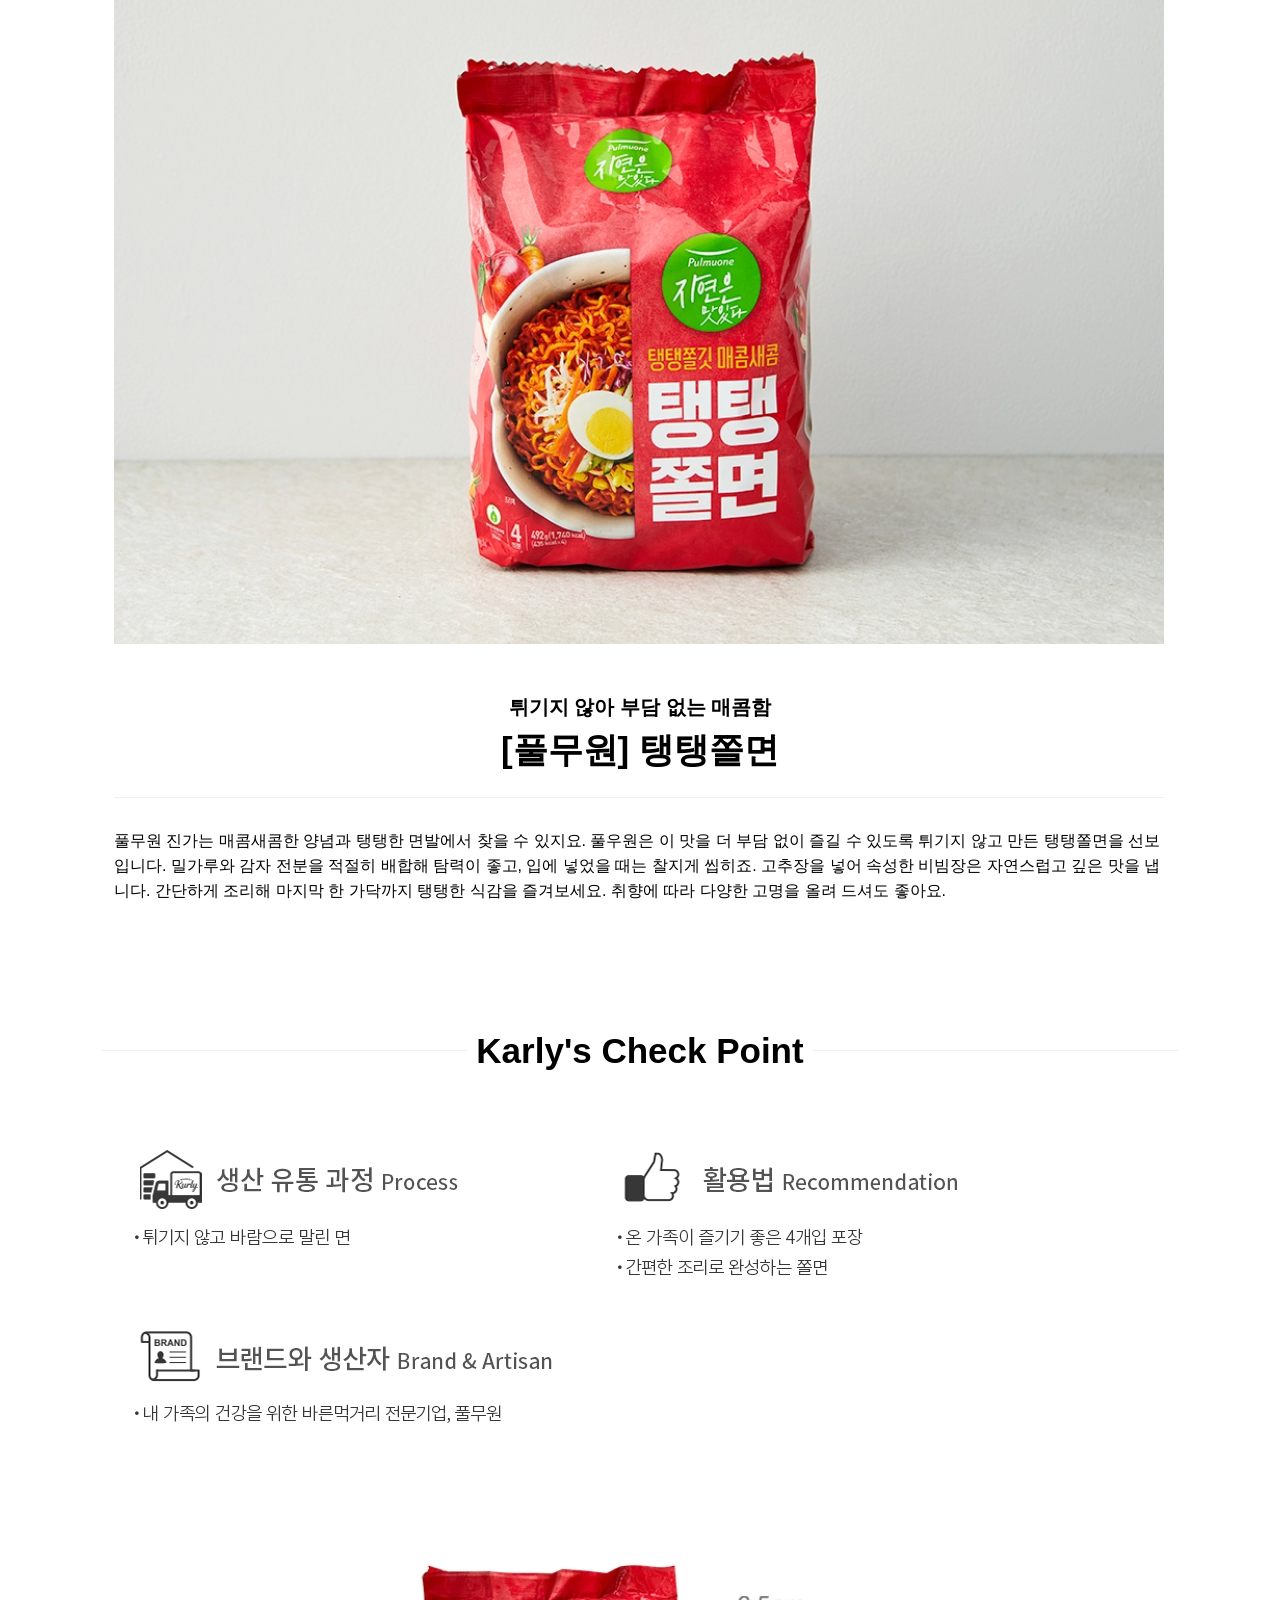
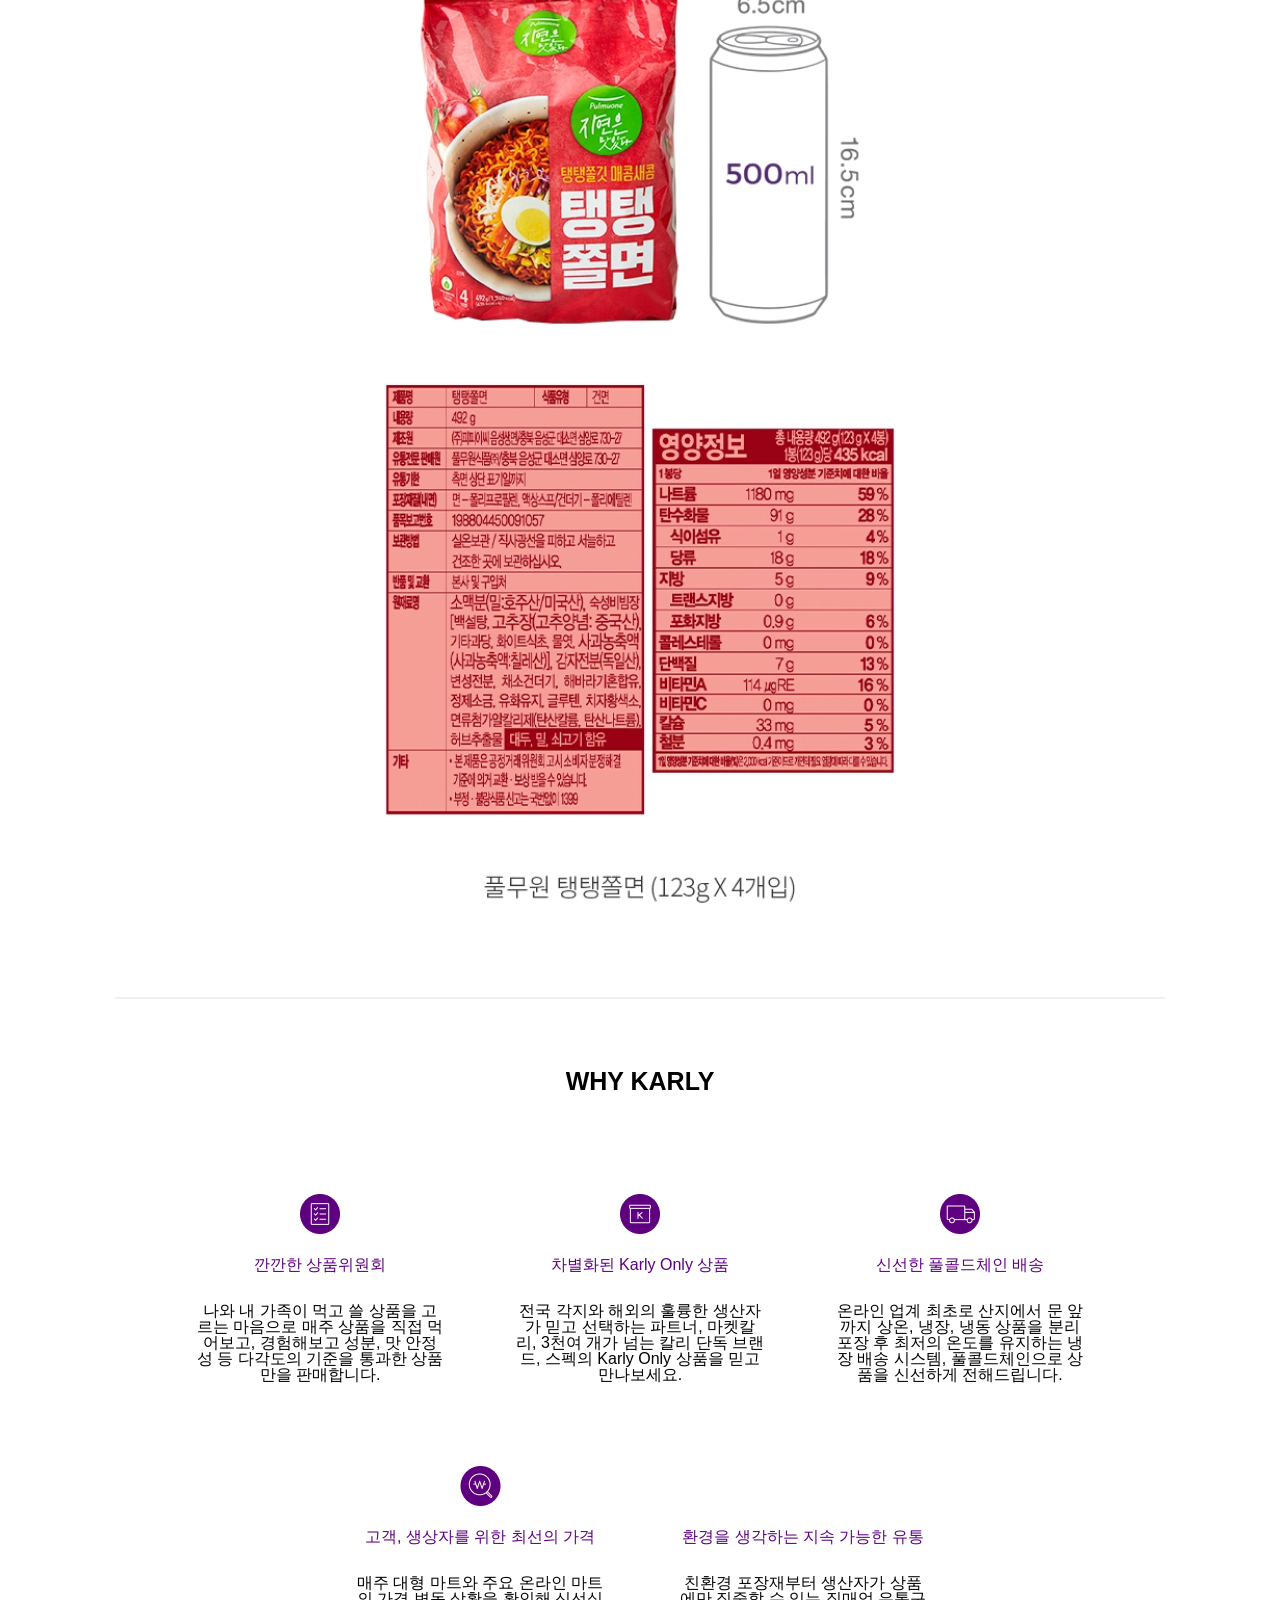
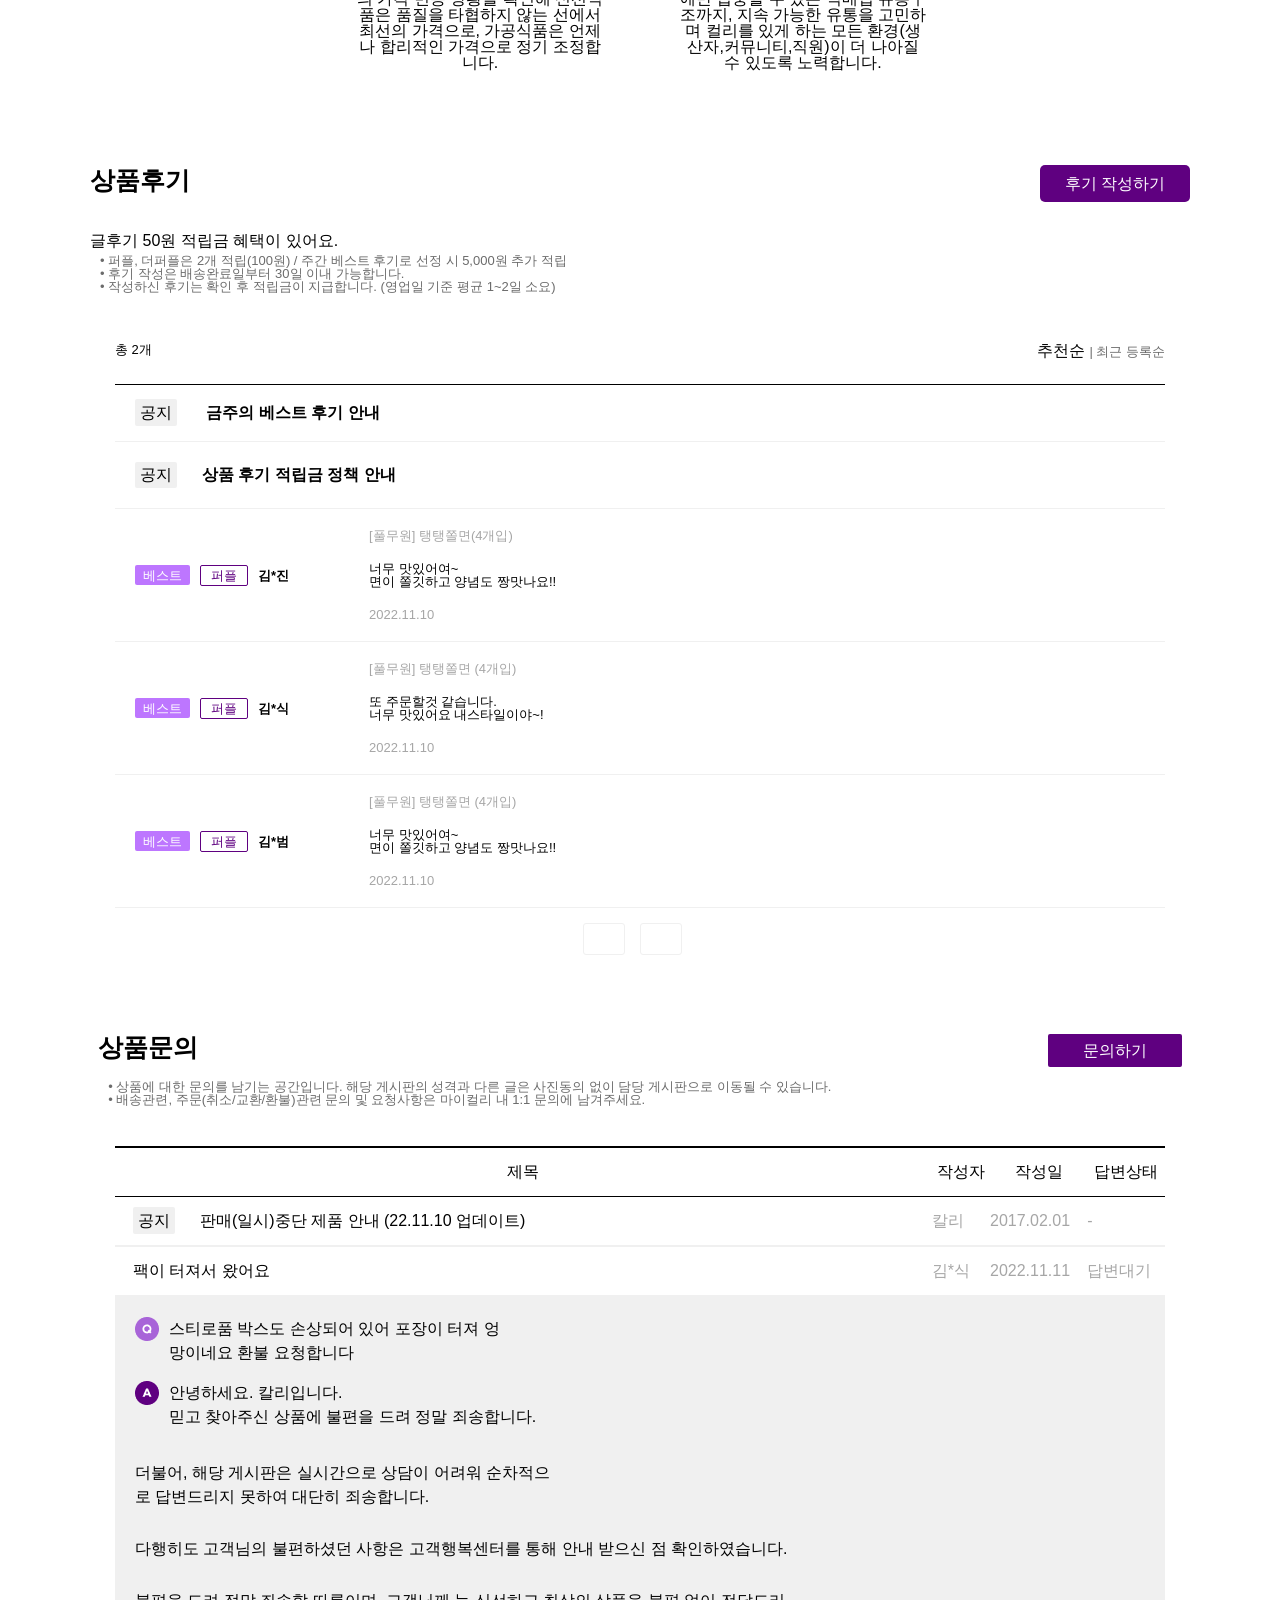
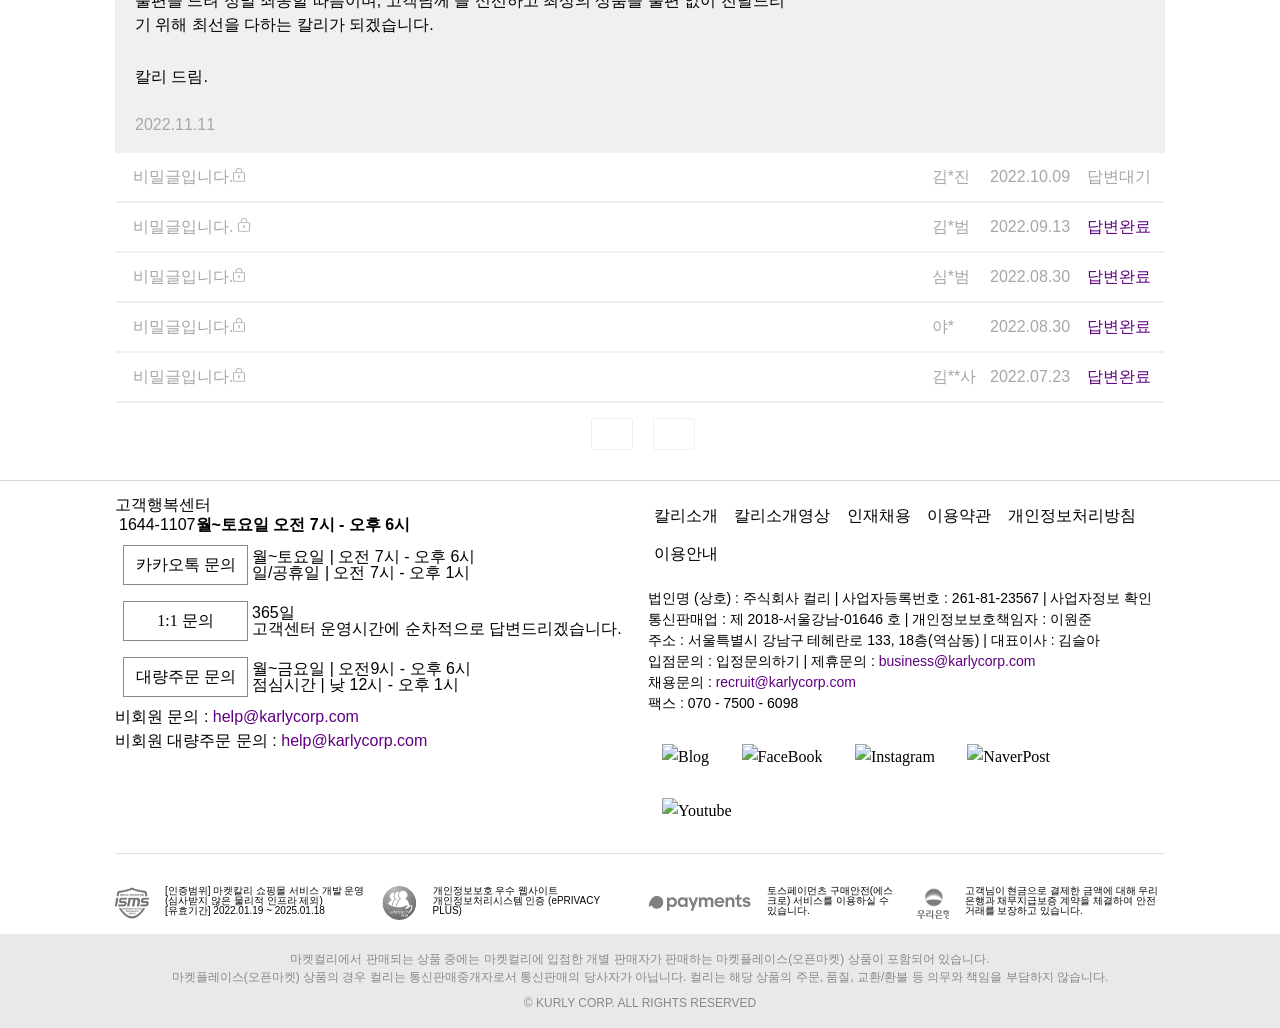
==== commit fc48cf1d: "button에 aria-label 추가" ====
--- a/src/views/detail.html
+++ b/src/views/detail.html
@@ -57,7 +57,7 @@
                   <label for="search" class="sr-only">검색어</label>
                   <input type="search" id="search" name="search" required class="search-form__input"
                     placeholder="검색어를 입력하세요." />
-                  <button type="submit" class="search-form__button">
+                  <button type="submit" class="search-form__button" aria-label="검색">
                     <i class="fa-solid fa-magnifying-glass"></i>
                   </button>
                 </div>
@@ -333,8 +333,8 @@
                   </div>
                 </div>
                 <div class="form-btn__div">
-                  <button class="form-btn-cancellation">취소</button>
-                  <button class="form-btn-registration">등록</button>
+                  <button class="form-btn-cancellation" aria-label="취소버튼">취소</button>
+                  <button class="form-btn-registration" aria-label="등록버튼">등록</button>
                 </div>
               </form>
             </div>
@@ -433,8 +433,8 @@
             </div>
           </div>
           <div class="review-move">
-            <button><i class="fa-solid fa-chevron-left"></i></button>
-            <button><i class="fa-solid fa-chevron-right"></i></button>
+            <button aria-label="페이지왼쪽으로 넘기기"><i class="fa-solid fa-chevron-left"></i></button>
+            <button aria-label="페이지오른쪽으로 넘기기"><i class="fa-solid fa-chevron-right"></i></button>
           </div>
         </div>
         <div class="inquiry">
@@ -611,8 +611,8 @@
           </table>
         </div>
         <div class="inquiry-move">
-          <button><i class="fa-solid fa-chevron-left"></i></button>
-          <button><i class="fa-solid fa-chevron-right"></i></button>
+          <button aria-label="페이지왼쪽으로 넘기기"><i class="fa-solid fa-chevron-left"></i></button>
+          <button aria-label="페이지오른쪽으로 넘기기"><i class="fa-solid fa-chevron-right"></i></button>
         </div>
     </div>
     <footer>
--- a/src/css/detail.css
+++ b/src/css/detail.css
@@ -153,7 +153,7 @@
 .count-box {
   width: 500px;
   padding: 15px;
-  border: 1px solid var(--grey);
+  border: 1px solid var(--gray);
 }
 
 .count-box div:nth-child(1) {
@@ -163,7 +163,7 @@
   justify-content: space-around;
   align-items: center;
   padding: 2px;
-  border: 1px solid var(--grey);
+  border: 1px solid var(--gray);
 }
 
 .count-box div:nth-child(2) {
@@ -199,7 +199,7 @@
   padding: 6px 9px 6px 9px;
   border-radius: 20px;
   color: white;
-  background-color: #fa622f;
+  background-color: var(--orange);
   margin-right: 5px;
   font-size: 10px;
 }
@@ -208,7 +208,7 @@
 .basket button:nth-child(2) {
   padding: 15px;
   border-radius: 3px;
-  border: 1px solid var(--grey);
+  border: 1px solid var(--gray);
   background-color: white;
   margin-right: 5px;
 }
@@ -218,7 +218,7 @@
 }
 
 .basket button:nth-child(2) {
-  color: var(--grey);
+  color: var(--gray);
 }
 
 #basket-btn {
@@ -240,12 +240,12 @@
 .balloon {
   position: absolute;
   top:110px;
-  right: 550px;
+  right: 180px;
   display: none;
   margin: 50px;
   width:254px;
   height:100px;
-  background: var(--grey);
+  background: var(--gray);
   border-radius: 10px;
  }
 
@@ -253,7 +253,7 @@
   border-top:0px solid transparent;
   border-left: 10px solid transparent;
   border-right: 10px solid transparent;
-  border-bottom: 10px solid var(--grey);
+  border-bottom: 10px solid var(--gray);
   content:"";
   position:absolute;
   top:-10px;
@@ -300,20 +300,20 @@
 
 .board-menu li:nth-child(1) {
   color: var(--purple);
-  border: 1px solid var(--grey);
+  border: 1px solid var(--gray);
   border-bottom: none;
   border-right: none;
 }
 
 .board-menu li:nth-child(2),
 .board-menu li:nth-child(3) {
-  border: 1px solid var(--middle-grey);
-  background-color: var(--grey);
+  border: 1px solid var(--gray-300);
+  background-color: var(--gray);
 }
 
 .board-menu li:nth-child(4) {
-  border: 1px solid var(--middle-grey);
-  background-color: var(--grey);
+  border: 1px solid var(--gray-300);
+  background-color: var(--gray);
   border-left: none;
 }
 
@@ -339,7 +339,7 @@
 
 .board-introduction {
   width: 1050px;
-  border-top: 1px solid var(--grey);
+  border-top: 1px solid var(--gray);
   margin-bottom: 130px;
 }
 
@@ -352,7 +352,7 @@
   width: 365px;
   display: inline-block;
   padding: 6px 0px 6px 0px;
-  border-top: 1px solid var(--grey);
+  border-top: 1px solid var(--gray);
 }
 
 .point-text {
@@ -366,7 +366,7 @@
 
 .long-line {
   width: 1050px;
-  border: 1px solid var(--grey);
+  border: 1px solid var(--gray);
   margin-bottom: 70px;
 }
 
@@ -504,8 +504,8 @@
   display: flex;
   align-items: center;
   padding: 10px 0px 10px 0px;
-  border-top: 1px solid var(--grey);
-  border-bottom: 1px solid var(--grey);
+  border-top: 1px solid var(--gray);
+  border-bottom: 1px solid var(--gray);
 }
 
 .popup-form-information img {
@@ -520,7 +520,7 @@
 
 .popup-form-input {
   padding: 10px 0px 50px 0px;
-  border-bottom: 1px solid var(--grey);
+  border-bottom: 1px solid var(--gray);
 }
 
 .popup-form-input label {
@@ -540,7 +540,7 @@
 .popup-title-box__input {
   width: 900px;
   height: 40px;
-  border: 1px solid var(--grey);
+  border: 1px solid var(--gray);
   border-radius: 5px;
   padding: 15px 0px 0px 20px;
 }
@@ -557,7 +557,7 @@
 .popup-detail-box__input {
   width: 900px;
   height: 220px;
-  border: 1px solid var(--grey);
+  border: 1px solid var(--gray);
   border-radius: 5px;
   padding: 15px 0px 0px 20px;
 }
@@ -578,7 +578,7 @@
   width: 186px;
   height: 54px;
   color: black;
-  border: 1px solid var(--grey);
+  border: 1px solid var(--gray);
   border-radius: 5px;
 }
 
@@ -588,7 +588,7 @@
 }
 
 .form-btn-registration {
-  background-color: var(--middle-grey);
+  background-color: var(--gray-300);
 }
 
 .accumulate h3 {
@@ -603,7 +603,7 @@
 }
 
 .accumulate__p {
-  color: var(--dark-grey);
+  color: var(--gray-500);
   margin-left: 10px;
 }
 
@@ -612,7 +612,7 @@
   padding: 0px 0px 25px 0px;
   display: flex;
   justify-content: space-between;
-  border-bottom: 1px solid black;
+  border-bottom: 1px solid var(--black);
 }
 
 .suggestion-quantity span:nth-child(1) {
@@ -620,7 +620,7 @@
 }
 
 .suggestion-quantity span:nth-child(2) span {
-  color: var(--dark-grey);
+  color: var(--gray-500);
 }
 
 .review-box {
@@ -628,7 +628,7 @@
   display: flex;
   align-items: center;
   padding: 20px 0px 20px 20px;
-  border-bottom: 1px solid var(--grey);
+  border-bottom: 1px solid var(--gray);
 }
 
 .review-board {
@@ -638,7 +638,7 @@
 .notification-box {
   width: 1050px;
   padding: 20px 0px 20px 20px;
-  border-bottom: 1px solid var(--grey);
+  border-bottom: 1px solid var(--gray);
 }
 
 #notification-btn {
@@ -661,7 +661,7 @@
 
 .notification {
   padding: 5px;
-  background-color: var(--grey);
+  background-color: var(--gray);
   margin-right: 25px;
   border-radius: 2px;
 }
@@ -688,7 +688,7 @@
 }
 
 .review-four {
-  color: var(--middle-grey);
+  color: var(--gray-300);
   margin-bottom: 20px;
 }
 
@@ -703,7 +703,7 @@
 }
 
 .review-date {
-  color: var(--middle-grey);
+  color: var(--gray-300);
 }
 
 .review-move {
@@ -716,17 +716,17 @@
 .review-move button:nth-child(2) {
   padding: 15px 20px 15px 20px;
   border-radius: 3px;
-  border: 1px solid var(--grey);
+  border: 1px solid var(--gray);
   background-color: white;
   margin-right: 15px;
 }
 
 .review-move button:nth-child(1) {
-  color: var(--grey);
+  color: var(--gray);
 }
 
 .inquiry__div {
-  background-color: var(--grey);
+  background-color: var(--gray);
 }
 
 .inquiry-table th,
@@ -784,12 +784,12 @@
 
 .inquiry__p {
   font-size: 13px;
-  color: var(--dark-grey);
+  color: var(--gray-500);
   margin: 20px 0px 40px 10px;
 }
 
 .inquiry-grey {
-  color: var(--middle-grey);
+  color: var(--gray-300);
 }
 
 .inquiry-purple {
@@ -798,17 +798,17 @@
 
 .inquiry-table {
   width: 1050px;
-  border-top: 2px solid black;
+  border-top: 2px solid var(--black);
 }
 
 .inquiry-table th {
   line-height: 3rem;
-  border-bottom: 1px solid black;
+  border-bottom: 1px solid var(--black);
 }
 
 .inquiry-tr {
   line-height: 3rem;
-  border-bottom: 2px solid var(--grey);
+  border-bottom: 2px solid var(--gray);
 }
 
 .answer-qa {
@@ -878,13 +878,13 @@
 .inquiry-move button {
   padding: 15px 20px 15px 20px;
   border-radius: 3px;
-  border: 1px solid var(--grey);
+  border: 1px solid var(--gray);
   background-color: white;
   margin: 0px 0px 30px 5px;
 }
 
 
 .inquiry-move button:nth-child(1) {
-  color: var(--grey);
+  color: var(--gray);
   margin-right: 15px;
 }
